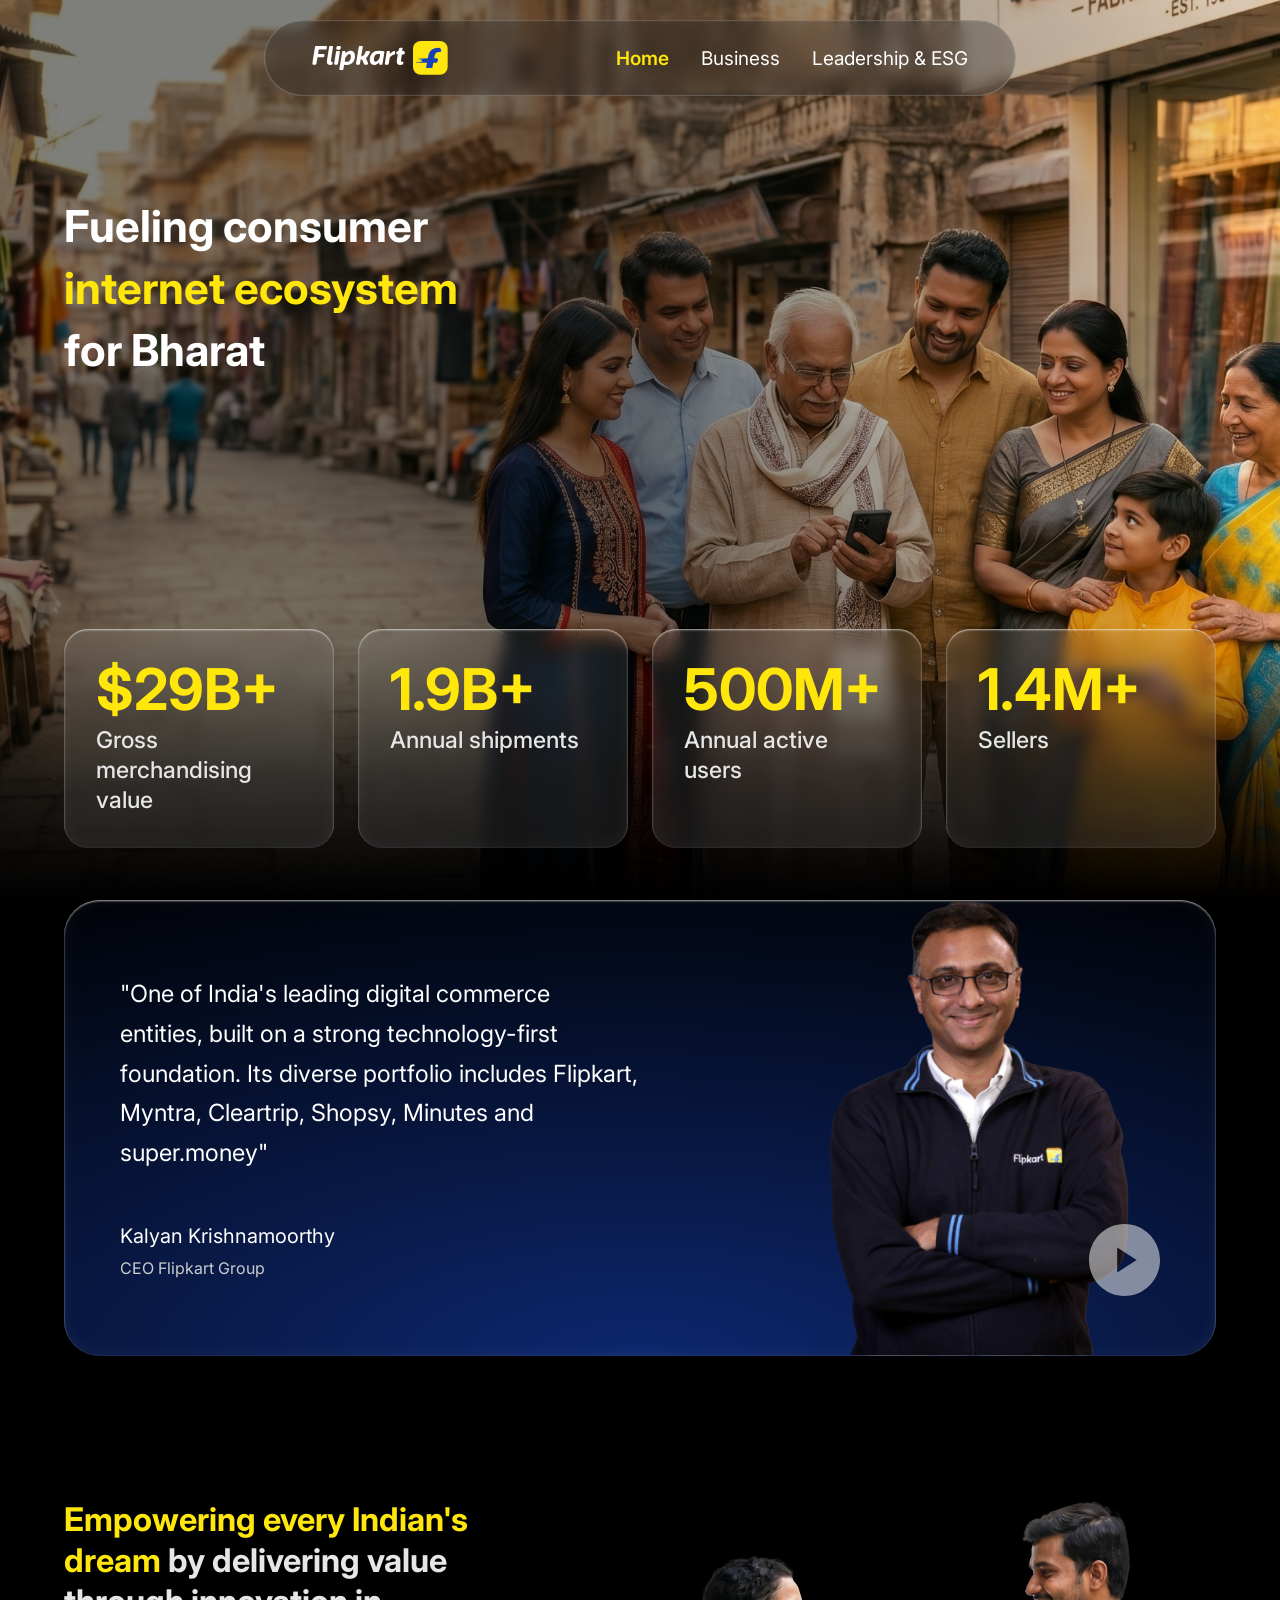
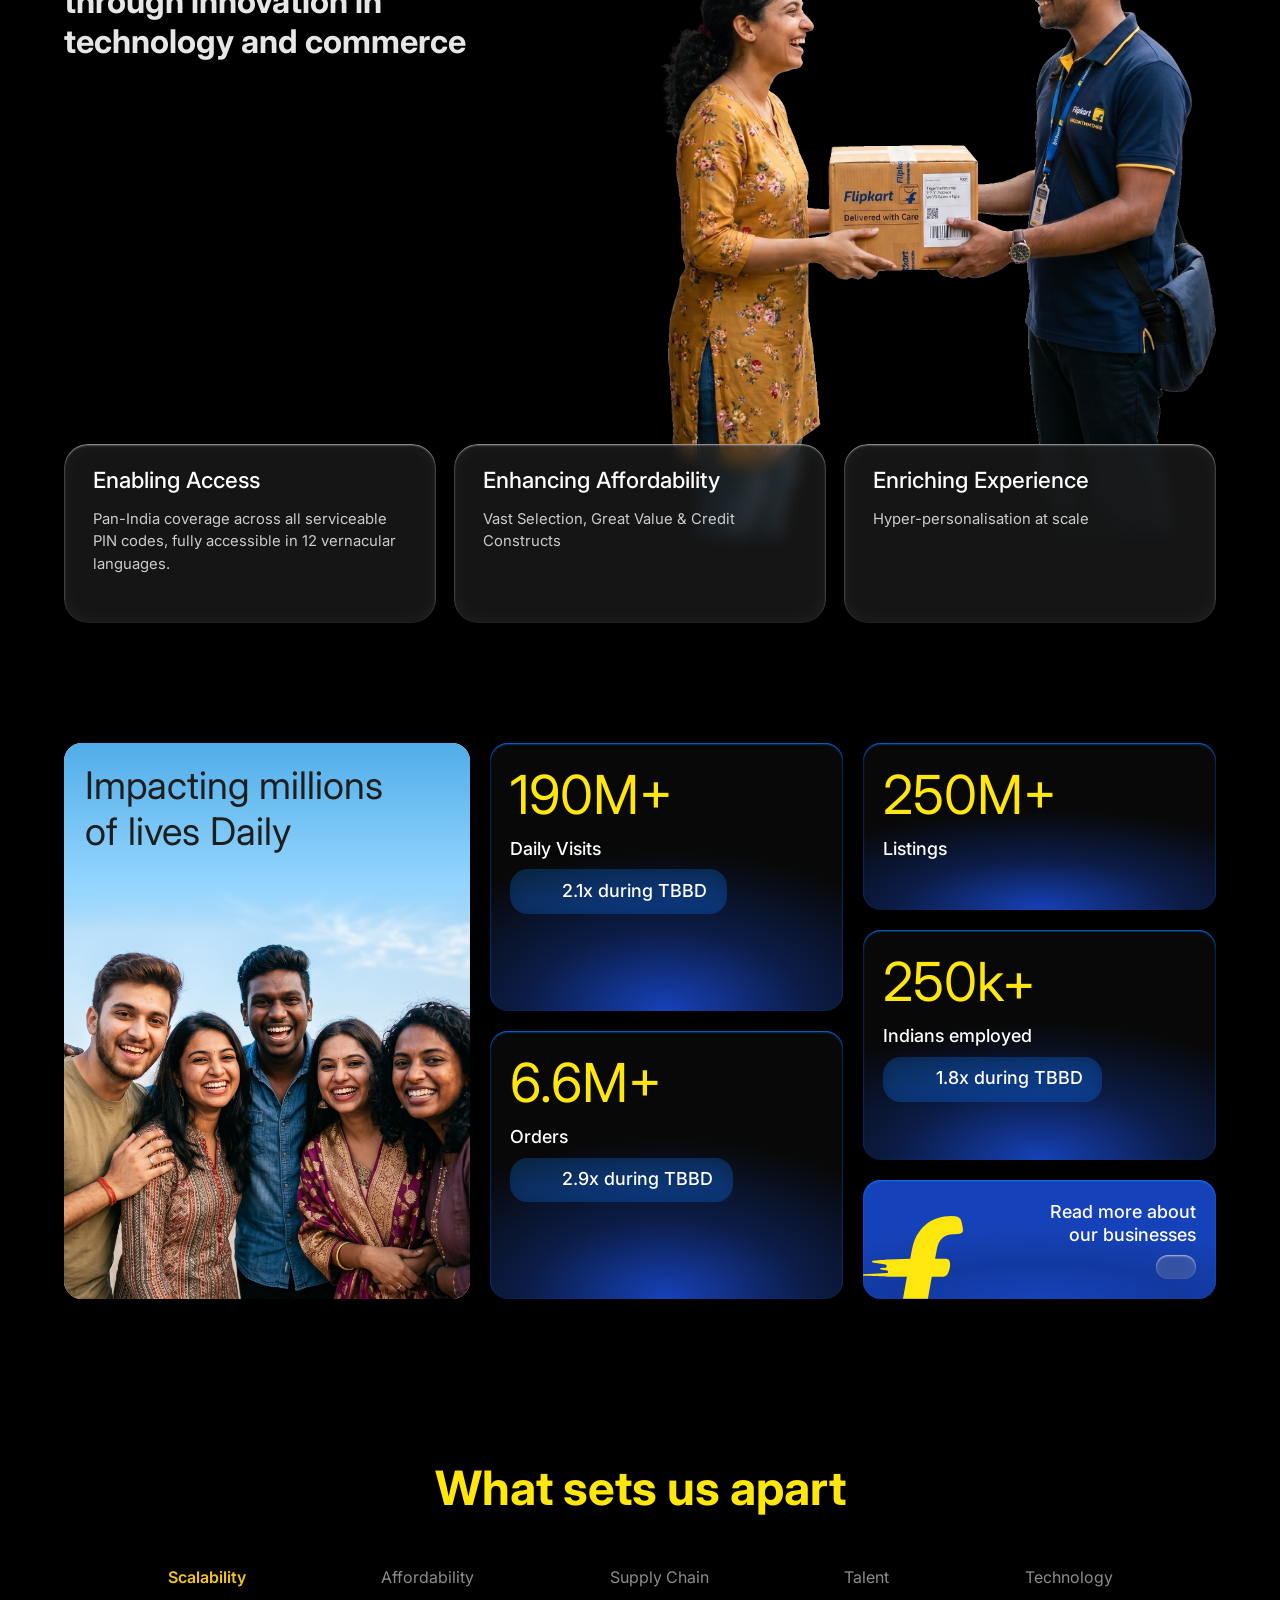
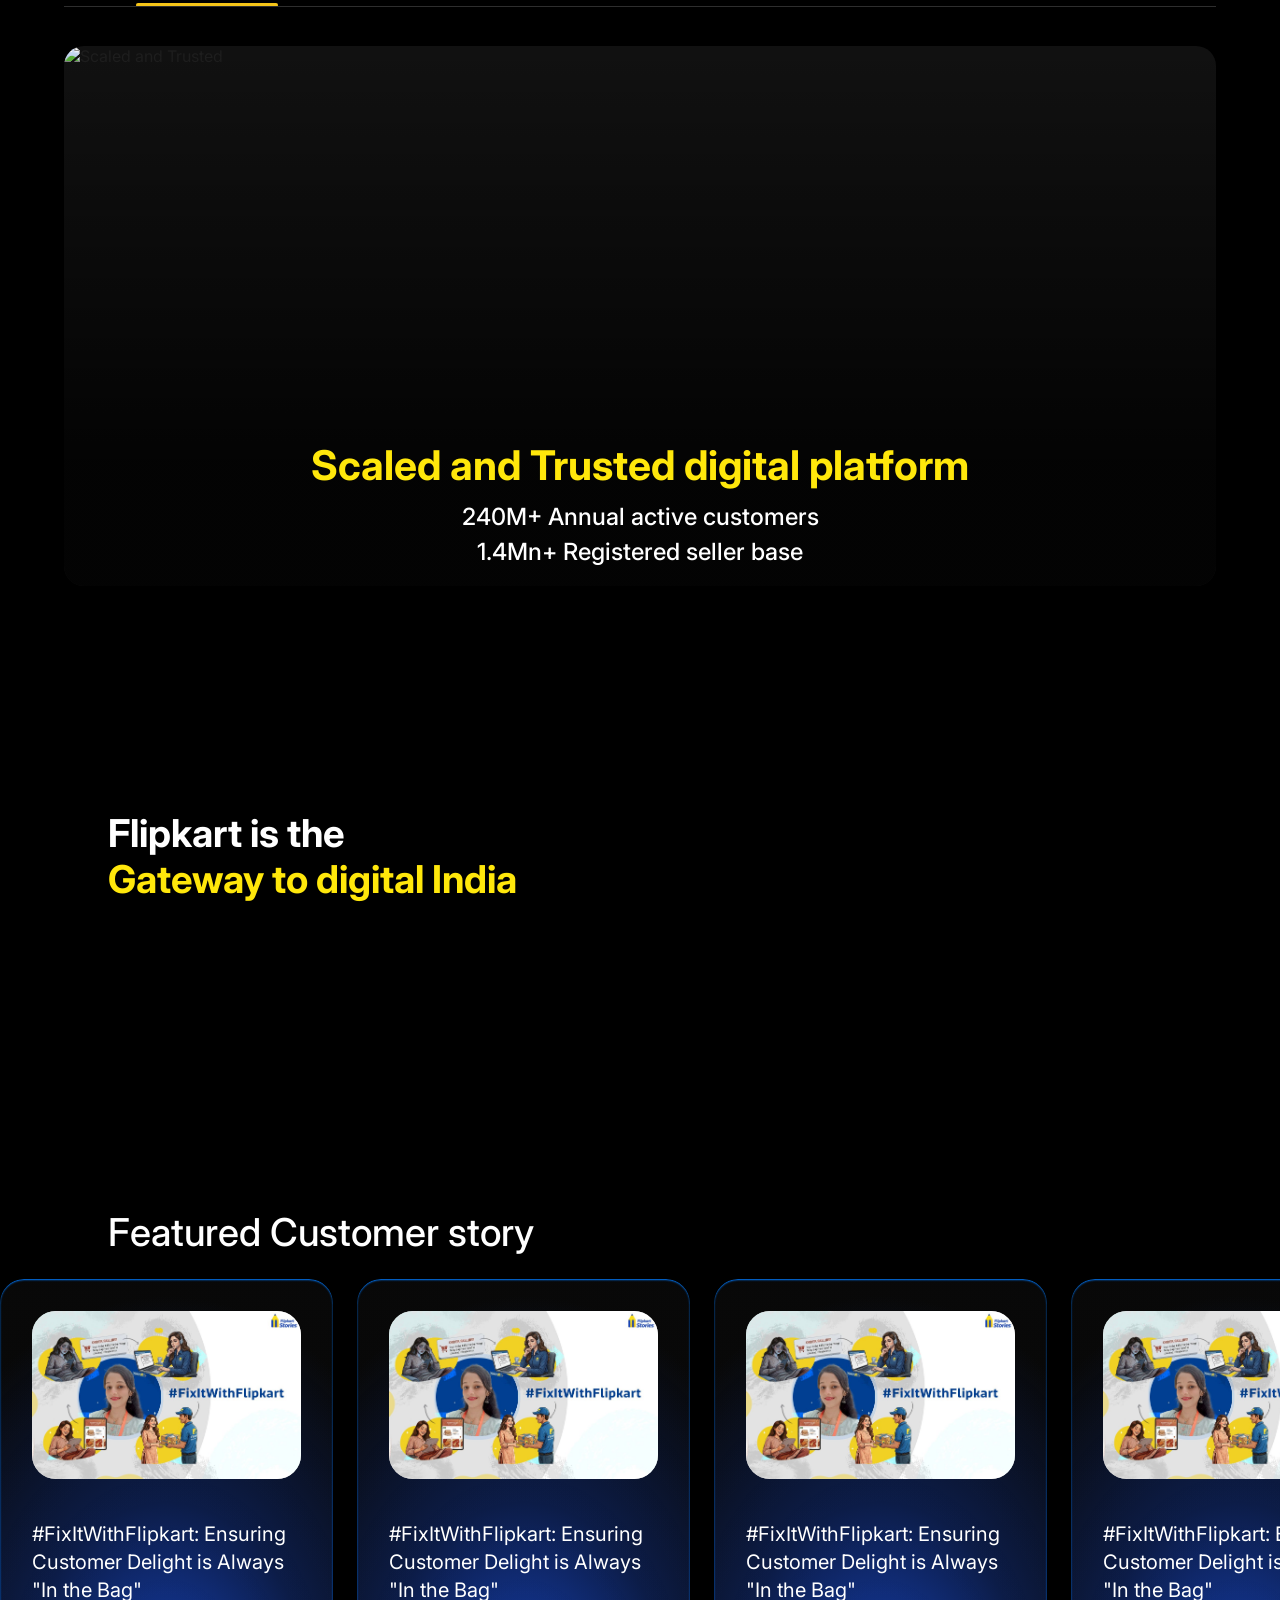
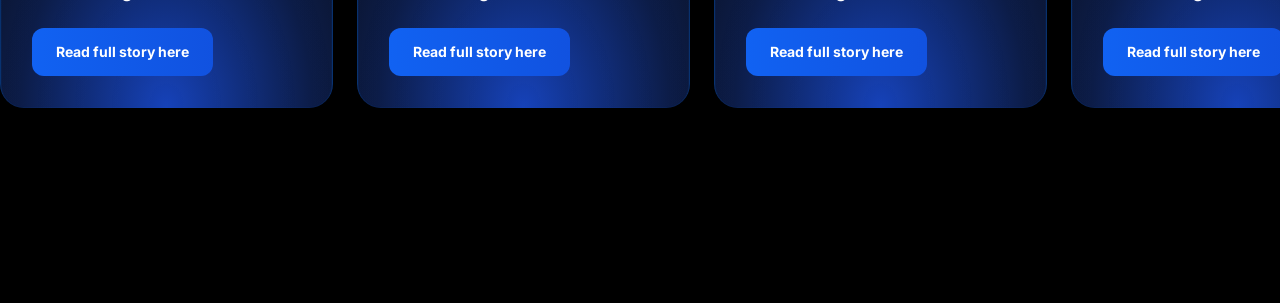
==== index.html @ 5fc7fc79 "Fix advantages layer order to match Figma: bottom fade above people image - Move bottom-to-top fade " ====
<!DOCTYPE html>
<html lang="en">
<head>
    <meta charset="UTF-8">
    <meta name="viewport" content="width=device-width, initial-scale=1.0">
    <title>Flipkart Investor Relations</title>
    <link rel="icon" type="image/svg+xml" href="images/F-without-box-logo.svg">
    <link href="https://fonts.googleapis.com/css2?family=Inter:wght@300;400;500;600;700&display=swap" rel="stylesheet">
    <link rel="stylesheet" href="styles/tokens.css">
    <link rel="stylesheet" href="styles/breakpoints.css">
    <link rel="stylesheet" href="styles/base.css">
    <link rel="stylesheet" href="styles/layout.css">
    <link rel="stylesheet" href="styles/components/nav.css">
    <link rel="stylesheet" href="styles/components/buttons.css">
    <link rel="stylesheet" href="styles/components/stats.css">
    <link rel="stylesheet" href="styles/pages/home.css">
</head>
<body>

<!-- NAV -->
<nav class="topnav">
    <div class="nav-pill">
        <a class="logo" href="index.html">
            <img class="logo-wordmark" src="images/flipkart-logo.svg" alt="Flipkart">
            <img class="logo-icon" src="images/F-logo.svg" alt="Flipkart">
        </a>
        <ul class="nav-links">
            <li><a href="index.html" class="active">Home</a></li>
            <li><a href="business.html">Business</a></li>
            <li><a href="governance.html">Leadership &amp; ESG</a></li>
        </ul>
        <button class="nav-hamburger" aria-label="Open menu" aria-expanded="false">
            <img class="icon-list" src="images/list.svg" alt="">
            <img class="icon-x" src="images/x.svg" alt="">
        </button>
    </div>
    <div class="nav-dropdown" aria-hidden="true">
        <ul>
            <li><a href="index.html" class="active">Home</a></li>
            <li><a href="business.html">Business</a></li>
            <li><a href="governance.html">Leadership &amp; ESG</a></li>
        </ul>
    </div>
</nav>

<!-- HERO -->
<section class="hero" id="home">
    <picture>
        <source srcset="images/hero-bg-mobile.jpg" media="(max-width: 768px)">
        <img class="hero-bg" src="images/hero-bg.jpg" alt="">
    </picture>
    <div class="hero-fade"></div>
    <div class="hero-blue"></div>
    <div class="hero-inner">
        <div class="hero-text">
            <h1>
                <span>Fueling consumer</span>
                <span class="text-accent">internet ecosystem</span>
                <span>for Bharat</span>
            </h1>
        </div>
        <div class="stats-bar">
            <div class="stat-pill">
                <div class="stat-num">$29B+</div>
                <div class="stat-lbl">Gross merchandising value</div>
            </div>
            <div class="stat-pill">
                <div class="stat-num">1.9B+</div>
                <div class="stat-lbl">Annual shipments</div>
            </div>
            <div class="stat-pill">
                <div class="stat-num">500M+</div>
                <div class="stat-lbl">Annual active users</div>
            </div>
            <div class="stat-pill">
                <div class="stat-num">1.4M+</div>
                <div class="stat-lbl">Sellers</div>
            </div>
        </div>
    </div>
</section>

<!-- CEO MESSAGE -->
<section class="ceo-message" id="ceo-message">
  <div class="ceo-card-container">
    <div class="ceo-card">

        <!-- Desktop only: text column (left) -->
        <div class="ceo-text">
            <div class="ceo-frame20">
                <blockquote class="ceo-quote">"One of India's leading digital commerce entities, built on a strong technology-first foundation. Its diverse portfolio includes Flipkart, Myntra, Cleartrip, Shopsy, Minutes and super.money"</blockquote>
            </div>
            <div class="ceo-author">
                <p class="ceo-name">Kalyan Krishnamoorthy</p>
                <p class="ceo-title">CEO Flipkart Group</p>
            </div>
        </div>

        <!-- Image as CSS background-fill. On mobile holds play + text too -->
        <div class="ceo-img-container">

            <!-- Mobile only: play row -->
            <div class="ceo-play-row">
                <img class="ceo-play" src="images/Play-Pause.svg" alt="Play">
            </div>

            <!-- Mobile only: text card -->
            <div class="ceo-text-card">
                <div class="ceo-frost">
                    <div class="ceo-text-inner">
                        <div class="ceo-frame20">
                            <blockquote class="ceo-quote">"One of India's leading digital commerce entities, built on a strong technology-first foundation. Its diverse portfolio includes Flipkart, Myntra, Cleartrip, Shopsy, Minutes and super.money"</blockquote>
                        </div>
                        <div class="ceo-author">
                            <p class="ceo-name">Kalyan Krishnamoorthy</p>
                            <p class="ceo-title">CEO Flipkart Group</p>
                        </div>
                    </div>
                </div>
            </div>

        </div>

        <!-- Desktop only: play column (right) -->
        <div class="ceo-play-col">
            <img class="ceo-play" src="images/Play-Pause.svg" alt="Play">
        </div>

    </div>
  </div>
</section>

<!-- EMPOWERING / ADVANTAGES -->
<section class="advantages" id="business">

    <div class="adv-heading-wrap">
        <div class="adv-heading-text">
            <p class="adv-heading"><span class="text-accent">Empowering every Indian's dream</span> by delivering value through innovation in technology and commerce</p>
        </div>
    </div>

    <div class="adv-people-container" aria-hidden="true">
        <div class="adv-people-inner">
            <img class="adv-people-img" src="images/impact-people.jpg" alt="">
        </div>
    </div>

    <div class="adv-bottom-fade" aria-hidden="true"></div>

    <div class="adv-cards-outer">
        <div class="adv-cards">
            <div class="adv-card">
                <div class="adv-card-bg" aria-hidden="true"></div>
                <h3>Enabling Access</h3>
                <p>Pan-India coverage across all serviceable PIN codes, fully accessible in 12 vernacular languages.</p>
                <div class="adv-card-shadow" aria-hidden="true"></div>
            </div>
            <div class="adv-card">
                <div class="adv-card-bg" aria-hidden="true"></div>
                <h3>Enhancing Affordability</h3>
                <p>Vast Selection, Great Value &amp; Credit Constructs</p>
                <div class="adv-card-shadow" aria-hidden="true"></div>
            </div>
            <div class="adv-card">
                <div class="adv-card-bg" aria-hidden="true"></div>
                <h3>Enriching Experience</h3>
                <p>Hyper-personalisation at scale</p>
                <div class="adv-card-shadow" aria-hidden="true"></div>
            </div>
        </div>
    </div>

</section>

<!-- IMPACT STATS -->
<section class="impact" id="stakeholders">
    <div class="impact-grid">
        <div class="impact-photo-card">
            <p class="photo-title">Impacting millions<br>of lives Daily</p>
            <img src="images/impact-millions.jpg" alt="Impacting millions">
            <div class="impact-photo-gradient"></div>
        </div>
        <div class="impact-mid">
            <div class="istat">
                <div class="istat-top">
                    <div class="istat-num">190M+</div>
                    <div class="istat-name">Daily Visits</div>
                    <div class="istat-sub"><i class="ph ph-trend-up istat-arrow"></i>2.1x during TBBD</div>
                </div>
            </div>
            <div class="istat">
                <div class="istat-top">
                    <div class="istat-num">6.6M+</div>
                    <div class="istat-name">Orders</div>
                    <div class="istat-sub"><i class="ph ph-trend-up istat-arrow"></i>2.9x during TBBD</div>
                </div>
            </div>
        </div>
        <div class="impact-right">
            <div class="istat istat--short">
                <div class="istat-top">
                    <div class="istat-num">250M+</div>
                    <div class="istat-name">Listings</div>
                </div>
            </div>
            <div class="istat istat--indians">
                <div class="istat-top">
                    <div class="istat-num">250k+</div>
                    <div class="istat-name">Indians employed</div>
                    <div class="istat-sub"><i class="ph ph-trend-up istat-arrow"></i>1.8x during TBBD</div>
                </div>
            </div>
            <a href="business.html" class="istat istat--blue">
                <img class="istat-blue-logo" src="images/F-logo-wthout-box.svg" alt="">
                <p>Read more about our businesses</p>
                <div class="istat-blue-chevron">
                    <i class="ph ph-arrow-right"></i>
                </div>
            </a>
        </div>
    </div>
</section>

<!-- WHAT SETS US APART -->
<section class="apart" id="governance">
    <div class="apart-sticky">
        <div class="apart-header">
            <h2>What sets us apart</h2>
            <div class="apart-tabs">
                <button class="apart-tab apart-tab--active" data-tab="0">Scalability</button>
                <button class="apart-tab" data-tab="1">Affordability</button>
                <button class="apart-tab" data-tab="2">Supply Chain</button>
                <button class="apart-tab" data-tab="3">Talent</button>
                <button class="apart-tab" data-tab="4">Technology</button>
            </div>
        </div>
        <div class="apart-stage">
            <div class="apart-card apart-card--active" data-card="0">
                <img class="apart-card-img" src="images/hero-bg-scaled-trusted.jpg" alt="Scaled and Trusted">
                <div class="apart-card-overlay"></div>
                <div class="apart-card-dim"></div>
                <div class="apart-card-text">
                    <h3>Scaled and Trusted digital platform</h3>
                    <p>240M+ Annual active customers<br>1.4Mn+ Registered seller base</p>
                </div>
            </div>
            <div class="apart-card" data-card="1">
                <img class="apart-card-img" src="images/Enhancing Affordability.png" alt="Enhancing Affordability">
                <div class="apart-card-overlay"></div>
                <div class="apart-card-dim"></div>
                <div class="apart-card-text">
                    <h3>Enhancing Affordability</h3>
                    <p>Vast Selection, Great Value &<br>Credit Constructs</p>
                </div>
            </div>
            <div class="apart-card" data-card="2">
                <img class="apart-card-img" src="images/The supply chain advantage.png" alt="The supply chain advantage">
                <div class="apart-card-overlay"></div>
                <div class="apart-card-dim"></div>
                <div class="apart-card-text">
                    <h3>The supply chain advantage</h3>
                    <p>Owned, Tech-powered,<br>Scaled & Cost Effective</p>
                </div>
            </div>
            <div class="apart-card" data-card="3">
                <img class="apart-card-img" src="images/Best in class talent.png" alt="Deep ecommerce expertise">
                <div class="apart-card-overlay"></div>
                <div class="apart-card-dim"></div>
                <div class="apart-card-text">
                    <h3>Deep ecommerce expertise</h3>
                    <p>Start up culture,<br>Entrepreneurial mindset</p>
                </div>
            </div>
            <div class="apart-card" data-card="4">
                <img class="apart-card-img" src="images/Built-for-Bharat Tech.png" alt="Built-for-Bharat Tech">
                <div class="apart-card-overlay"></div>
                <div class="apart-card-dim"></div>
                <div class="apart-card-text">
                    <h3>Built-for-Bharat Tech</h3>
                    <p>The homegrown technology creates immersive, personalized experiences that drive digital inclusion for India's diverse consumer base.</p>
                </div>
            </div>
        </div>
    </div>
</section>

<!-- SUPPLY CHAIN -->
<section class="supply" id="supplychain">
    <div class="supply-fade"></div>
    <div class="supply-text">
        <h2 class="white">Flipkart is the</h2>
        <h2 class="accent">Gateway to digital India</h2>
    </div>
</section>

<!-- FEATURED STORY -->
<section class="story" id="featured">
    <h2>Featured Customer story</h2>
    <div class="story-scroll-track">
        <div class="story-card">
            <div class="story-card-img">
                <img src="images/story-image.jpg" alt="Customer Story">
            </div>
            <div class="story-card-body">
                <p class="story-card-title">#FixItWithFlipkart: Ensuring Customer Delight is Always "In the Bag"</p>
                <a href="https://stories.flipkart.com/fix-it-with-flipkart-ensuring-customer-delight-is-always-in-the-bag" target="_blank" class="btn-story">Read full story here</a>
            </div>
        </div>
        <div class="story-card">
            <div class="story-card-img">
                <img src="images/story-image.jpg" alt="Customer Story">
            </div>
            <div class="story-card-body">
                <p class="story-card-title">#FixItWithFlipkart: Ensuring Customer Delight is Always "In the Bag"</p>
                <a href="https://stories.flipkart.com/fix-it-with-flipkart-ensuring-customer-delight-is-always-in-the-bag" target="_blank" class="btn-story">Read full story here</a>
            </div>
        </div>
        <div class="story-card">
            <div class="story-card-img">
                <img src="images/story-image.jpg" alt="Customer Story">
            </div>
            <div class="story-card-body">
                <p class="story-card-title">#FixItWithFlipkart: Ensuring Customer Delight is Always "In the Bag"</p>
                <a href="https://stories.flipkart.com/fix-it-with-flipkart-ensuring-customer-delight-is-always-in-the-bag" target="_blank" class="btn-story">Read full story here</a>
            </div>
        </div>
        <div class="story-card">
            <div class="story-card-img">
                <img src="images/story-image.jpg" alt="Customer Story">
            </div>
            <div class="story-card-body">
                <p class="story-card-title">#FixItWithFlipkart: Ensuring Customer Delight is Always "In the Bag"</p>
                <a href="https://stories.flipkart.com/fix-it-with-flipkart-ensuring-customer-delight-is-always-in-the-bag" target="_blank" class="btn-story">Read full story here</a>
            </div>
        </div>
        <div class="story-card">
            <div class="story-card-img">
                <img src="images/story-image.jpg" alt="Customer Story">
            </div>
            <div class="story-card-body">
                <p class="story-card-title">#FixItWithFlipkart: Ensuring Customer Delight is Always "In the Bag"</p>
                <a href="https://stories.flipkart.com/fix-it-with-flipkart-ensuring-customer-delight-is-always-in-the-bag" target="_blank" class="btn-story">Read full story here</a>
            </div>
        </div>
    </div>
</section>

<!-- FOOTER -->
<footer class="footer"></footer>

<script src="https://unpkg.com/@phosphor-icons/web"></script>
<script src="https://cdnjs.cloudflare.com/ajax/libs/gsap/3.12.5/gsap.min.js"></script>
<script src="https://cdnjs.cloudflare.com/ajax/libs/gsap/3.12.5/ScrollTrigger.min.js"></script>
<script src="scripts/script.js"></script>
</body>
</html>
---- styles/tokens.css ----
/* ─────────────────────────────────────────
   DESIGN TOKENS
   Single source of truth for all repeated values.
   Every other file references these — never hardcode below.
   ───────────────────────────────────────── */
:root {
  /* Colors */
  --color-bg:           #000;
  --color-surface:      rgba(35, 35, 35, 0.6);
  --color-glass:        rgba(24, 24, 24, 0.3);
  --color-accent:       #ffe70b;
  --color-blue:         #007aff;
  --color-navy:         #1642b9;
  --color-white:        #fff;
  --color-text-muted:   #ccc;
  --color-text-body:    #1e1e1e;
  --color-text-sub:     #6a6a6a;
  --color-text-light:   #e6e6e6;
  --color-neutral-light: #d6d6d6;
  --color-warm-light:   #e6dcd2;

  /* Blur */
  --blur-card:          blur(8px);
  --blur-heavy:         blur(20px);

  /* Shadows — glass inset style used on nav, stat pills, cards */
  --shadow-glass:       inset 0 0 2px rgba(255,255,255,0.65),
                        inset 0 -1px 28px rgba(255,255,255,0.05);
  --shadow-card:        inset 0px -1px 20px 0px rgba(255,255,255,0.05),
                        inset 0px 1px 2px 0px rgba(255,255,255,0.65);
  --shadow-blue-inset:  inset 0px 1px 2px 0px #007aff;

  /* Border radius */
  --radius-xs:          8px;
  --radius-sm:          12px;
  --radius-card:        24px;
  --radius-card-lg:     32px;
  --radius-pill:        48px;
  --radius-round:       65px;

  /* Spacing — page horizontal padding */
  --page-pad-desktop:   max(160px, 9.26vw);
  --page-pad-tablet:    clamp(16px, 13.28vw, 136px);

  /* Spacing scale — used for padding, margin, gap */
  --space-xs:           4px;
  --space-sm:           8px;
  --space-md:           12px;
  --space-lg:           16px;
  --space-xl:           20px;
  --space-2xl:          24px;
  --space-3xl:          32px;
  --space-4xl:          40px;
  --space-5xl:          48px;
  --space-6xl:          64px;
  --space-7xl:          80px;
  --space-8xl:          120px;

  /* Typography — font families */
  --font-family:        'Inter', -apple-system, BlinkMacSystemFont, 'Segoe UI', sans-serif;

  /* Font sizes — base scale */
  --font-xs:            clamp(12px, 0.83vw, 14px);
  --font-sm:            clamp(14px, 0.97vw, 16px);
  --font-base:          clamp(16px, 1.11vw, 18px);
  --font-lg:            clamp(18px, 1.25vw, 20px);
  --font-xl:            clamp(20px, 1.39vw, 24px);
  --font-2xl:           clamp(24px, 1.67vw, 28px);
  --font-3xl:           clamp(28px, 1.94vw, 32px);
  --font-4xl:           clamp(32px, 2.22vw, 36px);
  --font-5xl:           clamp(36px, 2.5vw, 44px);
  --font-6xl:           clamp(44px, 3.06vw, 56px);
  --font-7xl:           clamp(56px, 3.89vw, 80px);

  /* Line height / leading */
  --leading-tight:      1.2;
  --leading-normal:     1.5;
  --leading-relaxed:    1.6;
  --leading-loose:      1.8;

  /* Motion / Animation */
  --duration-fast:      0.2s;
  --duration-normal:    0.3s;
  --duration-slow:      0.6s;
  --ease-in:            ease-in;
  --ease-out:           ease-out;
  --ease-in-out:        ease-in-out;
  --ease-spring:        cubic-bezier(0.34, 1.56, 0.64, 1);

  /* Z-index scale */
  --z-auto:             auto;
  --z-base:             0;
  --z-dropdown:         10;
  --z-nav:              100;
  --z-modal:            1000;
  --z-tooltip:          1100;
  --z-overlay:          1200;

}
---- styles/breakpoints.css ----
/* ─────────────────────────────────────────
   BREAKPOINTS
   Single source of truth for responsive design.
   All media queries must use these breakpoints.
   ───────────────────────────────────────── */

:root {
  --bp-desktop-lg: 1729px;   /* 12-column grid at full width */
  --bp-desktop: 1440px;      /* Desktop to large-tablet transition */
  --bp-tablet: 1024px;       /* Tablet layout changes */
  --bp-tablet-sm: 768px;     /* Small tablet adjustments */
  --bp-mobile: 640px;        /* Mobile layout changes */
  --bp-mobile-sm: 425px;     /* Small mobile layout */
  --bp-mobile-xs: 375px;     /* Extra-small mobile */
}
---- styles/base.css ----
/* ─────────────────────────────────────────
   BASE
   Reset, root element defaults, typography, utilities
   ───────────────────────────────────────── */

/* ─── Reset ─── */
*, *::before, *::after { box-sizing: border-box; margin: 0; padding: 0; }
html { scroll-behavior: smooth; overscroll-behavior: none; }
body {
  font-family: 'Inter', sans-serif;
  background: var(--color-bg);
  overflow-x: hidden;
  color: var(--color-text-body);
  animation: page-in 0.4s ease both;
}
@keyframes page-in {
  from { opacity: 0; }
  to   { opacity: 1; }
}
img { display: block; }

/* ─── Utilities ─── */
.text-accent { color: var(--color-accent); }
.text-blue   { color: var(--color-blue); }
---- styles/layout.css ----
/* ─────────────────────────────────────────
   LAYOUT
   12-column grid system · 1728px canvas · 20px gutters
   1 col = 125.67px  |  col + gutter = 145.67px
   n cols = n×125.67 + (n-1)×20
   ───────────────────────────────────────── */
:root {
  --cols:   12;
  --gutter: 20px;
  --col:    calc((100% - var(--gutter) * (var(--cols) - 1)) / var(--cols));

  --span1:  calc(var(--col) * 1  + var(--gutter) * 0);
  --span2:  calc(var(--col) * 2  + var(--gutter) * 1);
  --span3:  calc(var(--col) * 3  + var(--gutter) * 2);
  --span4:  calc(var(--col) * 4  + var(--gutter) * 3);
  --span5:  calc(var(--col) * 5  + var(--gutter) * 4);
  --span6:  calc(var(--col) * 6  + var(--gutter) * 5);
  --span7:  calc(var(--col) * 7  + var(--gutter) * 6);
  --span8:  calc(var(--col) * 8  + var(--gutter) * 7);
  --span9:  calc(var(--col) * 9  + var(--gutter) * 8);
  --span10: calc(var(--col) * 10 + var(--gutter) * 9);
  --span11: calc(var(--col) * 11 + var(--gutter) * 10);
  --span12: calc(var(--col) * 12 + var(--gutter) * 11);
}
---- styles/components/nav.css ----
/* ─────────────────────────────────────────
   COMPONENT: Navigation
   ───────────────────────────────────────── */
.topnav {
  position: fixed;
  top: 0; left: 0; right: 0;
  z-index: var(--z-nav);
  display: flex;
  flex-direction: column;
  align-items: center;
  padding: 20px 0 0;
}

/* ── Pill ──
   Discrete breakpoint scaling:
   Desktop (1440px+): maxWidth 900px, height 76px
   Tablet (1024px+): maxWidth 752px, height 76px
   Tablet-sm (768px+): maxWidth 304px, height 68px
   Mobile (320px+): maxWidth 193px, height 68px
   ── */
.nav-pill {
  width: 100%;
  max-width: 900px;
  height: 76px;
  background: var(--color-glass);
  backdrop-filter: var(--blur-card);
  -webkit-backdrop-filter: var(--blur-card);
  border-radius: var(--radius-pill);
  padding: 0 40px;
  display: flex;
  align-items: center;
  justify-content: space-between;
  gap: 3%;
  box-shadow: var(--shadow-glass);
}

@media (max-width: 1439px) {
  .nav-pill {
    max-width: 752px;
    height: 76px;
  }
}

@media (max-width: 1023px) {
  .nav-pill {
    max-width: 304px;
    height: 68px;
    gap: 3%;
  }
}

@media (max-width: 767px) {
  .nav-pill {
    max-width: 193px;
    height: 68px;
    gap: 3%;
  }
}

/* ── Logo – both wordmark and icon shown on desktop ── */
.logo {
  display: flex;
  align-items: center;
  gap: 8px;
  text-decoration: none;
  flex-shrink: 0;
  height: 100%;
}

.logo-wordmark {
  width: 93px;
  height: 24.6px;
  display: block;
  object-fit: contain;
  flex-shrink: 0;
}

.logo-icon {
  width: 34.67px;
  height: 34.67px;
  display: block;
  flex-shrink: 0;
  object-fit: contain;
}

/* ── Desktop nav links – constant size ── */
.nav-links {
  list-style: none;
  display: flex;
  gap: 16px;
  align-items: center;
}

nav a {
  text-decoration: none;
  font-size: 19px;
  font-weight: 400;
  color: var(--color-white);
  padding: 0 8px;
  white-space: nowrap;
  transition: color var(--duration-normal) var(--ease-in-out);
}

nav a:hover {
  color: var(--color-text-muted);
}

nav a.active {
  color: var(--color-accent);
  font-weight: 600;
}

/* ── Hamburger button ── */
.nav-hamburger {
  display: none;
  background: none;
  border: none;
  cursor: pointer;
  padding: 0;
  width: 32px;
  height: 32px;
  flex-shrink: 0;
  align-items: center;
  justify-content: center;
}

.nav-hamburger .icon-list {
  width: 32px;
  height: 32px;
  display: block;
}

.nav-hamburger .icon-x {
  width: 32px;
  height: 32px;
  display: none;
}

.nav-hamburger.is-open .icon-list {
  display: none;
}

.nav-hamburger.is-open .icon-x {
  display: block;
}

/* ── Dropdown – hidden by default, shown on hamburger click ── */
.nav-dropdown {
  width: auto;
  align-self: center;
  margin-top: 8px;
  background: var(--color-glass);
  backdrop-filter: var(--blur-card);
  -webkit-backdrop-filter: var(--blur-card);
  border-radius: var(--radius-sm);
  padding: 12px 24px;
  box-shadow: var(--shadow-glass);
  pointer-events: none;
  visibility: hidden;
  opacity: 0;
  transform: translateY(-8px);
  transition: opacity var(--duration-fast) var(--ease-in-out), transform var(--duration-fast) var(--ease-in-out), visibility 0s linear var(--duration-fast);
}

.nav-dropdown.is-open {
  pointer-events: auto;
  visibility: visible;
  opacity: 1;
  transform: translateY(0);
  transition: opacity var(--duration-fast) var(--ease-in-out), transform var(--duration-fast) var(--ease-in-out), visibility 0s linear 0s;
}

.nav-dropdown ul {
  list-style: none;
  display: flex;
  flex-direction: column;
  gap: 12px;
}

.nav-dropdown a {
  font-size: 19px;
  padding: 0 8px;
  white-space: nowrap;
}

/* ── <1024px: hide nav links, show hamburger, hide wordmark ── */
@media (max-width: 1023px) {
  .nav-links {
    display: none;
  }

  .nav-hamburger {
    display: flex;
  }

  .logo-wordmark {
    display: none;
  }
}
---- styles/components/buttons.css ----
/* ─────────────────────────────────────────
   COMPONENT: Buttons
   ───────────────────────────────────────── */
.btn-primary {
  display: inline-flex;
  align-items: center;
  justify-content: center;
  background: linear-gradient(90deg, #1162f2, #1152e0);
  color: var(--color-white);
  font-size: 14px;
  font-weight: 700;
  border: none;
  border-radius: var(--radius-sm);
  padding: 10px 24px;
  height: 48px;
  cursor: pointer;
  text-decoration: none;
  white-space: nowrap;
  align-self: flex-start;
}
---- styles/components/stats.css ----
/* ─────────────────────────────────────────
   COMPONENT: Stats bar (hero stats pills)
   ───────────────────────────────────────── */
.stats-bar {
  position: relative;
  z-index: 1;
  display: grid;
  grid-template-columns: repeat(4, 1fr);
  gap: clamp(16px, 3.13vw, 24px);
  padding: clamp(16px, 5.08vw, 52px) 5%;
  max-width: 1920px;
  margin: 0 auto;
  width: 100%;
}

@media (max-width: 1024px) {
  .stats-bar {
    grid-template-columns: repeat(2, 1fr);
    padding: clamp(16px, 5.08vw, 52px) 3%;
    gap: clamp(16px, 3.13vw, 24px);
  }
}

@media (max-width: 768px) {
  .stats-bar {
    grid-template-columns: repeat(2, 1fr);
    padding: clamp(16px, 5.08vw, 52px) 3%;
    gap: clamp(12px, 2.5vw, 16px);
  }
}

@media (max-width: 425px) {
  .stats-bar {
    grid-template-columns: repeat(2, 1fr);
    padding: clamp(16px, 5.08vw, 52px) 2%;
    gap: clamp(12px, 2.5vw, 16px);
  }
}

.stat-pill {
  background: rgba(148, 148, 148, 0.14);
  backdrop-filter: var(--blur-card);
  -webkit-backdrop-filter: var(--blur-card);
  border-radius: var(--radius-card);
  padding: clamp(16px, 2.5vw, 32px);
  box-shadow: var(--shadow-card);
  display: flex;
  flex-direction: column;
  gap: clamp(6px, 1vw, 8px);
}

.stat-num {
  font-size: clamp(28px, 4.5vw, 80px);
  font-weight: 700;
  color: var(--color-accent);
  line-height: 1;
}

.stat-lbl {
  font-size: clamp(14px, 1.8vw, 28px);
  font-weight: 500;
  color: var(--color-text-light);
  margin-top: 0;
  line-height: 1.3;
}
---- styles/pages/home.css ----
/* ─────────────────────────────────────────
   PAGE: Home (index.html)
   Sections: hero · ceo-message · advantages · impact · apart · supply · story · footer
   ───────────────────────────────────────── */

/* Page-scoped tokens */
:root {
  --adv-card-radius: clamp(24px, 2.78vw, 48px);
  --adv-card-radius-sm: clamp(12px, 3.5vw, 16px);
  --impact-card-radius: clamp(10px, 0.93vw, 16px);
  --impact-chip-radius: clamp(8px, 0.78vw, 12px);
}

/* ═══════════════════════════════════════
   HERO
   ═══════════════════════════════════════ */
.hero {
  position: relative;
  min-height: 100dvh;
  display: flex;
  flex-direction: column;
  justify-content: space-between;
}
.hero-bg {
  position: absolute;
  inset: 0;
  width: 100%;
  height: 100%;
  min-height: 100dvh;
  object-fit: cover;
  object-position: center;
  pointer-events: none;
}
.hero-fade {
  position: absolute;
  inset: 0;
  background: linear-gradient(to right, rgba(0,0,0,0.5) 50%, rgba(0,0,0,0) 100%);
  pointer-events: none;
}
.hero-blue {
  position: absolute;
  inset: 0;
  background: linear-gradient(to bottom, rgba(0,0,0,0) 70.758%, rgba(0,0,0,0.7) 86.834%, black 100%);
  pointer-events: none;
}

/* Desktop: hero-inner is a passthrough */
.hero-inner {
  position: relative;
  z-index: 1;
  width: 100%;
  display: contents;
}

.hero-text {
  position: relative;
  z-index: 1;
  padding-left: 5%;
  max-width: 1920px;
  width: 100%;
  margin-top: auto;
  margin-bottom: auto;
  margin-left: auto;
  margin-right: auto;
}
.hero-text h1 {
  font-weight: 700;
  color: var(--color-white);
  line-height: normal;
  display: flex;
  flex-direction: column;
  gap: 8px;
  font-size: clamp(44px, 3.01vw, 80px);
}

/* ── tablet breakpoint ── */
@media (max-width: 1024px) {
  .hero { display: block; }
  .hero-inner {
    display: flex;
    flex-direction: column;
    justify-content: space-between;
    min-height: 100dvh;
    padding-top: clamp(120px, 15.23vw, 156px);
    padding-bottom: clamp(16px, 5.08vw, 52px);
  }
  .hero-text { padding-left: 3%; margin-top: 0; margin-bottom: 0; }
  .hero-text h1 { font-size: clamp(28px, 8.47vw, 36px); gap: 4px; }
  .hero-fade { background: linear-gradient(to right, rgba(0,0,0,0.5) 63.462%, rgba(0,0,0,0) 100%); }
  .hero-blue { background: linear-gradient(to bottom, rgba(0,0,0,0) 40.534%, rgba(0,0,0,0.7) 71.251%, black 100%); }
}

/* ── mobile breakpoint: use 100svh to prevent jerk from dynamic viewport height ── */
@media (max-width: 768px) {
  .hero { min-height: 100svh; }
  .hero-inner { min-height: 100svh; }
}

@media (max-width: 425px) {
  .hero-text { padding-left: 2%; }
}


/* ═══════════════════════════════════════
   CEO MESSAGE (Testimonial)
   ═══════════════════════════════════════ */
.ceo-message {
  background: var(--color-bg);
  height: clamp(400px, 35.59vw, 615px);
  overflow: hidden;
  justify-content: flex-start;
  align-items: center;
  gap: 120px;
  display: inline-flex;
  width: 100%;
  position: relative;
  z-index: 1;
}
.ceo-card-container {
  width: 100%;
  max-width: 1920px;
  margin: 0 auto;
  padding: 0 5%;
  align-self: stretch;
  display: flex;
  align-items: stretch;
}
.ceo-card {
  flex: 1 1 0;
  align-self: stretch;
  max-width: 1920px;
  margin-inline: auto;
  padding: 0 clamp(56px, 5.56vw, 160px);
  background: radial-gradient(ellipse 121.03% 121.03% at 50% 102.21%, rgba(22,66,185,0.60) 0%, rgba(10,30,83,0) 100%);
  box-shadow: var(--shadow-card);
  border-radius: var(--adv-card-radius);
  backdrop-filter: var(--blur-card);
  -webkit-backdrop-filter: var(--blur-card);
  justify-content: space-between;
  align-items: center;
  display: flex;
  position: relative;
}
.ceo-text {
  flex: 1 1 0;
  align-self: stretch;
  border-radius: var(--radius-sm);
  flex-direction: column;
  justify-content: center;
  align-items: flex-start;
  gap: clamp(32px, 3.7vw, 64px);
  display: inline-flex;
}
.ceo-frame20 {
  align-self: stretch;
  flex-direction: column;
  justify-content: flex-start;
  align-items: flex-start;
  display: flex;
}
.ceo-quote {
  align-self: stretch;
  color: var(--color-white);
  font-size: clamp(20px, 1.85vw, 32px);
  font-weight: 400;
  line-height: 1.67;
  word-wrap: break-word;
}
.ceo-author {
  align-self: stretch;
  flex-direction: column;
  justify-content: center;
  align-items: center;
  gap: 4px;
  display: flex;
}
.ceo-name  { align-self: stretch; color: var(--color-white);   font-size: 20px; font-weight: 400; line-height: 1.6; }
.ceo-title { align-self: stretch; color: var(--color-text-muted); font-size: 16px; font-weight: 400; line-height: 1.6; }

.ceo-img-container {
  width: clamp(474px, 35.76vw, 835px);
  height: clamp(400px, 35.59vw, 615px);
  overflow: hidden;
  flex-direction: column;
  justify-content: center;
  align-items: center;
  display: inline-flex;
  background-image: url('../../images/ceo-static-image.png');
  background-size: contain;
  background-repeat: no-repeat;
  background-position: bottom center;
  flex-shrink: 0;
}

/* mobile-only — hidden on desktop */
.ceo-play-row  { display: none; }
.ceo-text-card { display: none; }

.ceo-play-col {
  position: absolute;
  bottom: 60px;
  right: clamp(56px, 5.56vw, 160px);
  justify-content: center;
  align-items: center;
  display: flex;
}
.ceo-play { width: clamp(60px, 5.56vw, 96px); height: clamp(60px, 5.56vw, 96px); display: block; }

/* ── desktop breakpoint ── */
@media (max-width: 1440px) {
  .ceo-card          { padding: 0; display: flex; overflow: hidden; }
  .ceo-text          { position: absolute; top: 0; left: 56px; bottom: 0; width: 45%; justify-content: center; z-index: 1; }
  .ceo-img-container { width: 474px; height: clamp(400px, 35.59vw, 615px); margin-left: auto; flex-shrink: 0; }
  .ceo-play-col      { bottom: 0; right: 56px; padding-bottom: 60px; }
}

/* ── tablet breakpoint ── */
@media (max-width: 1024px) {
  .ceo-message {
    height: auto;
    display: inline-flex;
  }
  .ceo-card-container {
    padding: 24px 3%;
  }
  .ceo-card {
    padding: 0;
    background: rgba(59, 59, 59, 0.14);
    justify-content: space-between;
    align-items: center;
    display: flex;
    flex-wrap: wrap;
    align-content: center;
    position: relative;
  }
  .ceo-text     { display: none; }
  .ceo-play-col { display: none; }
  .ceo-img-container {
    flex: 1 1 0;
    width: 100%;
    height: 100%;
    overflow: hidden;
    flex-direction: column;
    justify-content: flex-end;
    align-items: center;
    display: inline-flex;
    background-size: contain;
    background-position: top center;
  }
  .ceo-play-row {
    display: inline-flex;
    align-self: stretch;
    padding-top: clamp(200px, 24.22vw, 248px);
    padding-bottom: clamp(12px, 2.34vw, 24px);
    padding-left: 32px;
    padding-right: 32px;
    overflow: hidden;
    justify-content: flex-end;
    align-items: flex-end;
    gap: 4px;
  }
  .ceo-play-row .ceo-play { width: clamp(36px, 4.69vw, 48px); height: clamp(36px, 4.69vw, 48px); }
  .ceo-text-card {
    display: inline-flex;
    align-self: stretch;
    overflow: hidden;
    justify-content: center;
    align-items: center;
    gap: 4px;
  }
  .ceo-frost {
    flex: 1 1 0;
    padding: clamp(24px, 3.13vw, 32px);
    background: radial-gradient(ellipse 121.03% 121.03% at 50% 102.21%, rgba(22,66,185,0.60) 0%, rgba(10,30,83,0) 100%);
    border-bottom-right-radius: clamp(24px, 4.69vw, 48px);
    border-bottom-left-radius: clamp(24px, 4.69vw, 48px);
    backdrop-filter: var(--blur-heavy);
    -webkit-backdrop-filter: var(--blur-heavy);
    flex-direction: column;
    justify-content: flex-start;
    align-items: flex-start;
    gap: 8px;
    display: inline-flex;
  }
  .ceo-text-inner {
    align-self: stretch;
    border-radius: var(--radius-sm);
    flex-direction: column;
    justify-content: center;
    align-items: flex-start;
    gap: clamp(16px, 1.95vw, 20px);
    display: flex;
  }
  .ceo-frame20 {
    align-self: stretch;
    flex-direction: column;
    justify-content: center;
    align-items: flex-start;
    display: flex;
  }
  .ceo-frost .ceo-quote  { font-size: clamp(14px, 4.69vw, 18px); line-height: 1.56; }
  .ceo-author {
    align-self: stretch;
    flex-direction: column;
    justify-content: center;
    align-items: flex-start;
    gap: 4px;
    display: flex;
  }
  .ceo-frost .ceo-name  { font-size: clamp(14px, 4.38vw, 16px); line-height: 1.6; }
  .ceo-frost .ceo-title { font-size: clamp(10px, 3.13vw, 12px); line-height: 1.6; }
}


/* ── ceo mobile breakpoint ── */
@media (max-width: 768px) {
  .ceo-card-container { padding: 24px 2%; }
}

/* ═══════════════════════════════════════
   ADVANTAGES (Empowering)
   ═══════════════════════════════════════ */
.advantages {
  position: relative;
  display: grid;
  grid-template-columns: clamp(205px, 32vw, 553px) repeat(4, 1fr);
  grid-template-rows: auto auto;
  height: 100dvh;
  padding: clamp(109px, 10.9vw, 189px) 5% clamp(28px, 2.84vw, 49px);
  overflow: hidden;
}

/* ── Background: photo + gradient overlays via pseudo-elements ── */
.advantages::before {
  content: '';
  position: absolute;
  inset: 0;
  z-index: 0;
  background-image: url('../../images/advantages-photo.jpg');
  background-size: cover;
  background-position: center top;
  pointer-events: none;
}
.advantages::after {
  content: '';
  position: absolute;
  inset: 0;
  z-index: 1;
  background:
    linear-gradient(180deg, #000 0%, rgba(0,0,0,0.8) 34.768%, transparent 72.147%) top / 100% clamp(309px, 38.6vw, 666px) no-repeat;
  pointer-events: none;
}

/* ── Bottom-to-top fade — above people, below cards/heading ── */
.adv-bottom-fade {
  position: absolute;
  inset: 0;
  z-index: 3;
  background: linear-gradient(to top, #000 0%, transparent 20%);
  pointer-events: none;
}

/* ── Heading — grid col 1, row 1 ── */
.adv-heading-wrap {
  grid-column: 1;
  grid-row: 1;
  align-self: start;
  display: flex;
  align-items: center;
  z-index: 4;
}
.adv-heading-text {
  width: clamp(205px, 32vw, 553px);
}
.adv-heading {
  font-size: clamp(24px, 2.55vw, 44px);
  font-weight: 700;
  color: var(--color-text-light);
  line-height: 1.25;
  margin: 0;
}

/* ── People — grid col 2–3, rows 1–2, defines section height ── */
.adv-people-container {
  grid-column: 3 / 6;
  grid-row: 1 / 3;
  position: relative;
  z-index: 2;
  overflow: hidden;
}
.adv-people-inner {
  width: 100%;
}
.adv-people-img {
  display: block;
  width: 100%;
  height: auto;
  object-fit: contain;
  object-position: center top;
}

/* ── Cards — grid col 1–3, row 2, overlaps image in col 2–3 ── */
.adv-cards-outer {
  grid-column: 1 / 6;
  grid-row: 2;
  align-self: end;
  position: relative;
  z-index: 4;
}
.adv-cards {
  display: grid;
  grid-template-columns: repeat(3, 1fr);
  gap: clamp(14px, 1.39vw, 24px);
}
.adv-card {
  position: relative;
  isolation: isolate;
  border-radius: var(--radius-card);
  padding: clamp(18px, 1.74vw, 30px) clamp(22px, 2.26vw, 39px);
  height: clamp(140px, 14vw, 242px);
  overflow: hidden;
}
.adv-card-bg {
  position: absolute;
  inset: 0;
  z-index: 0;
  border-radius: inherit;
  background: var(--color-surface);
  backdrop-filter: var(--blur-card);
  -webkit-backdrop-filter: var(--blur-card);
  pointer-events: none;
}
.adv-card h3 { position: relative; z-index: 1; font-size: clamp(18px, 1.74vw, 30px); font-weight: 500; color: var(--color-white); margin-bottom: clamp(10px, 1.16vw, 20px); }
.adv-card p  { position: relative; z-index: 1; font-size: clamp(13px, 1.16vw, 20px); font-weight: 400; color: var(--color-text-muted); line-height: 1.5; }
.adv-card-shadow {
  position: absolute;
  inset: 0;
  z-index: 2;
  border-radius: inherit;
  box-shadow: var(--shadow-card);
  pointer-events: none;
}

/* ── desktop-lg (≥1729px) ── */
@media (min-width: 1729px) {
  .advantages {
    grid-template-columns: clamp(553px, 21.6vw, 554px) repeat(4, 1fr);
    padding-top: clamp(189px, 7.4vw, 190px);
    padding-bottom: clamp(49px, 1.91vw, 50px);
  }
  .advantages::after {
    background:
      linear-gradient(180deg, #000 0%, rgba(0,0,0,0.8) 34.768%, transparent 72.147%) top / 100% clamp(666px, 26vw, 667px) no-repeat;
  }
  .adv-heading { font-size: clamp(44px, 1.72vw, 45px); }
  .adv-cards { gap: clamp(24px, 0.94vw, 25px); }
  .adv-card {
    height: clamp(242px, 9.45vw, 243px);
    border-radius: var(--radius-card-lg);
    padding: clamp(30px, 1.17vw, 31px) clamp(39px, 1.52vw, 40px);
  }
  .adv-card h3 { font-size: clamp(30px, 1.17vw, 31px); margin-bottom: clamp(20px, 0.78vw, 21px); }
  .adv-card p  { font-size: clamp(20px, 0.78vw, 21px); }
}

/* ── small screen (≤1024px): 2-col grid, implicit rows ── */
@media (max-width: 1024px) {
  .advantages {
    grid-template-columns: 1fr 1fr;
    grid-template-rows: auto;
    padding: clamp(40px, 5vw, 60px) 5% clamp(24px, 3vw, 32px);
  }
  .advantages::before { top: 0; width: 200%; height: 100%; }

  .adv-heading-wrap { grid-column: 1; grid-row: 1; }
  .adv-heading-text { width: auto; max-width: 460px; }
  .adv-heading { font-size: clamp(20px, 3.2vw, 34px); }

  .adv-people-container { grid-column: 1 / 3; grid-row: 2 / 4; }
  .adv-people-img { height: auto; }

  .adv-cards-outer { grid-column: 1 / 3; grid-row: 3; align-self: auto; }
  .adv-cards { grid-template-columns: 1fr; gap: 14px; }
  .adv-card { height: auto; min-height: 130px; }
  .adv-card h3 { font-size: 18px; margin-bottom: 10px; }
  .adv-card p  { font-size: 13px; }
}

/* ── small screen sm (≤768px) ── */
@media (max-width: 768px) {
  .adv-heading-text { max-width: 380px; }
  .adv-heading { font-size: clamp(20px, 4vw, 30px); }
  .adv-card { min-height: 100px; border-radius: var(--radius-card); }
  .adv-card h3 { font-size: 17px; }
  .adv-card p  { font-size: 13px; }
}

/* ── mobile-sm (≤425px) ── */
@media (max-width: 425px) {
  .adv-heading { max-width: 100%; font-size: clamp(15px, 5.5vw, 24px); }
  .adv-cards  { gap: clamp(8px, 2.5vw, 10px); }
  .adv-card   { border-radius: var(--radius-sm); padding: clamp(12px, 3.5vw, 16px) clamp(14px, 4.5vw, 18px); min-height: clamp(80px, 22vw, 88px); }
  .adv-card h3 { font-size: clamp(13px, 3.5vw, 15px); margin-bottom: clamp(6px, 2vw, 8px); }
  .adv-card p  { font-size: clamp(11px, 3vw, 12px); }
}


/* ═══════════════════════════════════════
   IMPACT STATS
   ═══════════════════════════════════════ */
.impact {
  background: var(--color-bg);
  padding-top: clamp(65px, 6.5vw, 112px);
  padding-bottom: clamp(65px, 6.5vw, 112px);
  --impact-card-radius:      clamp(16px, 1.39vw, 24px);
  --impact-chip-radius:      clamp(16px, 1.74vw, 30px);
  --impact-card-padding:     clamp(18px, 1.56vw, 27px);
  --impact-photo-padding:    clamp(18px, 1.62vw, 28px);
  --impact-photo-title-size: clamp(28px, 2.97vw, 51.4px);
  --impact-photo-title-leading: 1.2;
}
.impact-grid {
  display: grid;
  grid-template-columns: minmax(0, 3.45fr) minmax(0, 3fr) minmax(0, 3fr);
  gap: var(--gutter);
  max-width: 1920px;
  margin: 0 auto;
  padding-left: 5%;
  padding-right: 5%;
}

.impact-photo-card {
  position: relative;
  background: var(--color-warm-light);
  border-radius: var(--impact-card-radius);
  overflow: hidden;
  aspect-ratio: 562 / 770;
  max-width: 562px;
  width: 100%;
}
.impact-photo-card img {
  position: absolute;
  left: 50%;
  top: calc(50% + 8.3%);
  transform: translate(-50%, -50%);
  width: 119%;
  height: 114%;
  max-width: none;
  object-fit: cover;
  object-position: center 68%;
}
.impact-photo-gradient {
  position: absolute;
  inset: 0;
  background: linear-gradient(180deg, #50ade8 0%, #94d5ff 25.3%, rgba(131,207,255,0) 33.87%, rgba(131,207,255,0) 100%);
  border-radius: var(--impact-card-radius);
  pointer-events: none;
}
.photo-title {
  position: absolute;
  top: var(--impact-photo-padding);
  left: var(--impact-photo-padding);
  font-size: var(--impact-photo-title-size);
  font-weight: 400;
  color: var(--color-text-body);
  line-height: var(--impact-photo-title-leading);
  width: min(82%, 14ch);
  z-index: 1;
}

.impact-mid   { display: flex; flex-direction: column; gap: var(--gutter); }
.impact-right { display: flex; flex-direction: column; gap: var(--gutter); }

.istat {
  background: rgba(59, 59, 59, 0.14);
  backdrop-filter: var(--blur-card);
  -webkit-backdrop-filter: var(--blur-card);
  border-radius: var(--impact-card-radius);
  padding: var(--impact-card-padding);
  padding-bottom: clamp(32px, 4vw, 64px);
  position: relative;
  flex: 1;
  box-shadow: var(--shadow-blue-inset);
  overflow: hidden;
  display: flex;
  flex-direction: column;
}
.istat::before {
  content: '';
  position: absolute;
  inset: 0;
  z-index: 0;
  border-radius: inherit;
  pointer-events: none;
  background: radial-gradient(ellipse 80% 60% at 50% 100%, rgba(22,66,185,1) 0%, rgba(16,48,134,0.5) 50%, rgba(10,30,83,0) 100%);
}
.istat-top,
.istat-num,
.istat-name,
.istat-sub { position: relative; z-index: 1; }
.istat-top {
  display: flex;
  flex-direction: column;
  align-items: flex-start;
  gap: clamp(8px, 0.83vw, 14px);
  max-width: 100%;
  flex: 0 0 auto;
}
.istat--short { flex: none; }
.istat-num  { font-size: clamp(36px, 4.2vw, 72px); font-weight: 400; color: var(--color-accent); line-height: 1.2; }
.istat-name { font-size: clamp(14px, 1.4vw, 24px); font-weight: 500; color: var(--color-white); margin-top: 0; }
.istat-sub  {
  display: flex;
  align-items: flex-start;
  gap: clamp(6px, 0.7vw, 10px);
  font-size: clamp(13px, 1.4vw, 24px);
  font-weight: 500;
  color: var(--color-white);
  align-self: flex-start;
  padding: clamp(8px, 0.83vw, 16px) clamp(12px, 1.56vw, 30px);
  background: rgba(0, 122, 255, 0.24);
  backdrop-filter: var(--blur-card);
  -webkit-backdrop-filter: var(--blur-card);
  border-radius: var(--impact-card-radius);
}
.istat-arrow { font-size: clamp(16px, 1.85vw, 32px); width: clamp(16px, 1.85vw, 32px); height: clamp(16px, 1.85vw, 32px); color: var(--color-white); flex-shrink: 0; }

.istat--blue {
  background: var(--color-navy);
  border-radius: var(--impact-card-radius);
  flex: none;
  text-decoration: none;
  overflow: hidden;
  position: relative;
  padding: var(--impact-card-padding);
  display: block;
  min-height: clamp(100px, 9.3vw, 160px);
}
.istat-blue-logo {
  position: absolute;
  left: 0; bottom: 0;
  width: clamp(84px, 7.8vw, 136px);
  height: 100%;
  object-fit: contain;
  object-position: left bottom;
}
.istat-blue-chevron {
  position: absolute;
  bottom: var(--impact-card-padding);
  right: var(--impact-card-padding);
  width: 40px;
  height: 24px;
  border-radius: var(--impact-chip-radius);
  background: rgba(148, 148, 148, 0.24);
  backdrop-filter: var(--blur-card);
  -webkit-backdrop-filter: var(--blur-card);
  box-shadow: var(--shadow-card);
  display: flex;
  align-items: center;
  justify-content: center;
}
.istat-blue-chevron i { font-size: 16px; color: var(--color-white); display: block; }
.istat--blue p {
  position: absolute;
  right: var(--impact-card-padding);
  top: var(--impact-card-padding);
  text-align: right;
  font-size: clamp(14px, 1.4vw, 24px);
  font-weight: 500;
  color: var(--color-white);
  width: clamp(150px, 11.8vw, 204px);
  line-height: 1.3;
}

/* ── desktop and above ── */
@media (min-width: calc(var(--bp-tablet) + 1px)) {
  .impact-photo-card { aspect-ratio: unset; max-width: none; align-self: stretch; }
}

/* ── tablet breakpoint ── */
@media (max-width: 1024px) {
  .impact {
    --impact-card-radius: clamp(16px, 2.34vw, 24px);
    --impact-chip-radius: clamp(16px, 2.93vw, 26px);
    --impact-card-padding: clamp(18px, 2.2vw, 22px);
    --impact-photo-padding: clamp(18px, 2.2vw, 24px);
  }
  .impact-grid { grid-template-columns: 1fr 1fr; grid-template-rows: auto auto auto; }
  .impact-photo-card { aspect-ratio: 3 / 4; grid-column: 1; grid-row: 1; max-width: none; min-height: 420px; }
  .impact-mid        { grid-column: 2; grid-row: 1; }
  .impact-right      { display: contents; }
  .istat--short      { grid-column: 1; grid-row: 2; flex: none; }
  .istat--indians    { grid-column: 2; grid-row: 2; }
  .istat--blue       { grid-column: 1 / -1; grid-row: 3; }
  .istat--blue p     { width: clamp(220px, 33vw, 320px); font-size: clamp(14px, 1.6vw, 22px); }
  .istat-blue-logo   { width: clamp(96px, 15vw, 168px); }
}

/* ── tablet-sm breakpoint ── */
@media (max-width: 768px) {
  .impact {
    --impact-card-radius: 20px;
    --impact-chip-radius: 22px;
    --impact-card-padding: 18px;
    --impact-photo-padding: 18px;
    --impact-photo-title-size: clamp(22px, 4.5vw, 32px);
    --impact-photo-title-leading: 1.08;
  }
  .impact-grid { grid-template-columns: 1fr 1fr; grid-template-rows: auto; }
  .impact-photo-card {
    aspect-ratio: 16 / 9;
    grid-column: 1 / -1;
    grid-row: auto;
    min-height: 320px;
  }
  .impact-photo-gradient {
    background: linear-gradient(0deg, rgba(22,66,185,1) 0%, rgba(22,66,185,0.5) 30%, rgba(22,66,185,0) 40%, rgba(22,66,185,0) 100%);
  }
  .photo-title { top: auto; bottom: var(--impact-photo-padding); color: var(--color-white); }
  .impact-photo-card img {
    position: absolute;
    left: 0; top: 0;
    transform: none;
    width: 100%; height: 100%;
    object-fit: cover;
    object-position: center 68%;
  }
  .impact-mid,
  .impact-right  { display: contents; }
  .istat--short  { grid-column: auto; grid-row: auto; flex: none; }
  .istat--indians { grid-column: auto; grid-row: auto; }
  .istat--blue   { grid-column: 1 / -1; grid-row: auto; }
  .istat--blue p { width: clamp(210px, 42vw, 280px); }
  .istat         { padding-bottom: var(--impact-card-padding); }
}

/* ── mobile-sm breakpoint ── */
@media (max-width: 425px) {
  .impact {
    --impact-card-radius: 18px;
    --impact-chip-radius: 20px;
    --impact-card-padding: 16px;
    --impact-photo-padding: 16px;
    --impact-photo-title-size: clamp(18px, 5.4vw, 24px);
    --impact-photo-title-leading: 1.02;
  }
  .impact-grid { gap: 12px; }
  .impact-photo-card { min-height: 280px; }
  .istat-sub   { font-size: 12px; padding: 6px 14px; }
  .istat-arrow { font-size: 16px; }
}

/* ── mobile-xs breakpoint ── */
@media (max-width: 375px) {
  .impact {
    --impact-card-radius: clamp(14px, 4.5vw, 18px);
    --impact-chip-radius: clamp(16px, 5vw, 20px);
    --impact-card-padding: clamp(12px, 4vw, 16px);
    --impact-photo-padding: clamp(12px, 4vw, 16px);
    --impact-photo-title-size: clamp(15px, 5.4vw, 20px);
    --impact-photo-title-leading: clamp(1, 0.05vw, 1.02);
  }
  .impact-grid { grid-template-columns: 1fr; gap: clamp(8px, 2.5vw, 10px); }
  .impact-photo-card { grid-column: 1; min-height: clamp(220px, 70vw, 260px); }
  .istat--blue { grid-column: 1; }
  .istat-num   { font-size: clamp(26px, 8.5vw, 32px); }
  .istat-name  { font-size: clamp(11px, 3.5vw, 13px); margin-top: clamp(6px, 2vw, 8px); }
  .istat-sub   { font-size: clamp(10px, 3vw, 11px); padding: clamp(4px, 1.3vw, 5px) clamp(10px, 3vw, 12px); }
  .istat-blue-logo { width: clamp(68px, 20vw, 80px); }
  .istat--blue p   { font-size: clamp(11px, 3.2vw, 12px); width: clamp(120px, 38vw, 140px); }
}


/* ═══════════════════════════════════════
   WHAT SETS US APART
   ═══════════════════════════════════════ */
/* ── What Sets Us Apart — static grid ── */
.apart {
  background: var(--color-bg);
  padding-top: clamp(64px, 6vw, 112px);
  padding-bottom: clamp(64px, 6vw, 112px);
}
.apart-sticky {
  display: flex;
  flex-direction: column;
  gap: clamp(32px, 3vw, 56px);
  max-width: 1920px;
  margin: 0 auto;
  padding-left: 5%;
  padding-right: 5%;
}
.apart-header {
  text-align: center;
  overflow: hidden;
}
.apart-header h2 {
  font-size: clamp(28px, 3.7vw, 64px);
  font-weight: 700;
  color: var(--color-accent);
  margin-bottom: clamp(24px, 2.5vw, 48px);
}
.apart-stage {
  position: relative;
  min-height: 60vh;
}
.apart-card {
  position: absolute;
  width: 100%;
  border-radius: clamp(16px, 4vw, 20px);
  overflow: hidden;
  background: #111;
  height: 60vh;
  opacity: 0;
  visibility: hidden;
  transition: opacity 0.35s ease, visibility 0.35s ease;
}
.apart-card--active {
  position: relative;
  opacity: 1;
  visibility: visible;
}
.apart-card-img {
  position: absolute;
  inset: 0;
  width: 100%;
  height: 100%;
  object-fit: cover;
  object-position: center top;
  display: block;
}
.apart-card-overlay {
  position: absolute;
  inset: 0;
  background: linear-gradient(180deg,
    rgba(0,0,0,0) 0%,
    rgba(0,0,0,0.4) 39%,
    rgba(0,0,0,0.8) 77%,
    rgba(0,0,0,0.8) 100%);
  pointer-events: none;
}
.apart-card-dim { display: none; }
.apart-card-text {
  position: absolute;
  bottom: 0;
  left: 0;
  right: 0;
  padding: clamp(12px, 2vw, 16px);
  display: flex;
  flex-direction: column;
  gap: clamp(6px, 0.5vw, 10px);
  text-align: center;
  z-index: 2;
}
.apart-card-text h3 {
  font-size: clamp(32px, 3.2vw, 56px);
  font-weight: 700;
  color: var(--color-accent);
  line-height: 1.3;
}
.apart-card-text p {
  font-size: clamp(16px, 1.85vw, 32px);
  font-weight: 500;
  color: #fff;
  line-height: 1.5;
  width: 80%;
  margin: 0 auto;
}


/* ═══════════════════════════════════════
   APART TABS
   ═══════════════════════════════════════ */
.apart-tabs {
  display: flex;
  align-items: center;
  gap: 0;
  border-bottom: 1px solid rgba(255, 255, 255, 0.18);
  text-align: left;
  overflow-x: auto;
  overflow-y: visible;
  -webkit-overflow-scrolling: touch;
  scrollbar-width: none;
  max-width: 100%;
  justify-content: space-evenly;
}
.apart-tabs::-webkit-scrollbar {
  display: none;
}
.apart-tab {
  flex-shrink: 0;
}

.apart-tab {
  background: none;
  border: none;
  color: #fff;
  font-family: inherit;
  font-size: clamp(16px, 1.1vw, 24px);
  font-weight: 400;
  padding: clamp(16px, 1.5vw, 24px) clamp(20px, 2.5vw, 48px);
  cursor: pointer;
  position: relative;
  white-space: nowrap;
  opacity: 0.55;
  transition: opacity 0.2s;
}

.apart-tab::after {
  content: '';
  position: absolute;
  bottom: -1px;
  left: 50%;
  transform: translateX(-50%);
  width: 0;
  height: 4px;
  background: #f5c518;
  border-radius: 999px;
  transition: width 0.2s;
}

.apart-tab--active {
  color: #f5c518;
  font-weight: 600;
  opacity: 1;
}

.apart-tab--active::after {
  width: 100%;
}

/* ═══════════════════════════════════════
   SUPPLY CHAIN
   ═══════════════════════════════════════ */
.supply {
  position: relative;
  height: clamp(400px, 38.5vw, 666px);
  overflow: hidden;
  background: url('../../images/Indiagate.png') center center / cover fixed;
}
/* iOS Safari does not support background-attachment: fixed — use scroll fallback */
@supports (-webkit-touch-callout: none) {
  .supply { background-attachment: scroll; }
}
.supply-fade {
  position: absolute; inset: 0;
  background: linear-gradient(90deg,
    rgba(0,0,0,1) 0%,
    rgba(0,0,0,1) 39.847%,
    rgba(0,0,0,0) 100%);
  opacity: 0.5;
}
.supply-text {
  position: absolute;
  top: 30%;
  left: calc(var(--col) + var(--gutter));
  width: var(--span4);
}
.supply-text h2 { font-size: clamp(28px, 3vw, 52px); font-weight: 700; line-height: 1.2; }
.supply-text h2.white { color: var(--color-white); }
.supply-text h2.accent { color: var(--color-accent); }


/* ═══════════════════════════════════════
   FEATURED STORY
   ═══════════════════════════════════════ */
.story {
  background: var(--color-bg);
  padding: 0 0 clamp(40px, 4.6vw, 80px);
}
.story > h2 {
  font-size: clamp(28px, 3vw, 52px);
  font-weight: 500;
  color: var(--color-white);
  padding-top: clamp(40px, 4.2vw, 72px);
  padding-bottom: clamp(20px, 1.85vw, 32px);
  padding-left: calc(var(--col) + var(--gutter));
}

/* Scrollable track */
.story-scroll-track {
  display: flex;
  gap: 24px;
  overflow-x: auto;
  scroll-snap-type: x mandatory;
  -webkit-overflow-scrolling: touch;
  padding: 0 calc(var(--col) + var(--gutter)) 16px;
  scrollbar-width: none;
}
.story-scroll-track::-webkit-scrollbar { display: none; }

/* Individual card */
.story-card {
  flex: 0 0 clamp(280px, 26vw, 461px);
  scroll-snap-align: start;
  display: flex;
  flex-direction: column;
  gap: 41px;
  padding: 32px;
  border-radius: 24px;
  position: relative;
  overflow: hidden;
  background:
    radial-gradient(ellipse 88% 96% at 50% 100%, rgba(22,66,185,1) 0%, rgba(16,48,134,0.5) 50%, rgba(10,30,83,0) 100%),
    linear-gradient(90deg, rgba(59,59,59,0.14) 0%, rgba(59,59,59,0.14) 100%);
  backdrop-filter: blur(8px);
  -webkit-backdrop-filter: blur(8px);
  box-shadow: inset 0px 1px 2px 0px #007aff;
}

/* Card image */
.story-card-img {
  background: #d6d6d6;
  border-radius: 24px;
  overflow: hidden;
  aspect-ratio: 1150 / 720;
  width: 100%;
  position: relative;
}
.story-card-img img {
  position: absolute;
  inset: 0;
  width: 100%;
  height: 100%;
  object-fit: cover;
}

/* Card body */
.story-card-body {
  display: flex;
  flex-direction: column;
  gap: 24px;
}
.story-card-title {
  font-size: 20px;
  font-weight: 400;
  color: var(--color-white);
  line-height: 1.4;
}

/* Card CTA button */
.btn-story {
  display: inline-flex;
  align-items: center;
  justify-content: center;
  height: 48px;
  padding: 10px 24px;
  border-radius: 12px;
  background: linear-gradient(90deg, #1162f2, #1152e0);
  color: var(--color-white);
  font-size: 14px;
  font-weight: 700;
  line-height: 18px;
  white-space: nowrap;
  text-decoration: none;
  align-self: flex-start;
}


/* ═══════════════════════════════════════
   FOOTER
   ═══════════════════════════════════════ */
.footer {
  background: var(--color-bg);
  height: 120px;
}
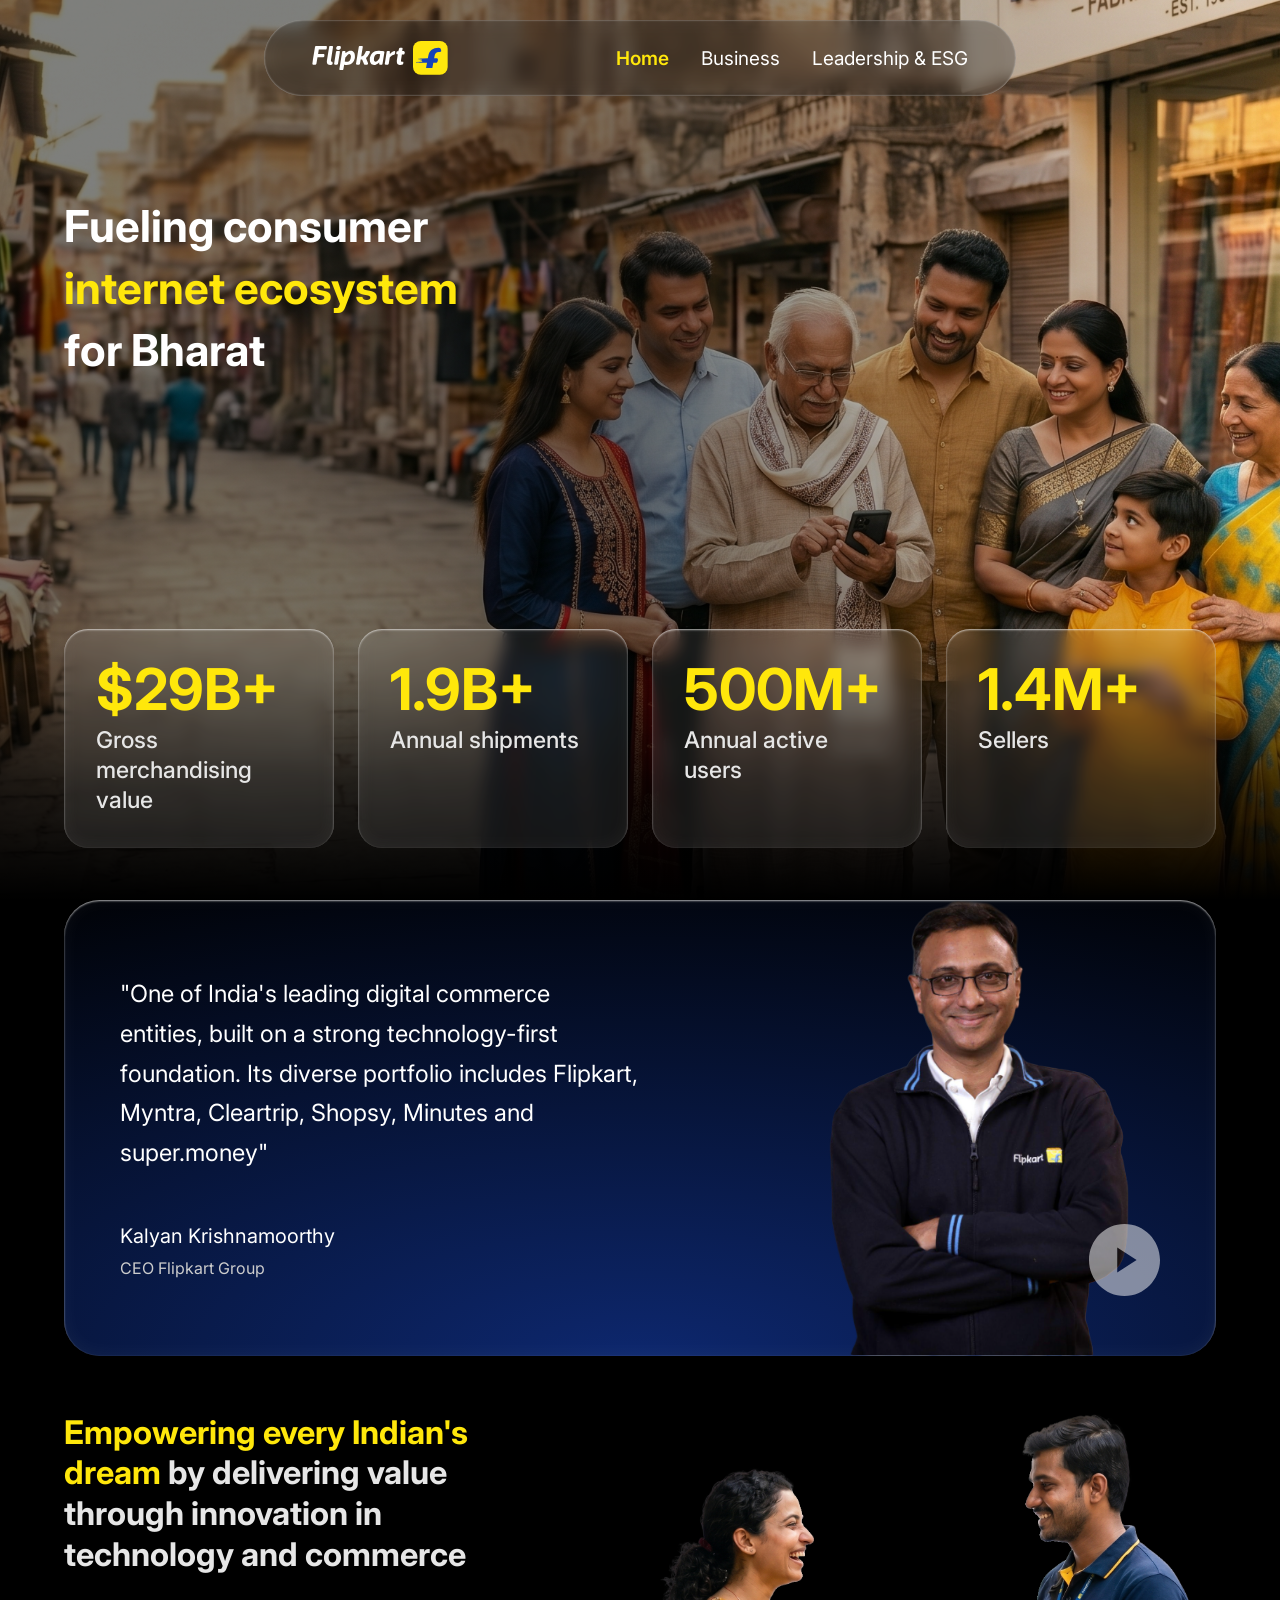
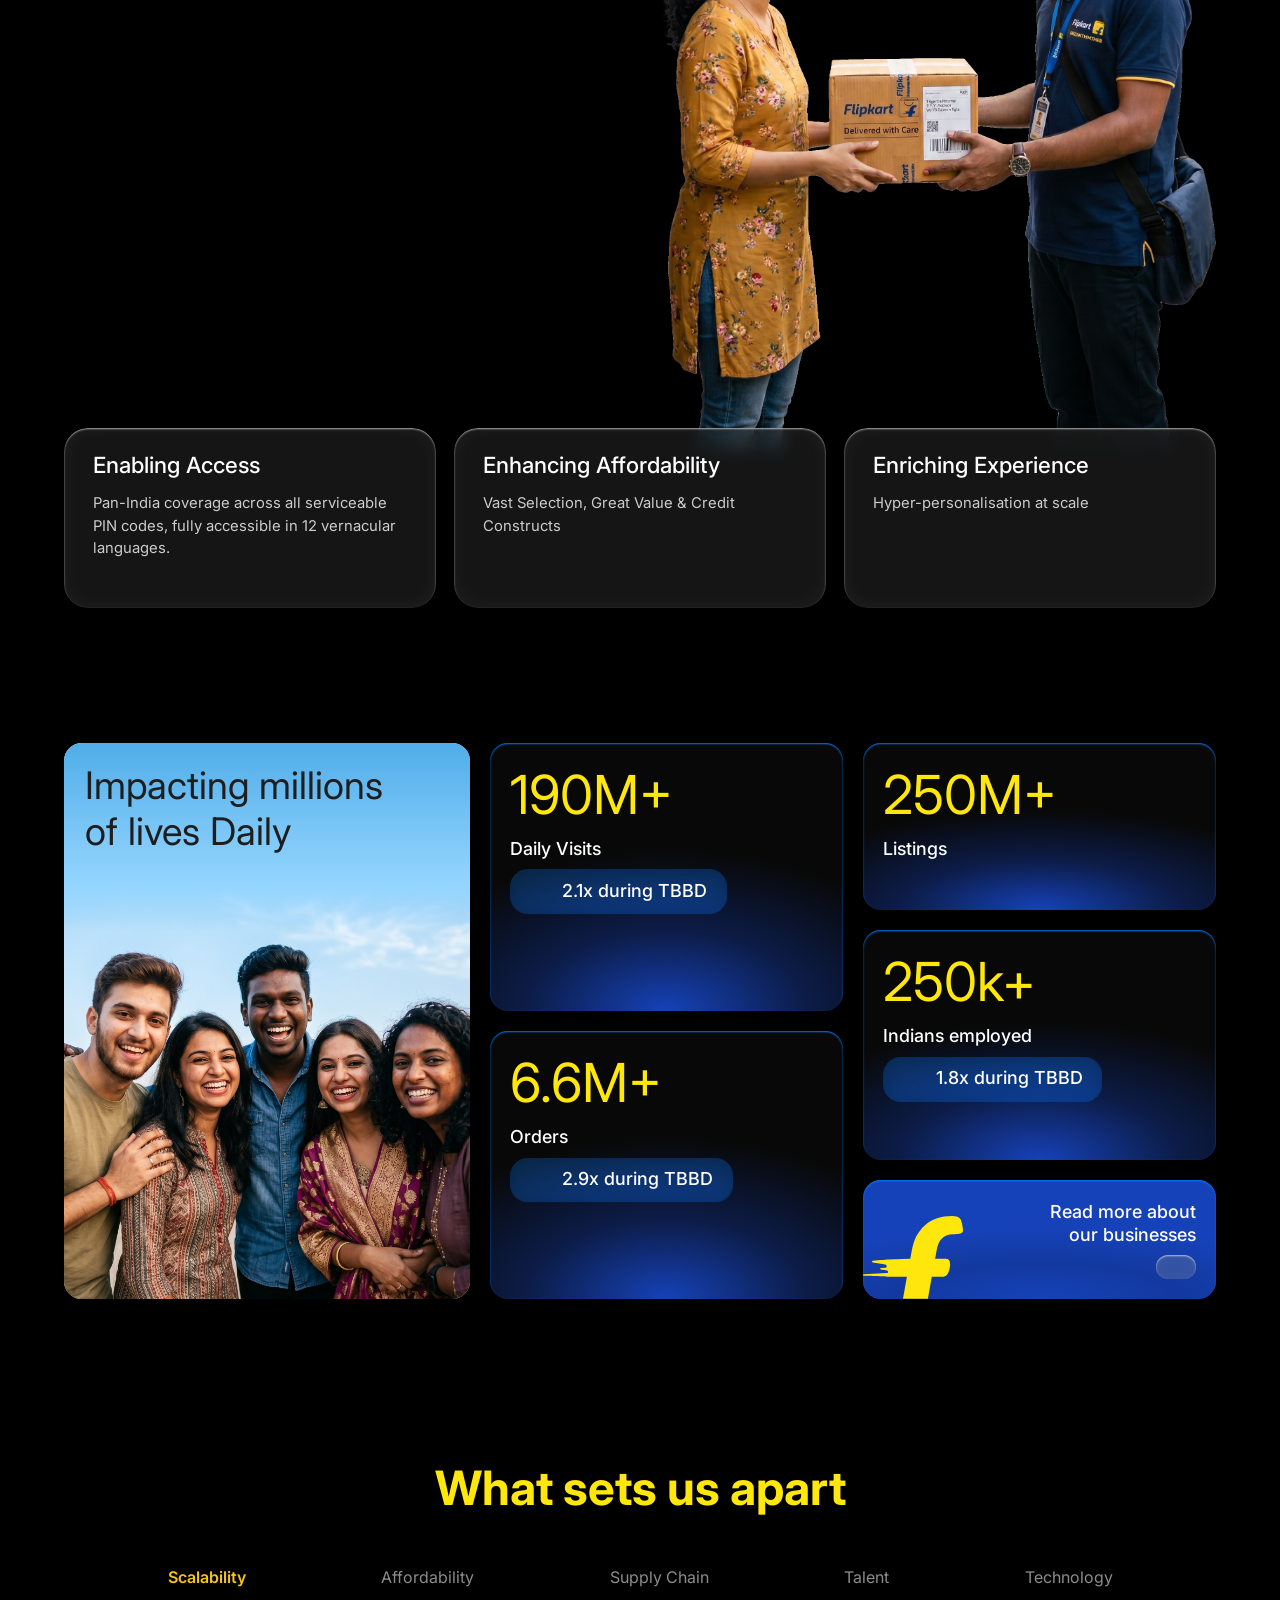
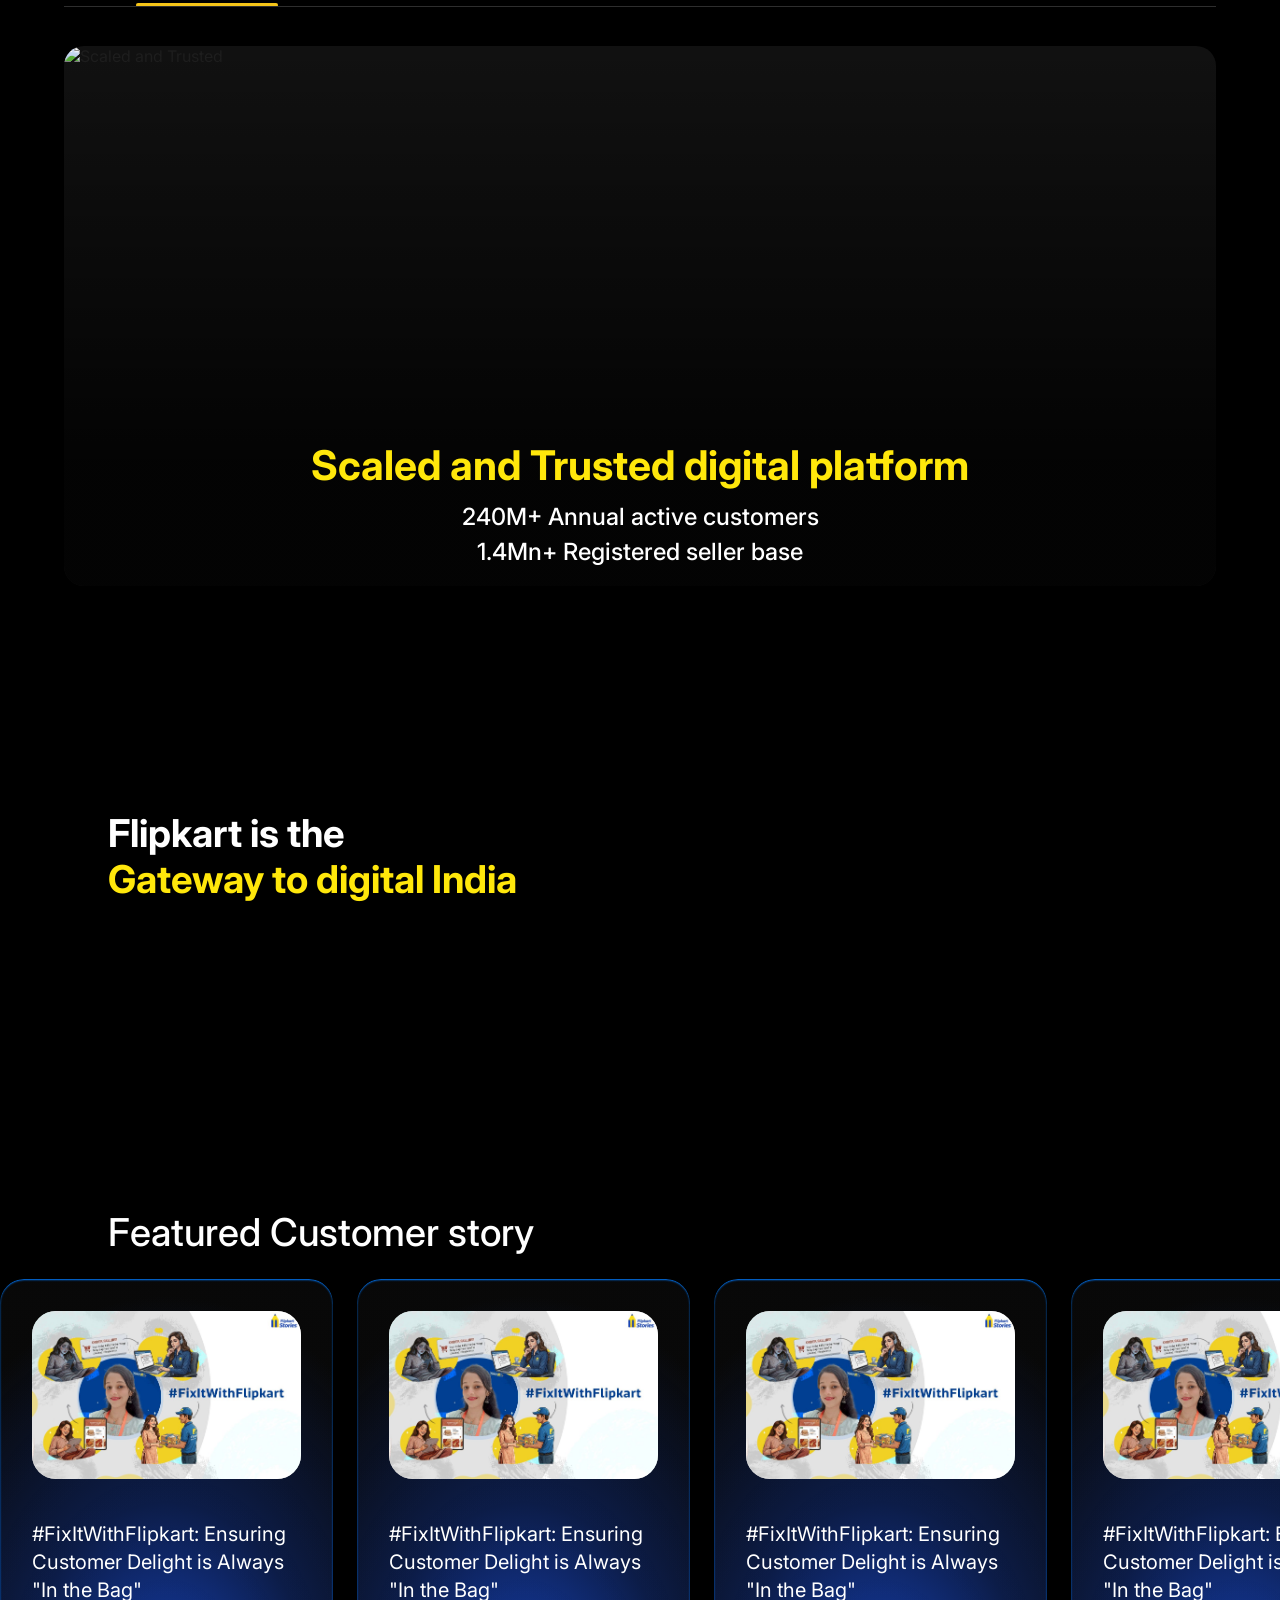
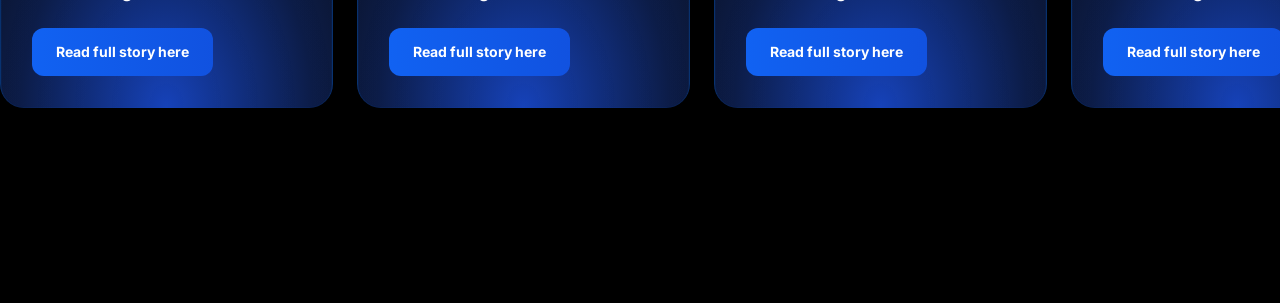
==== commit 99840649: "Add advantages-wrapper, fix layer order and normalise section padding - Wrap .advantages in .advanta" ====
--- a/index.html
+++ b/index.html
@@ -131,6 +131,7 @@
 </section>
 
 <!-- EMPOWERING / ADVANTAGES -->
+<div class="advantages-wrapper">
 <section class="advantages" id="business">
 
     <div class="adv-heading-wrap">
@@ -144,8 +145,6 @@
             <img class="adv-people-img" src="images/impact-people.jpg" alt="">
         </div>
     </div>
-
-    <div class="adv-bottom-fade" aria-hidden="true"></div>
 
     <div class="adv-cards-outer">
         <div class="adv-cards">
@@ -171,6 +170,8 @@
     </div>
 
 </section>
+<div class="adv-bottom-fade" aria-hidden="true"></div>
+</div>
 
 <!-- IMPACT STATS -->
 <section class="impact" id="stakeholders">
--- a/styles/pages/home.css
+++ b/styles/pages/home.css
@@ -320,18 +320,24 @@
 /* ═══════════════════════════════════════
    ADVANTAGES (Empowering)
    ═══════════════════════════════════════ */
+.advantages-wrapper {
+  position: relative;
+  overflow: hidden;
+  height: 100dvh;
+  isolation: isolate;
+}
 .advantages {
-  position: relative;
   display: grid;
   grid-template-columns: clamp(205px, 32vw, 553px) repeat(4, 1fr);
   grid-template-rows: auto auto;
-  height: 100dvh;
-  padding: clamp(109px, 10.9vw, 189px) 5% clamp(28px, 2.84vw, 49px);
-  overflow: hidden;
+  max-width: 1920px;
+  margin: 0 auto;
+  height: 100%;
+  padding: clamp(16px, 5.08vw, 52px) 5% clamp(16px, 5.08vw, 52px);
 }
 
 /* ── Background: photo + gradient overlays via pseudo-elements ── */
-.advantages::before {
+.advantages-wrapper::before {
   content: '';
   position: absolute;
   inset: 0;
@@ -341,7 +347,7 @@
   background-position: center top;
   pointer-events: none;
 }
-.advantages::after {
+.advantages-wrapper::after {
   content: '';
   position: absolute;
   inset: 0;
@@ -445,10 +451,8 @@
 @media (min-width: 1729px) {
   .advantages {
     grid-template-columns: clamp(553px, 21.6vw, 554px) repeat(4, 1fr);
-    padding-top: clamp(189px, 7.4vw, 190px);
-    padding-bottom: clamp(49px, 1.91vw, 50px);
-  }
-  .advantages::after {
+  }
+  .advantages-wrapper::after {
     background:
       linear-gradient(180deg, #000 0%, rgba(0,0,0,0.8) 34.768%, transparent 72.147%) top / 100% clamp(666px, 26vw, 667px) no-repeat;
   }
@@ -466,20 +470,20 @@
 /* ── small screen (≤1024px): 2-col grid, implicit rows ── */
 @media (max-width: 1024px) {
   .advantages {
-    grid-template-columns: 1fr 1fr;
+    grid-template-columns: repeat(4, 1fr);
     grid-template-rows: auto;
-    padding: clamp(40px, 5vw, 60px) 5% clamp(24px, 3vw, 32px);
-  }
-  .advantages::before { top: 0; width: 200%; height: 100%; }
-
-  .adv-heading-wrap { grid-column: 1; grid-row: 1; }
+    padding: clamp(16px, 5.08vw, 52px) 5% clamp(16px, 5.08vw, 52px);
+  }
+  .advantages-wrapper::before { top: 0; width: 200%; height: 100%; }
+
+  .adv-heading-wrap { grid-column: 1 / 4; grid-row: 1; }
   .adv-heading-text { width: auto; max-width: 460px; }
   .adv-heading { font-size: clamp(20px, 3.2vw, 34px); }
 
-  .adv-people-container { grid-column: 1 / 3; grid-row: 2 / 4; }
+  .adv-people-container { grid-column: 1 / 5; grid-row: 2 / 4; }
   .adv-people-img { height: auto; }
 
-  .adv-cards-outer { grid-column: 1 / 3; grid-row: 3; align-self: auto; }
+  .adv-cards-outer { grid-column: 1 / 5; grid-row: 3; align-self: auto; }
   .adv-cards { grid-template-columns: 1fr; gap: 14px; }
   .adv-card { height: auto; min-height: 130px; }
   .adv-card h3 { font-size: 18px; margin-bottom: 10px; }
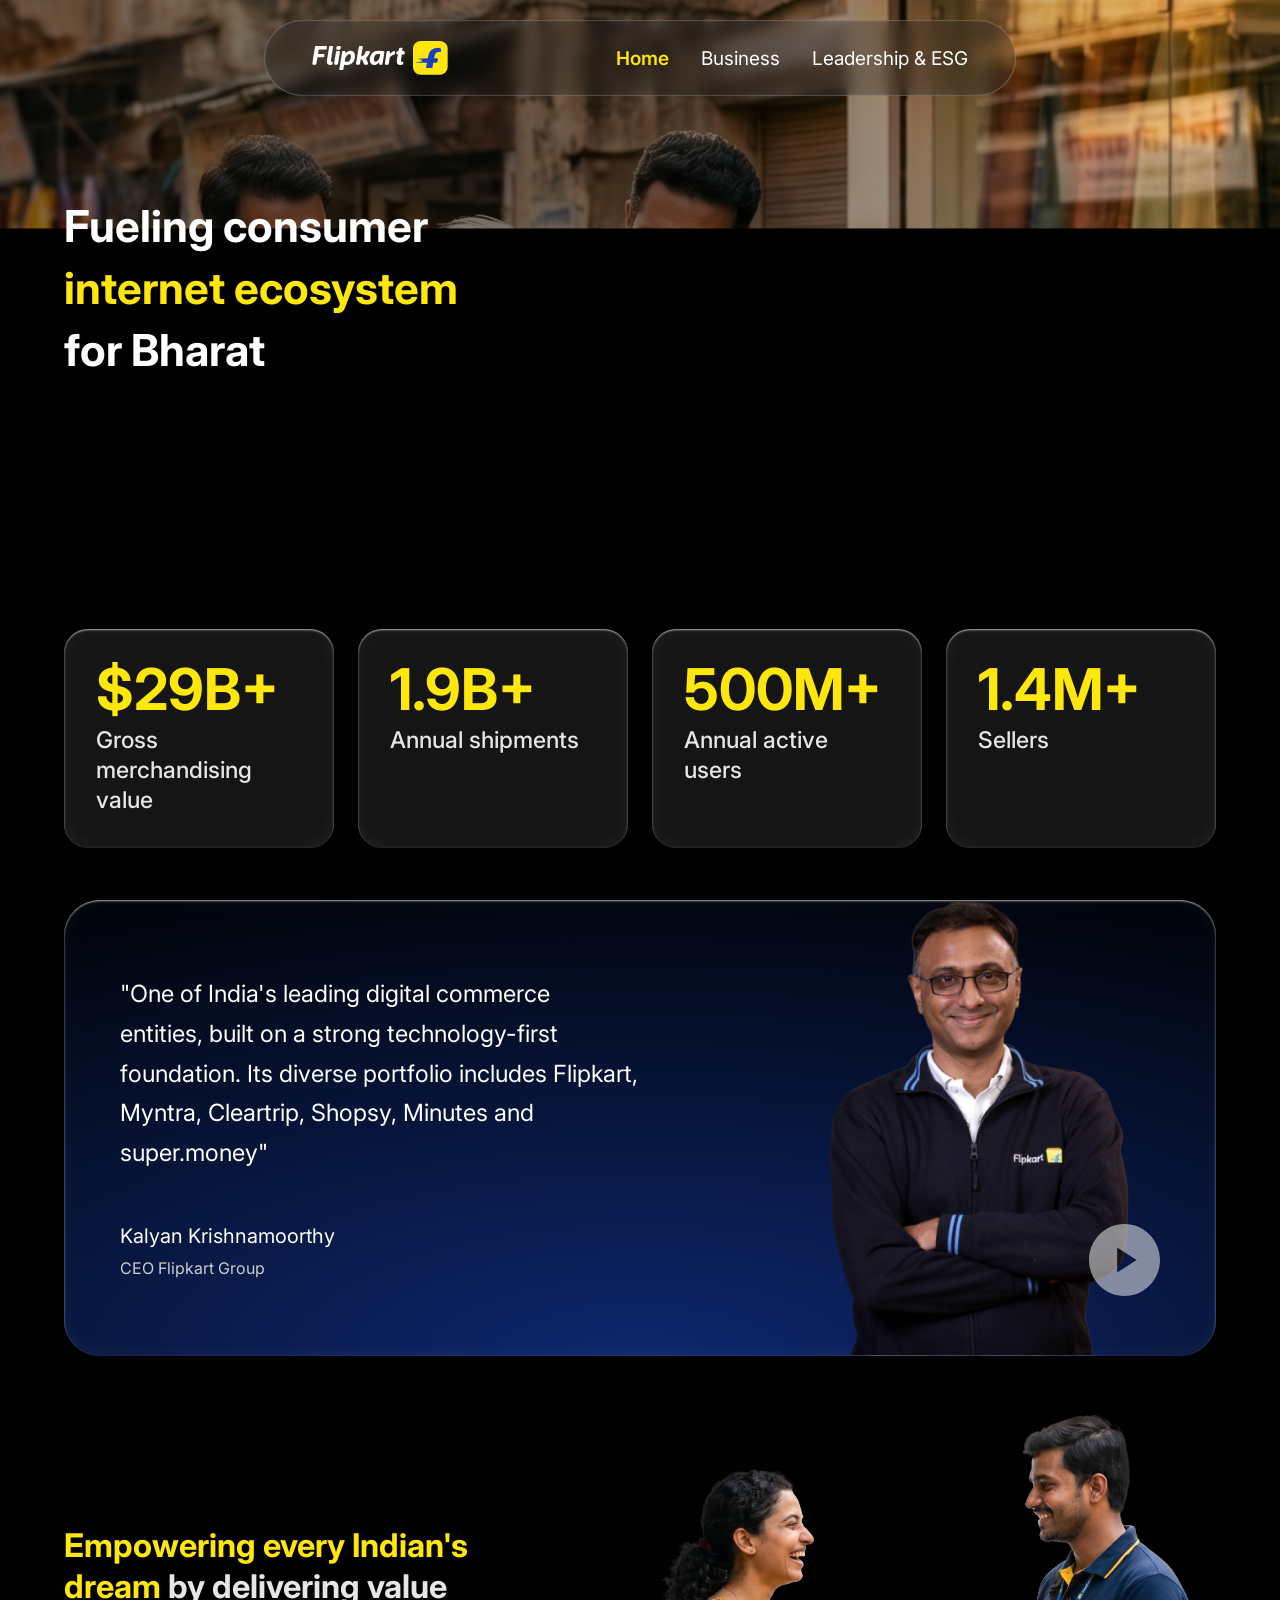
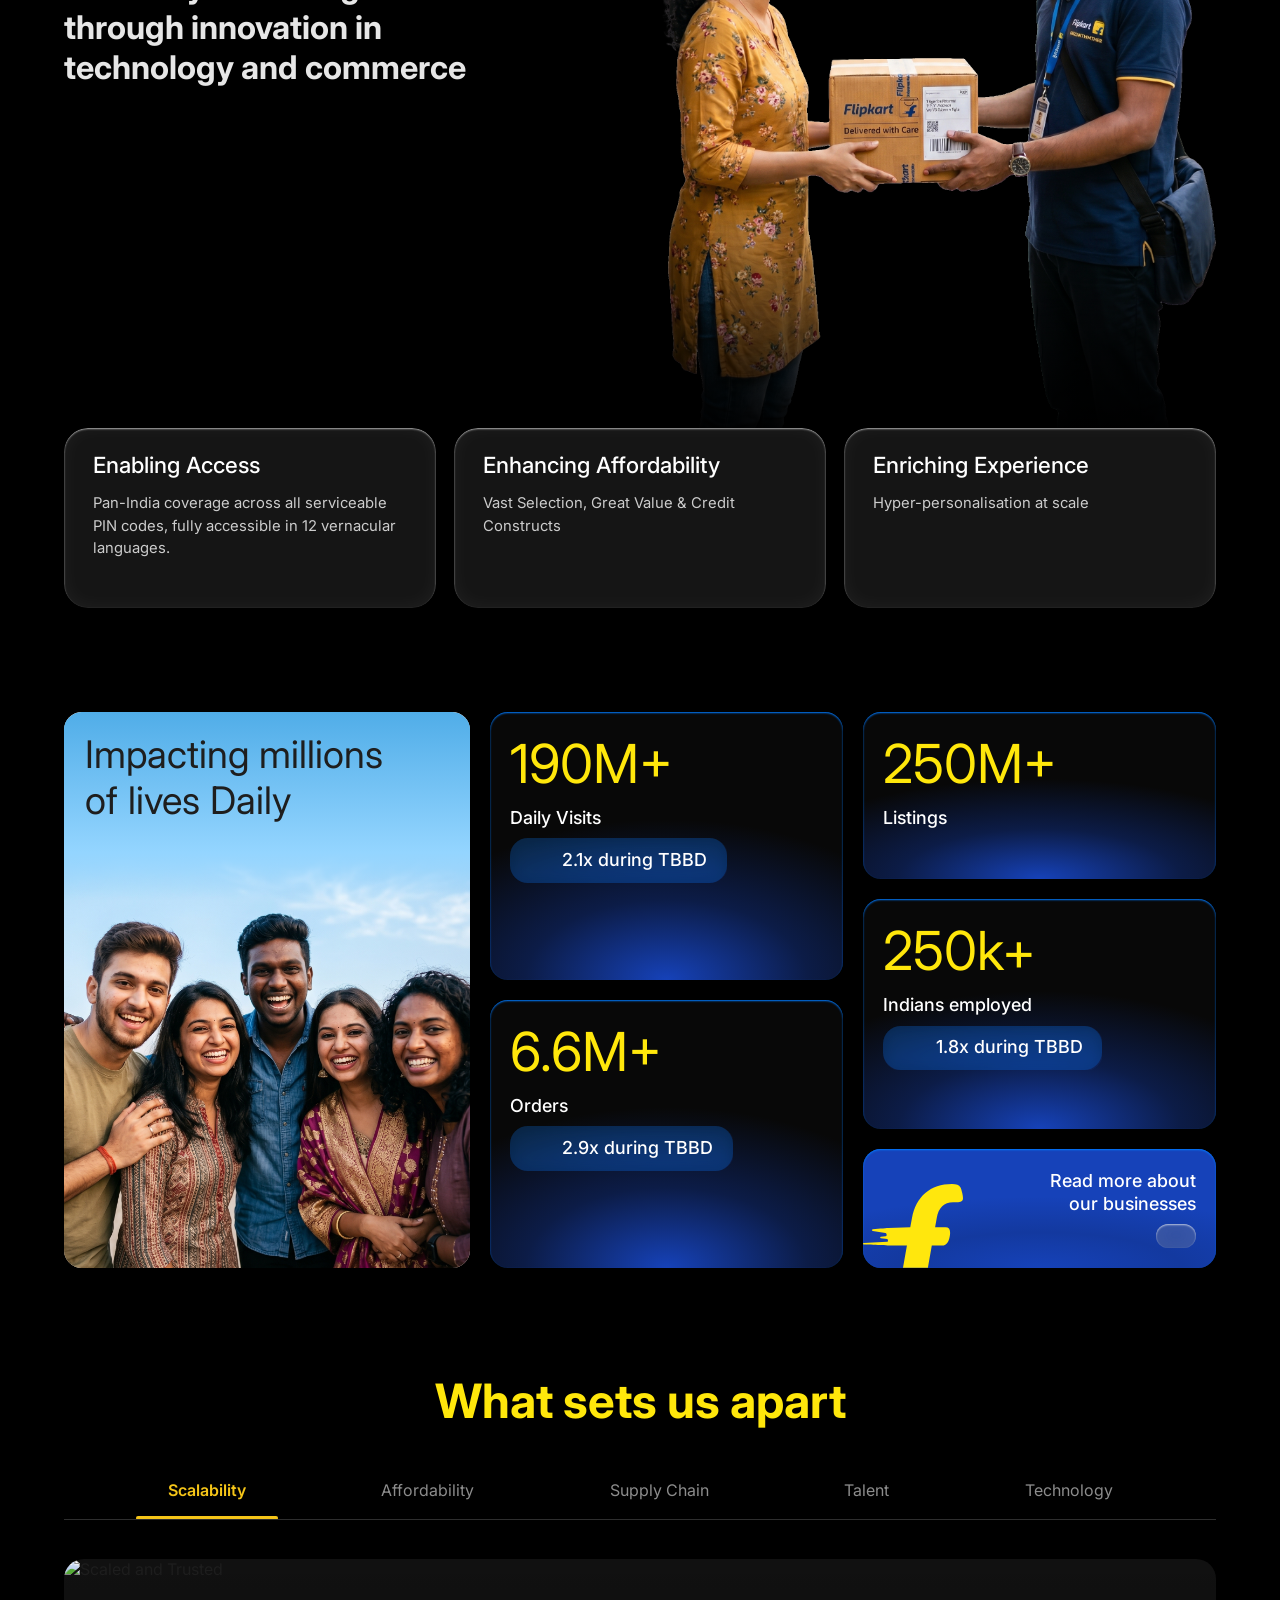
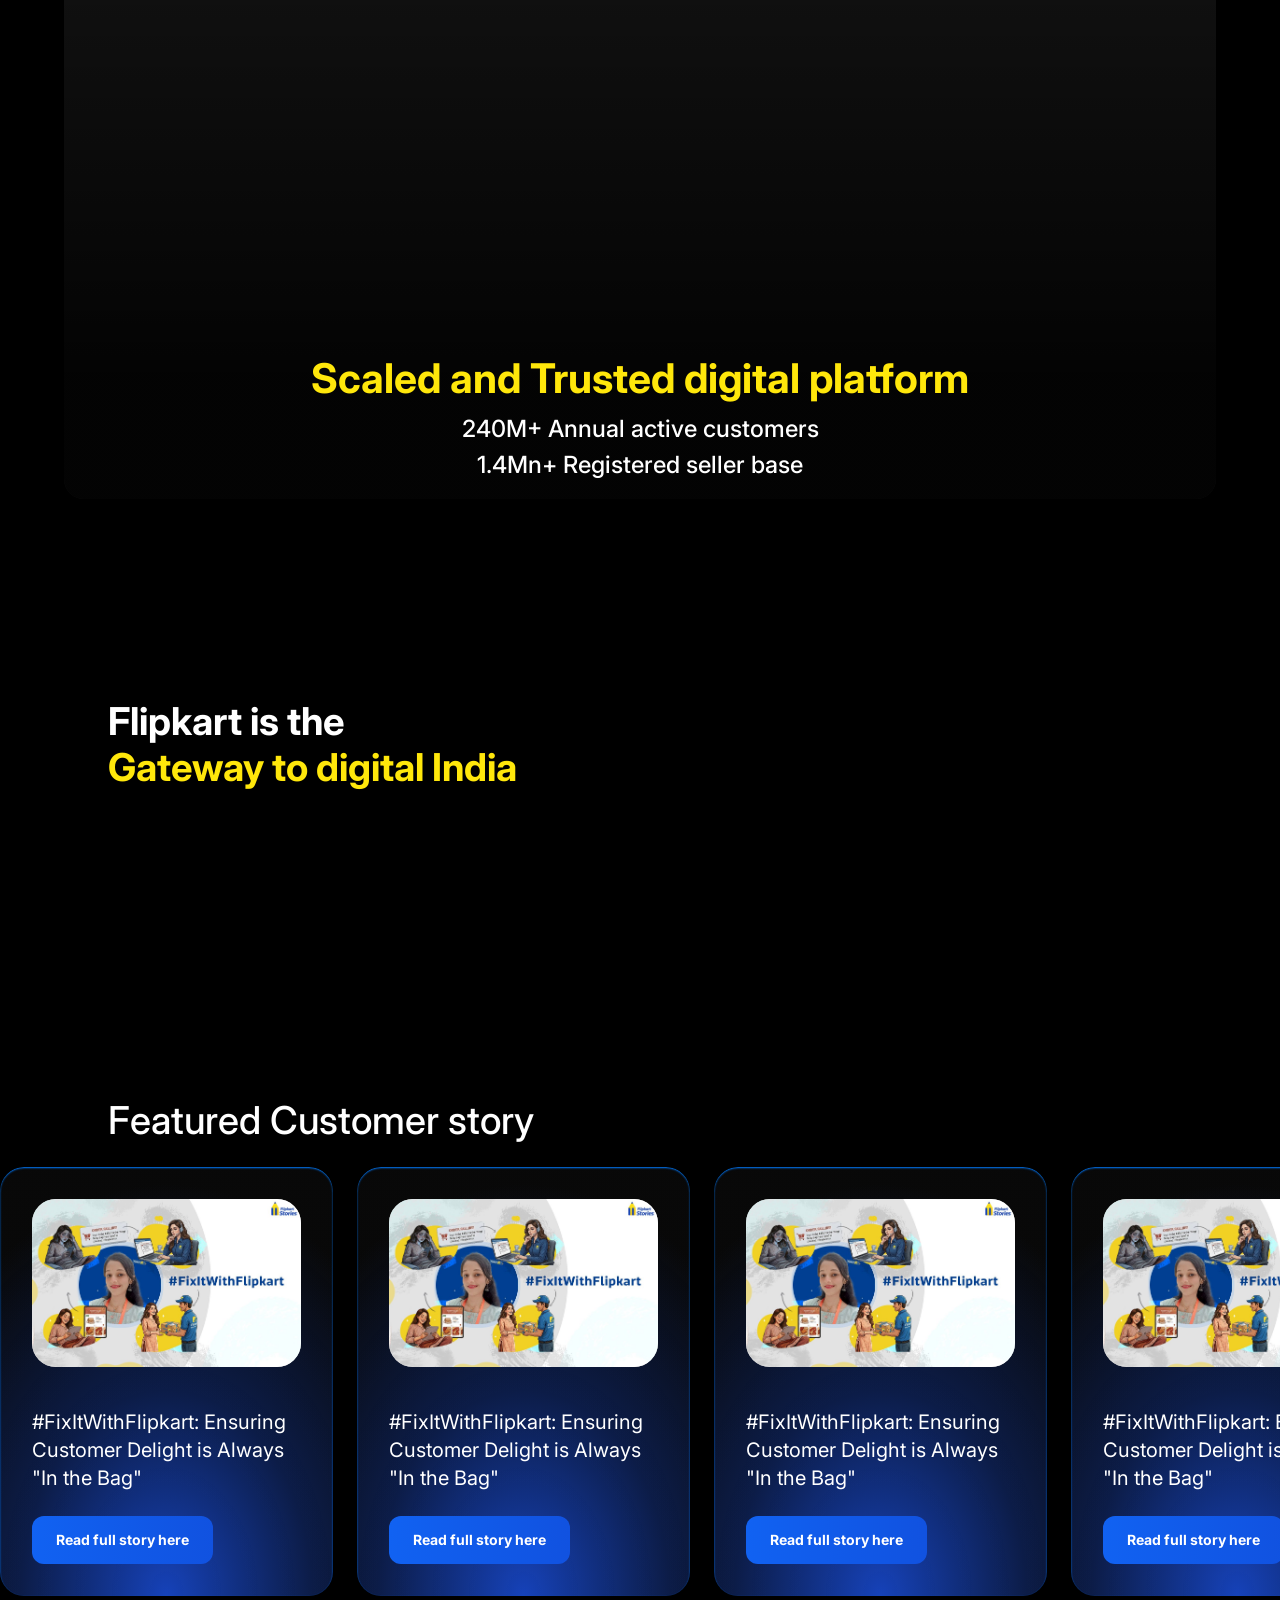
==== commit 30c514a4: "Shared nav across all pages, auto-active link, fix governance blur - Extract nav HTML to identical b" ====
--- a/index.html
+++ b/index.html
@@ -25,7 +25,7 @@
             <img class="logo-icon" src="images/F-logo.svg" alt="Flipkart">
         </a>
         <ul class="nav-links">
-            <li><a href="index.html" class="active">Home</a></li>
+            <li><a href="index.html">Home</a></li>
             <li><a href="business.html">Business</a></li>
             <li><a href="governance.html">Leadership &amp; ESG</a></li>
         </ul>
@@ -36,7 +36,7 @@
     </div>
     <div class="nav-dropdown" aria-hidden="true">
         <ul>
-            <li><a href="index.html" class="active">Home</a></li>
+            <li><a href="index.html">Home</a></li>
             <li><a href="business.html">Business</a></li>
             <li><a href="governance.html">Leadership &amp; ESG</a></li>
         </ul>
@@ -352,6 +352,7 @@
 <script src="https://unpkg.com/@phosphor-icons/web"></script>
 <script src="https://cdnjs.cloudflare.com/ajax/libs/gsap/3.12.5/gsap.min.js"></script>
 <script src="https://cdnjs.cloudflare.com/ajax/libs/gsap/3.12.5/ScrollTrigger.min.js"></script>
+<script src="scripts/nav.js"></script>
 <script src="scripts/script.js"></script>
 </body>
 </html>
--- a/styles/components/nav.css
+++ b/styles/components/nav.css
@@ -9,6 +9,7 @@
   flex-direction: column;
   align-items: center;
   padding: 20px 0 0;
+  pointer-events: none; /* transparent wrapper – only pill & dropdown capture events */
 }
 
 /* ── Pill ──
@@ -22,6 +23,7 @@
   width: 100%;
   max-width: 900px;
   height: 76px;
+  pointer-events: auto; /* re-enable clicks on the visible pill */
   background: var(--color-glass);
   backdrop-filter: var(--blur-card);
   -webkit-backdrop-filter: var(--blur-card);
--- a/styles/pages/home.css
+++ b/styles/pages/home.css
@@ -342,7 +342,7 @@
   position: absolute;
   inset: 0;
   z-index: 0;
-  background-image: url('../../images/advantages-photo.jpg');
+  background-image: url('../../images/advantages-bg.png');
   background-size: cover;
   background-position: center top;
   pointer-events: none;
@@ -362,7 +362,7 @@
   position: absolute;
   inset: 0;
   z-index: 3;
-  background: linear-gradient(to top, #000 0%, transparent 20%);
+  background: linear-gradient(to top, #000 0%, #000 25%, transparent 50%);
   pointer-events: none;
 }
 
@@ -370,7 +370,7 @@
 .adv-heading-wrap {
   grid-column: 1;
   grid-row: 1;
-  align-self: start;
+  align-self: center;
   display: flex;
   align-items: center;
   z-index: 4;
@@ -415,7 +415,7 @@
 }
 .adv-cards {
   display: grid;
-  grid-template-columns: repeat(3, 1fr);
+  grid-template-columns: repeat(auto-fit, minmax(200px, 1fr));
   gap: clamp(14px, 1.39vw, 24px);
 }
 .adv-card {
@@ -483,8 +483,8 @@
   .adv-people-container { grid-column: 1 / 5; grid-row: 2 / 4; }
   .adv-people-img { height: auto; }
 
-  .adv-cards-outer { grid-column: 1 / 5; grid-row: 3; align-self: auto; }
-  .adv-cards { grid-template-columns: 1fr; gap: 14px; }
+  .adv-cards-outer { grid-column: 1 / 5; grid-row: 3; align-self: end; }
+  .adv-cards { gap: 14px; }
   .adv-card { height: auto; min-height: 130px; }
   .adv-card h3 { font-size: 18px; margin-bottom: 10px; }
   .adv-card p  { font-size: 13px; }
@@ -514,8 +514,8 @@
    ═══════════════════════════════════════ */
 .impact {
   background: var(--color-bg);
-  padding-top: clamp(65px, 6.5vw, 112px);
-  padding-bottom: clamp(65px, 6.5vw, 112px);
+  padding-top: 0;
+  padding-bottom: 0;
   --impact-card-radius:      clamp(16px, 1.39vw, 24px);
   --impact-chip-radius:      clamp(16px, 1.74vw, 30px);
   --impact-card-padding:     clamp(18px, 1.56vw, 27px);
@@ -529,8 +529,7 @@
   gap: var(--gutter);
   max-width: 1920px;
   margin: 0 auto;
-  padding-left: 5%;
-  padding-right: 5%;
+  padding: clamp(16px, 5.08vw, 52px) 5%;
 }
 
 .impact-photo-card {
@@ -781,8 +780,8 @@
 /* ── What Sets Us Apart — static grid ── */
 .apart {
   background: var(--color-bg);
-  padding-top: clamp(64px, 6vw, 112px);
-  padding-bottom: clamp(64px, 6vw, 112px);
+  padding-top: 0;
+  padding-bottom: 0;
 }
 .apart-sticky {
   display: flex;
@@ -790,8 +789,7 @@
   gap: clamp(32px, 3vw, 56px);
   max-width: 1920px;
   margin: 0 auto;
-  padding-left: 5%;
-  padding-right: 5%;
+  padding: clamp(16px, 5.08vw, 52px) 5%;
 }
 .apart-header {
   text-align: center;
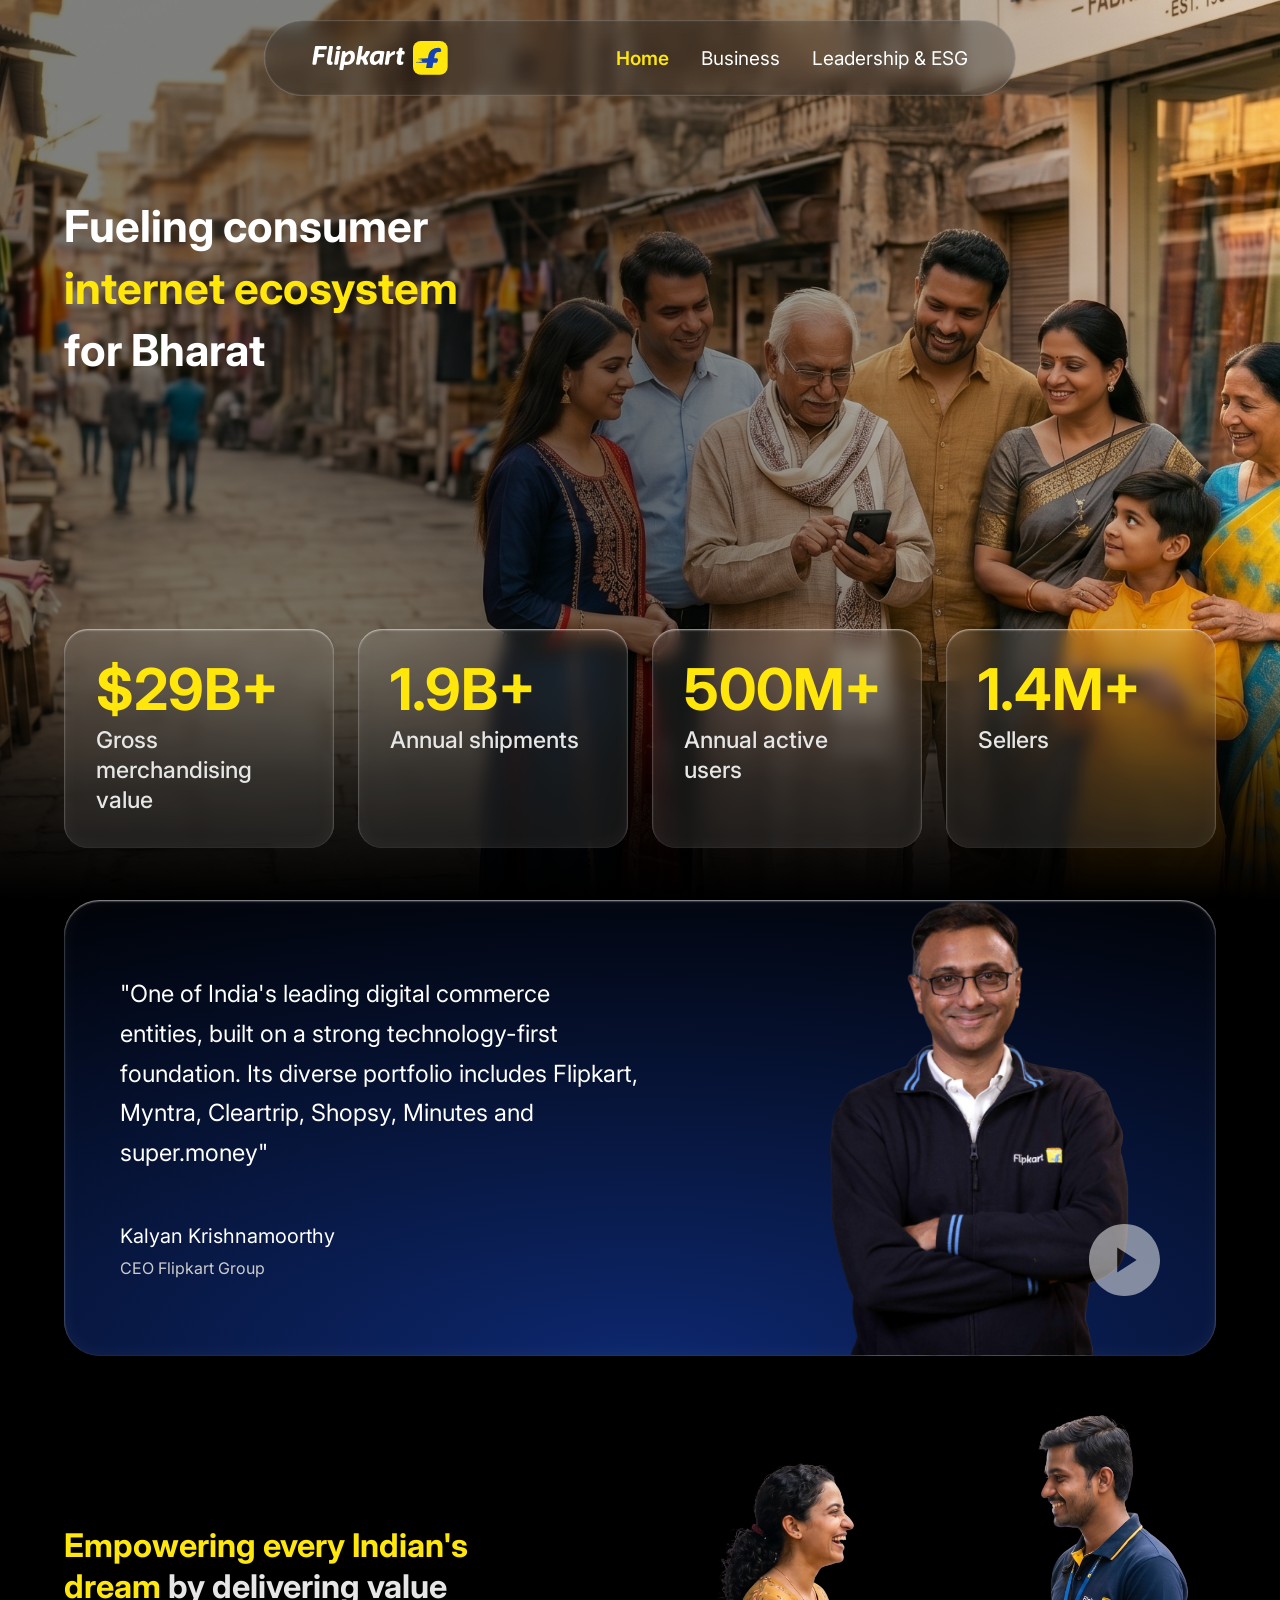
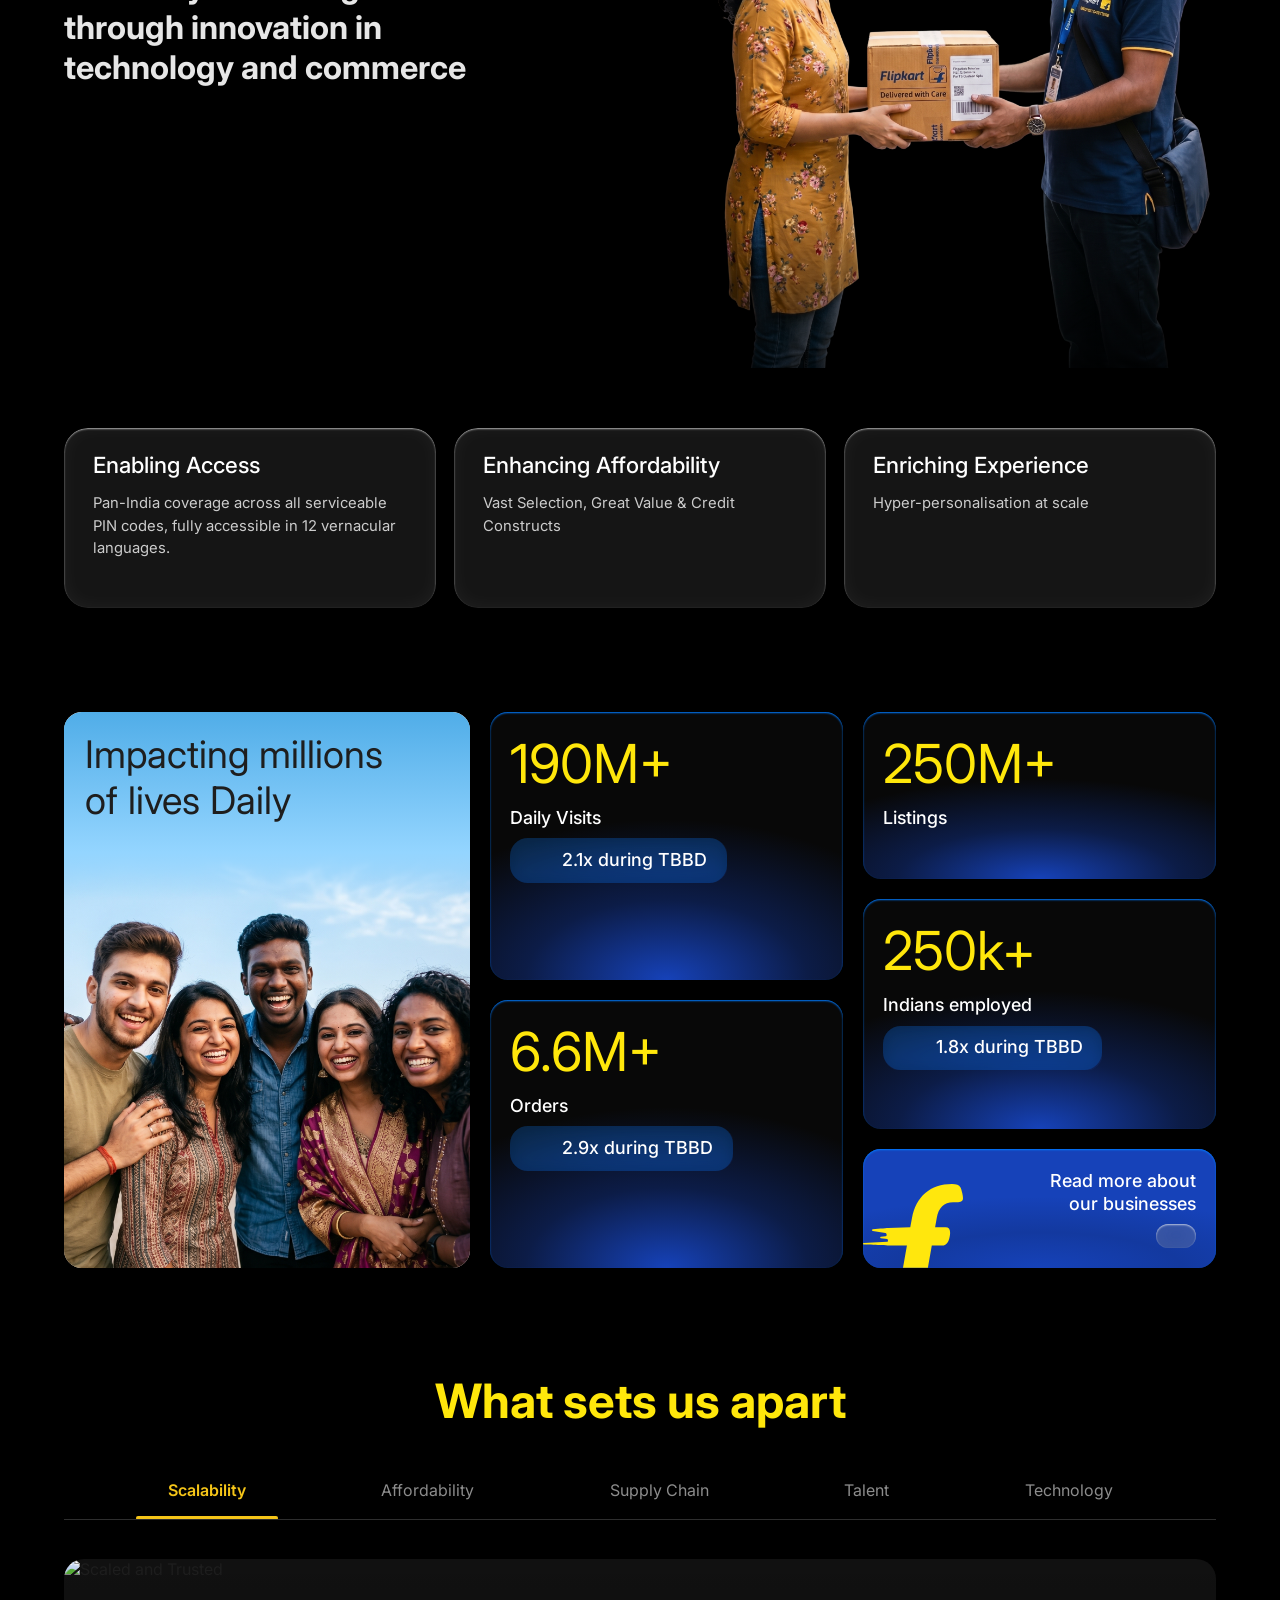
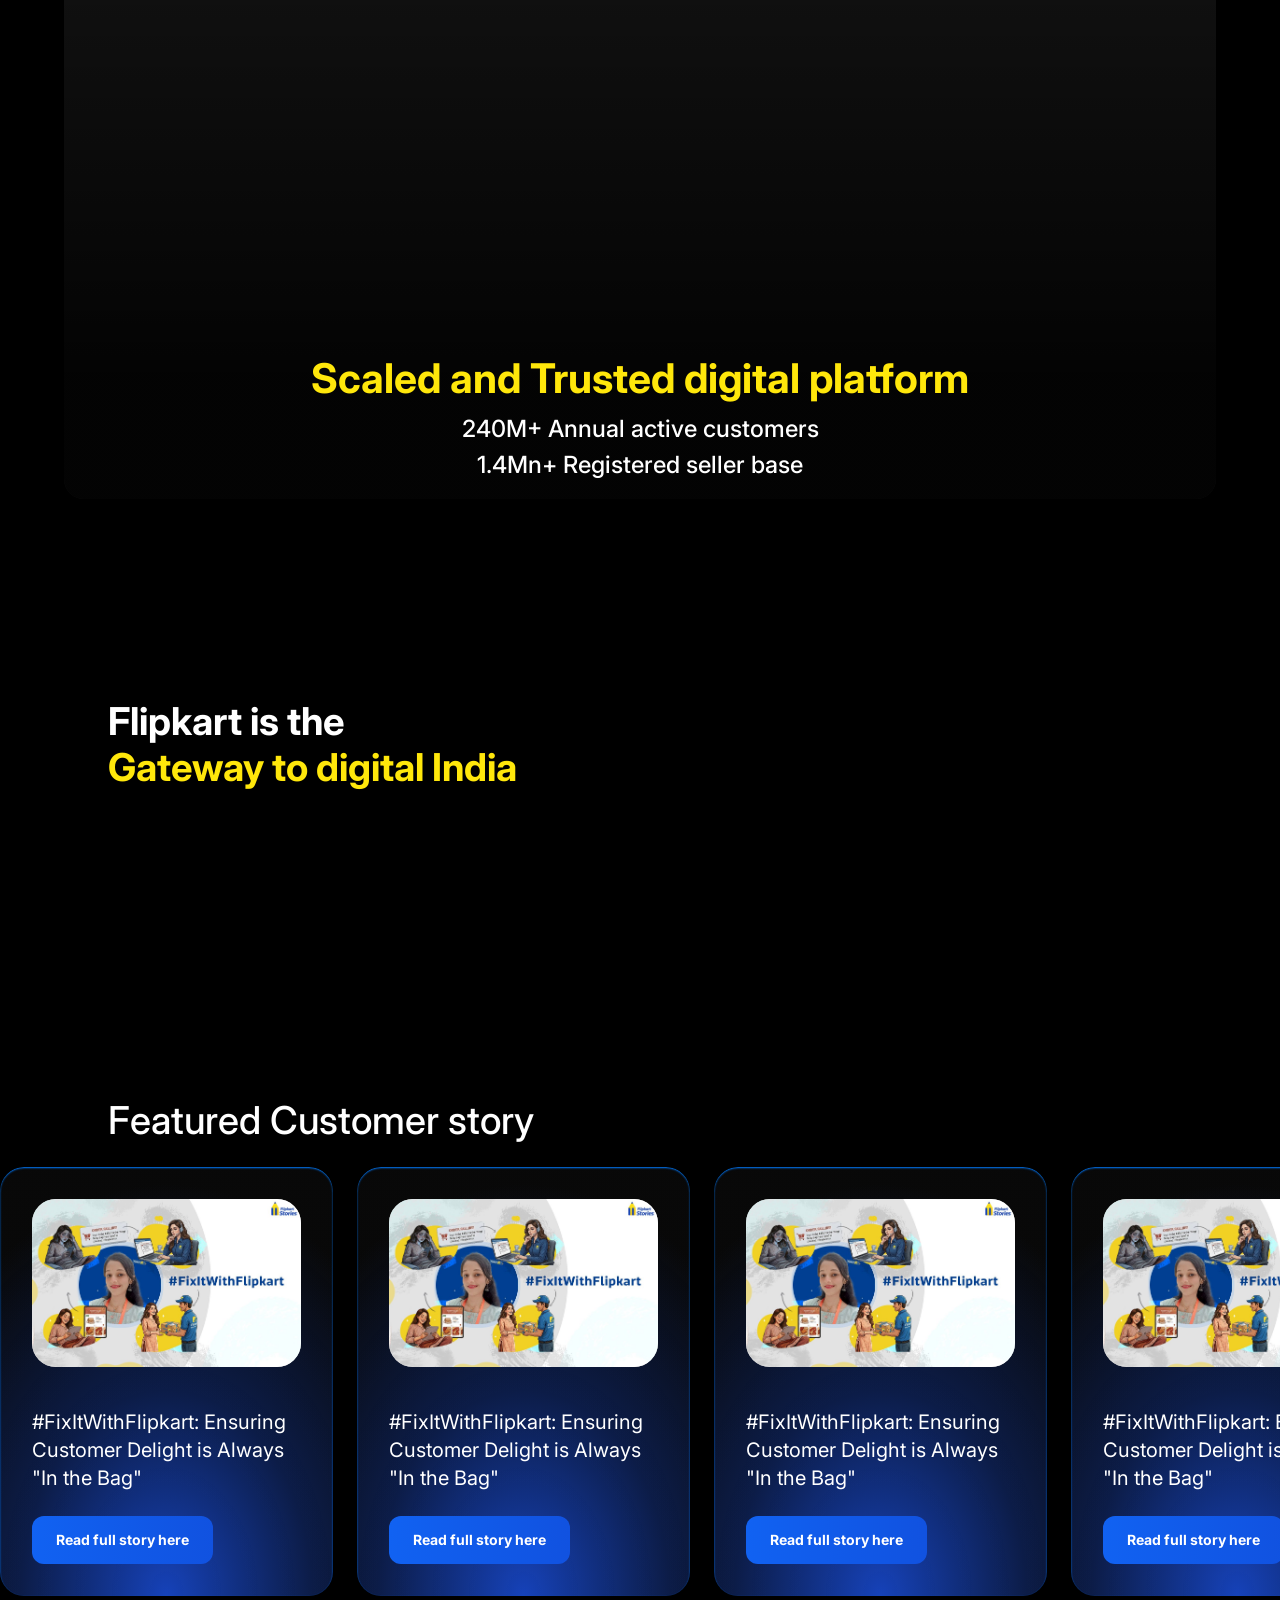
==== commit cd627f98: "Update index.html and impact people image Co-Authored-By: Claude Sonnet 4.6 <noreply@anthropic.com>" ====
--- a/index.html
+++ b/index.html
@@ -142,7 +142,7 @@
 
     <div class="adv-people-container" aria-hidden="true">
         <div class="adv-people-inner">
-            <img class="adv-people-img" src="images/impact-people.jpg" alt="">
+            <img class="adv-people-img" src="images/impact-people.png" alt="">
         </div>
     </div>
 
--- a/styles/pages/home.css
+++ b/styles/pages/home.css
@@ -955,7 +955,6 @@
   position: absolute;
   top: 30%;
   left: calc(var(--col) + var(--gutter));
-  width: var(--span4);
 }
 .supply-text h2 { font-size: clamp(28px, 3vw, 52px); font-weight: 700; line-height: 1.2; }
 .supply-text h2.white { color: var(--color-white); }
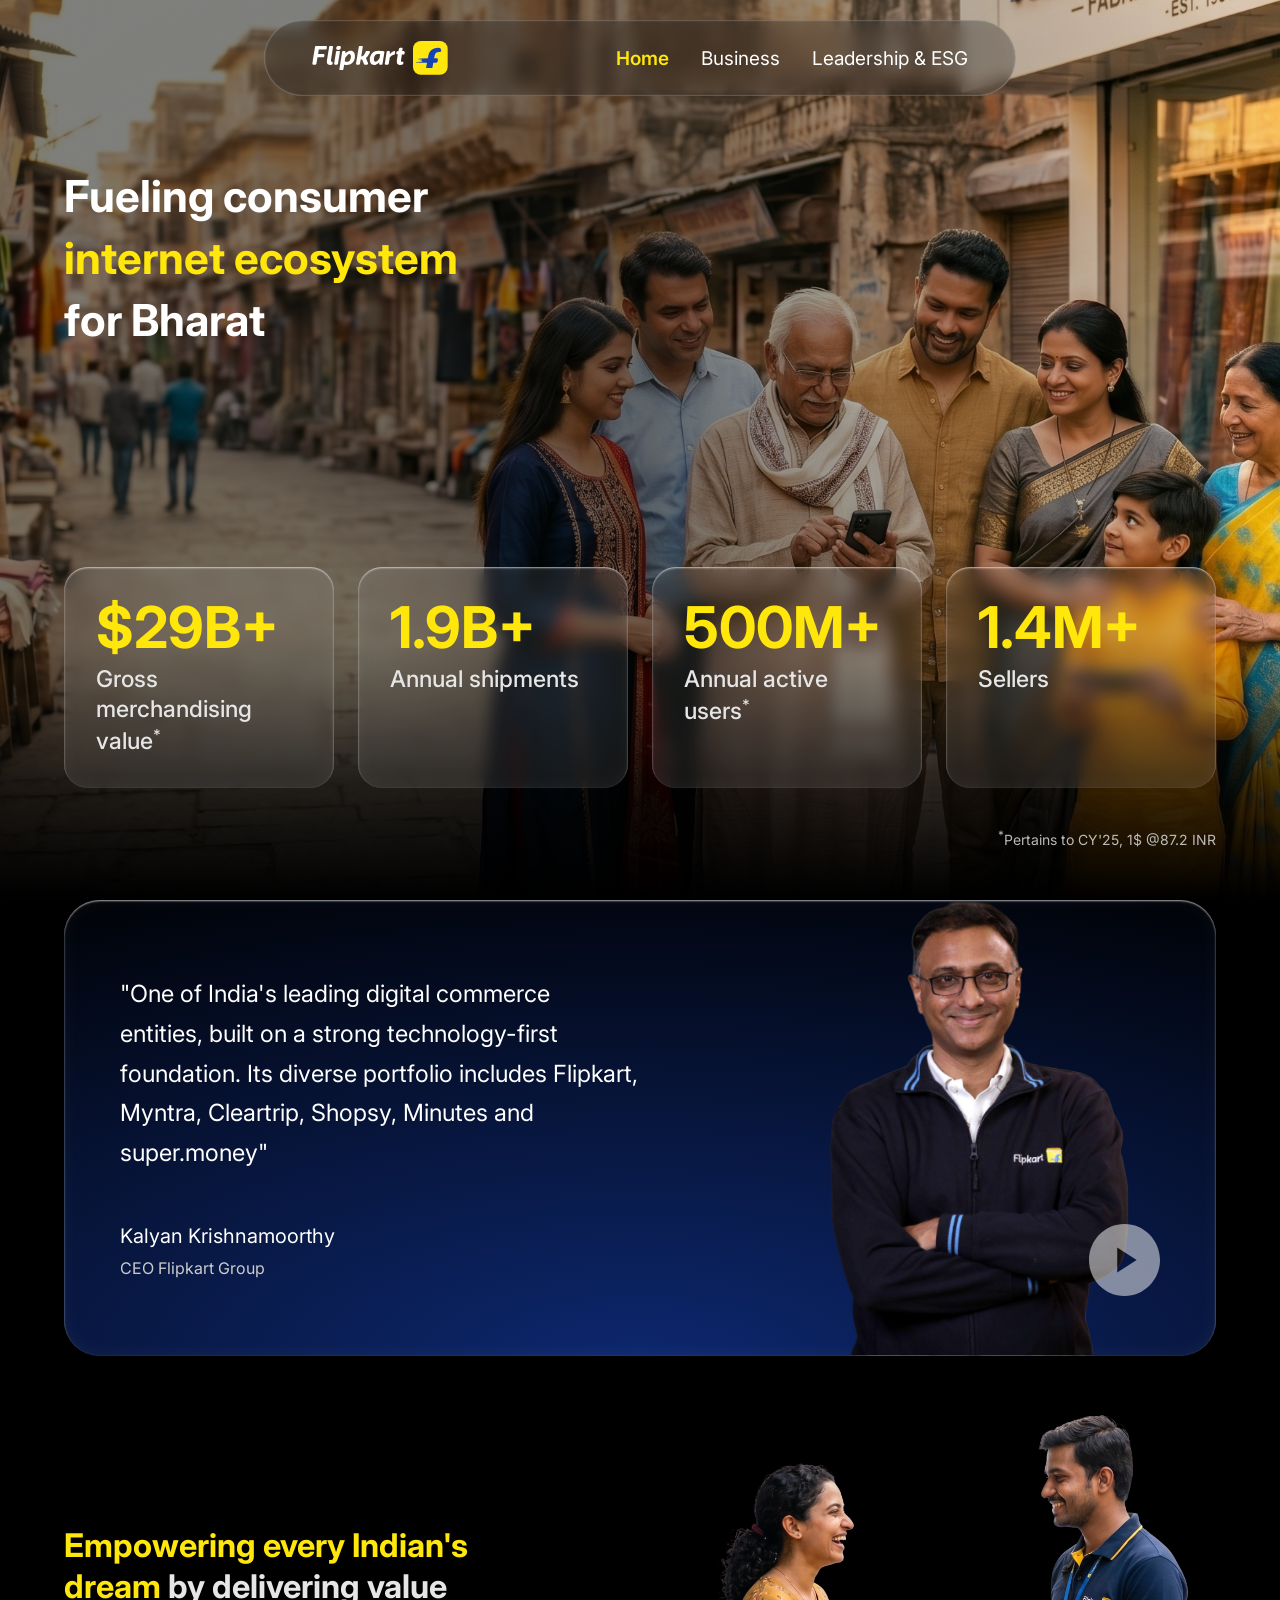
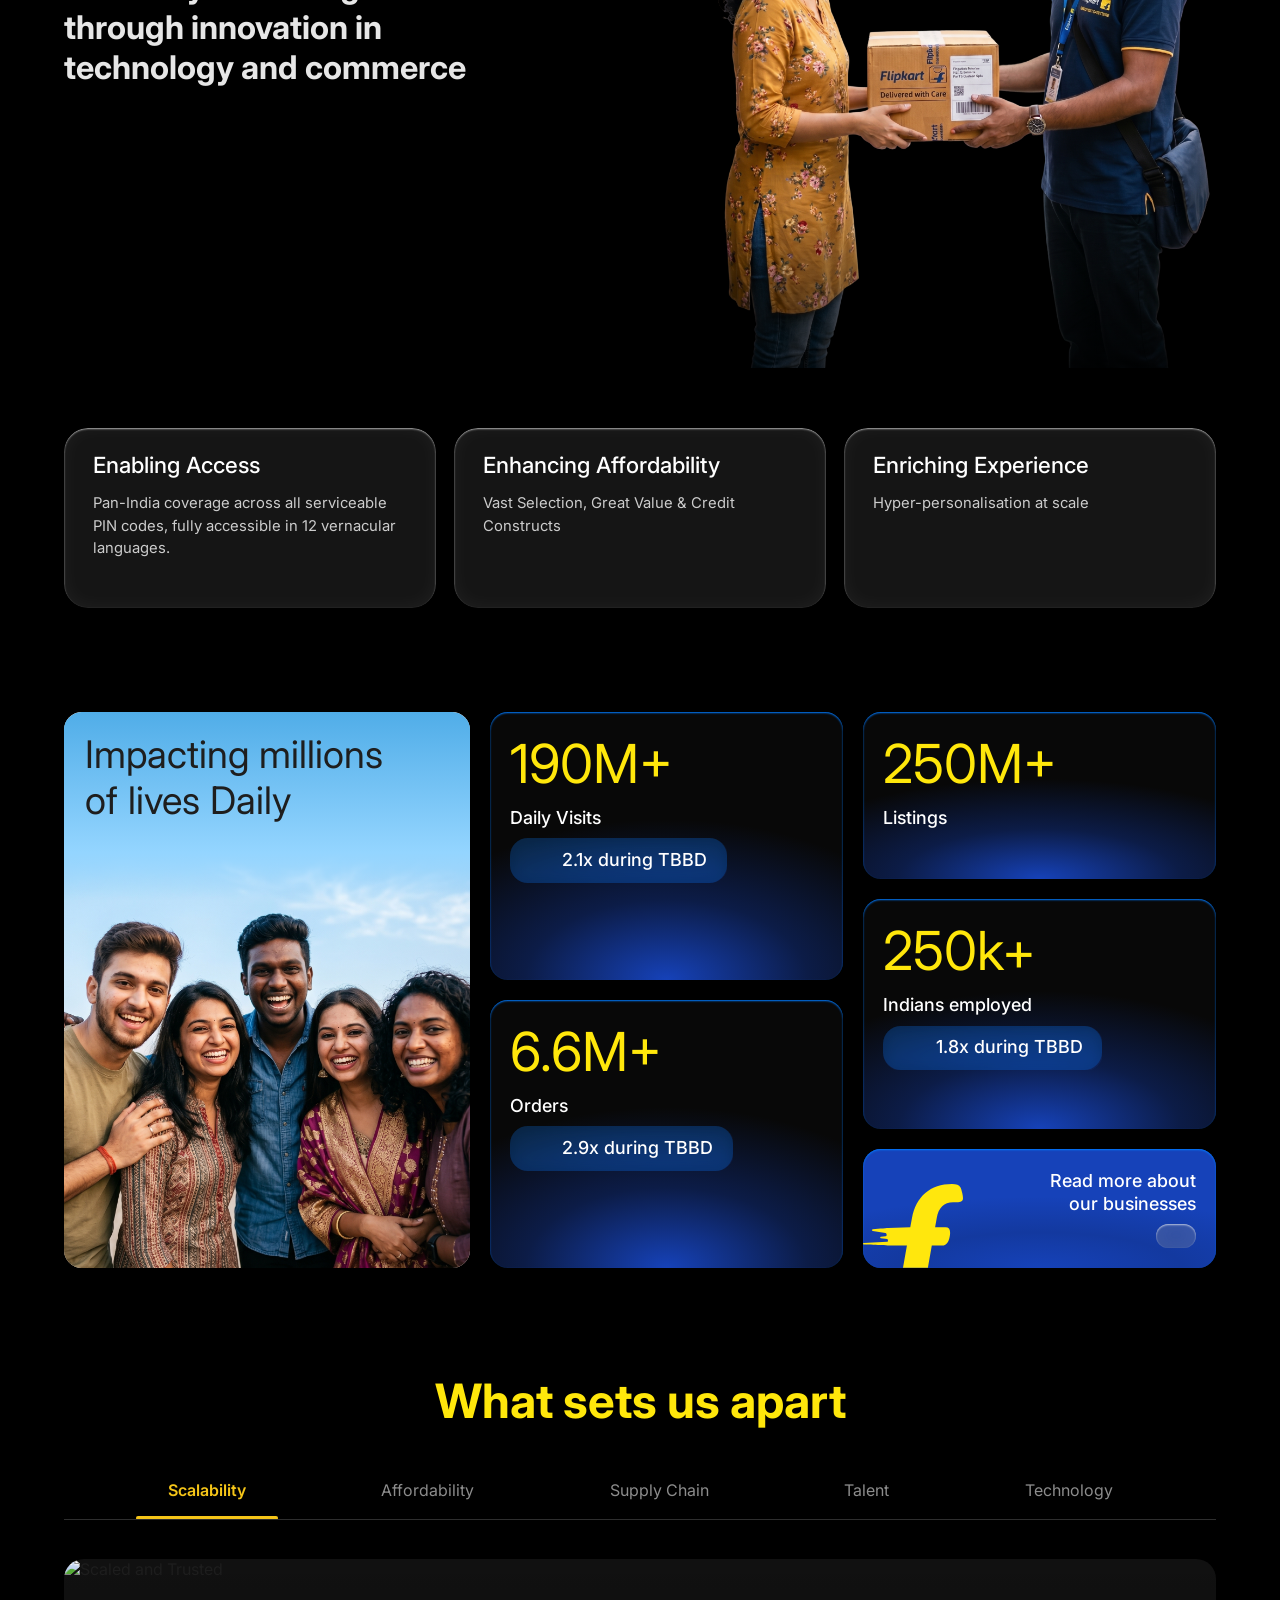
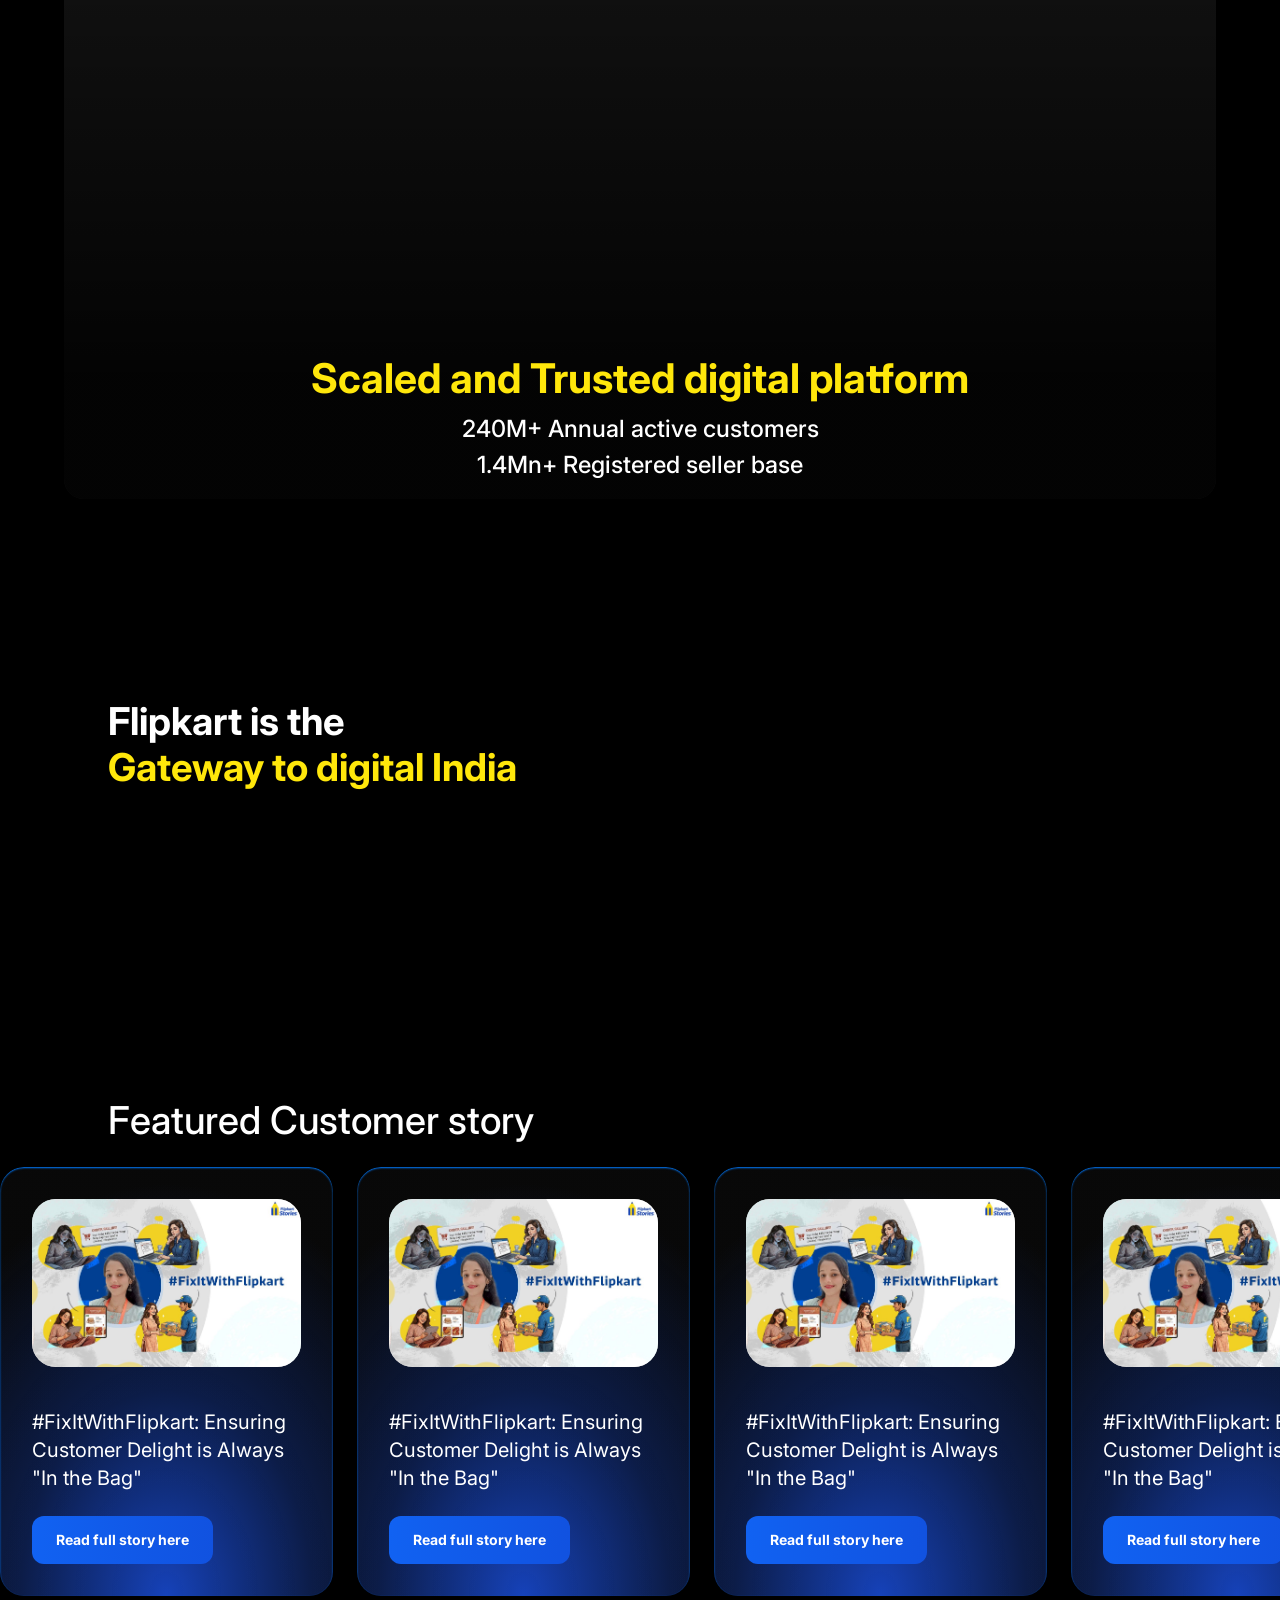
==== commit 424b12c5: "Add disclaimer footnote to stats bar with superscript references - Add superscript asterisks to "Gro" ====
--- a/index.html
+++ b/index.html
@@ -62,7 +62,7 @@
         <div class="stats-bar">
             <div class="stat-pill">
                 <div class="stat-num">$29B+</div>
-                <div class="stat-lbl">Gross merchandising value</div>
+                <div class="stat-lbl">Gross merchandising value<sup>*</sup></div>
             </div>
             <div class="stat-pill">
                 <div class="stat-num">1.9B+</div>
@@ -70,12 +70,13 @@
             </div>
             <div class="stat-pill">
                 <div class="stat-num">500M+</div>
-                <div class="stat-lbl">Annual active users</div>
+                <div class="stat-lbl">Annual active users<sup>*</sup></div>
             </div>
             <div class="stat-pill">
                 <div class="stat-num">1.4M+</div>
                 <div class="stat-lbl">Sellers</div>
             </div>
+            <div class="stats-footnote"><sup>*</sup>Pertains to CY'25, 1$ @87.2 INR</div>
         </div>
     </div>
 </section>
@@ -136,7 +137,9 @@
 
     <div class="adv-heading-wrap">
         <div class="adv-heading-text">
-            <p class="adv-heading"><span class="text-accent">Empowering every Indian's dream</span> by delivering value through innovation in technology and commerce</p>
+            <p class="adv-heading"><span 
+                
+                class="text-accent">Empowering every Indian's dream</span> by delivering value through innovation in technology and commerce</p>
         </div>
     </div>
 
--- a/styles/components/stats.css
+++ b/styles/components/stats.css
@@ -63,3 +63,16 @@
   margin-top: 0;
   line-height: 1.3;
 }
+
+.stat-lbl sup {
+  font-size: 0.65em;
+}
+
+.stats-footnote {
+  grid-column: 1 / -1;
+  text-align: right;
+  font-size: clamp(12px, 1.5vw, 14px);
+  color: var(--color-text-light);
+  margin-top: clamp(8px, 1.5vw, 16px);
+  opacity: 0.8;
+}
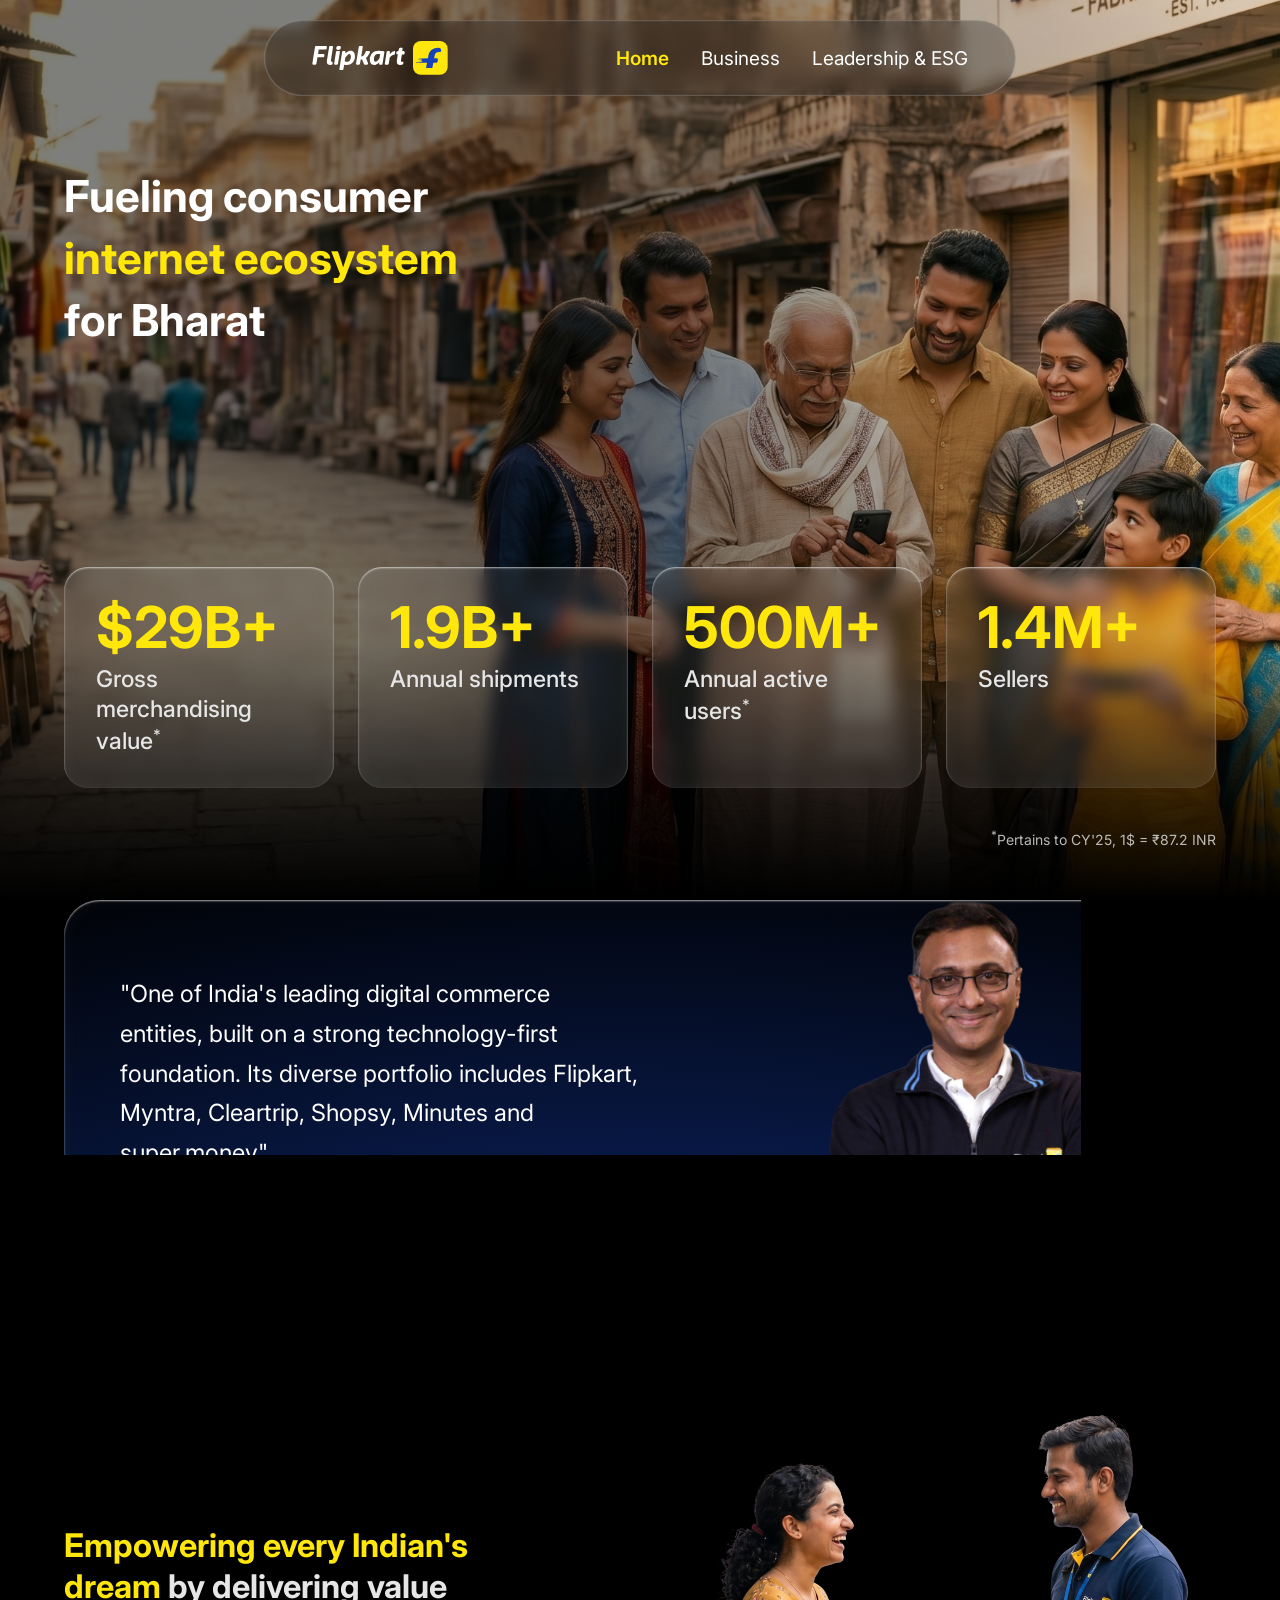
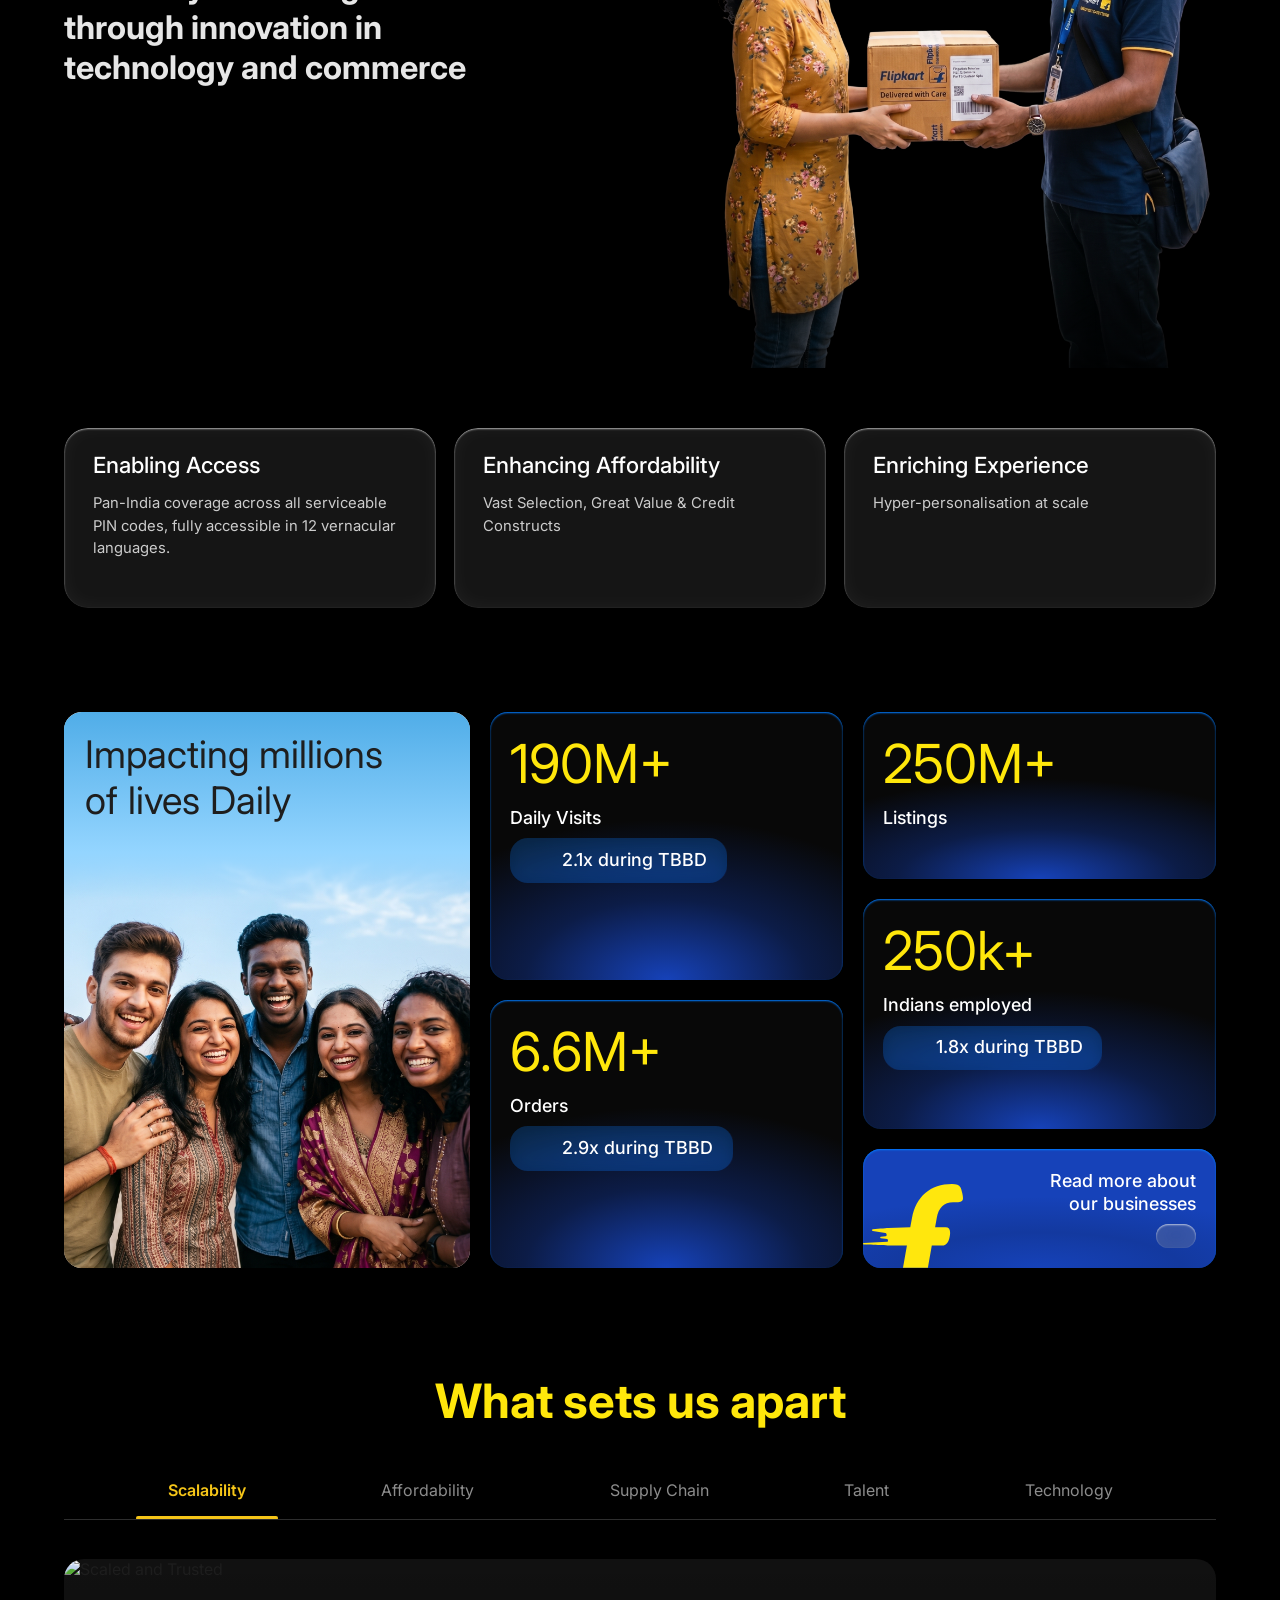
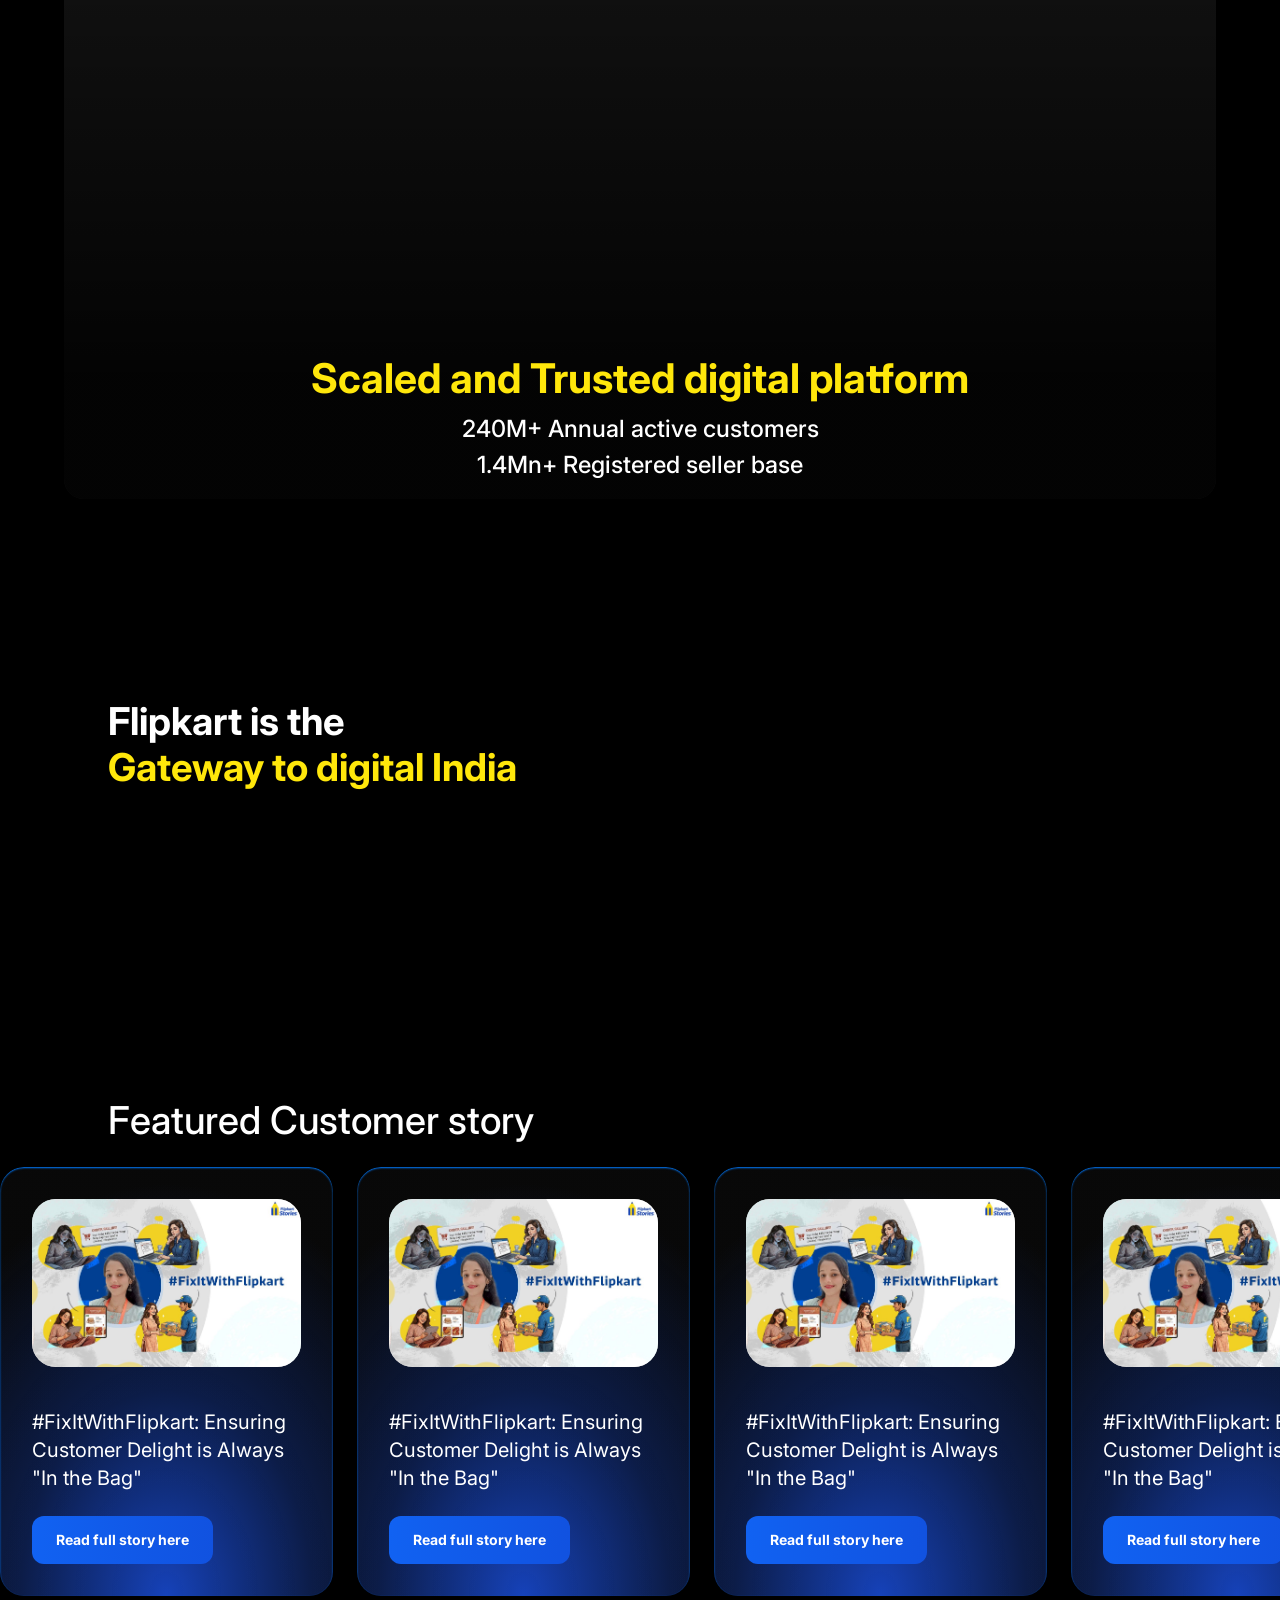
==== commit 66c8af39: "Update stats footnote format with rupee symbol and equals sign Changed: "1$ @87.2 INR" → "1$ = ₹87.2" ====
--- a/index.html
+++ b/index.html
@@ -76,7 +76,7 @@
                 <div class="stat-num">1.4M+</div>
                 <div class="stat-lbl">Sellers</div>
             </div>
-            <div class="stats-footnote"><sup>*</sup>Pertains to CY'25, 1$ @87.2 INR</div>
+            <div class="stats-footnote"><sup>*</sup>Pertains to CY'25, 1$ = ₹87.2 INR</div>
         </div>
     </div>
 </section>
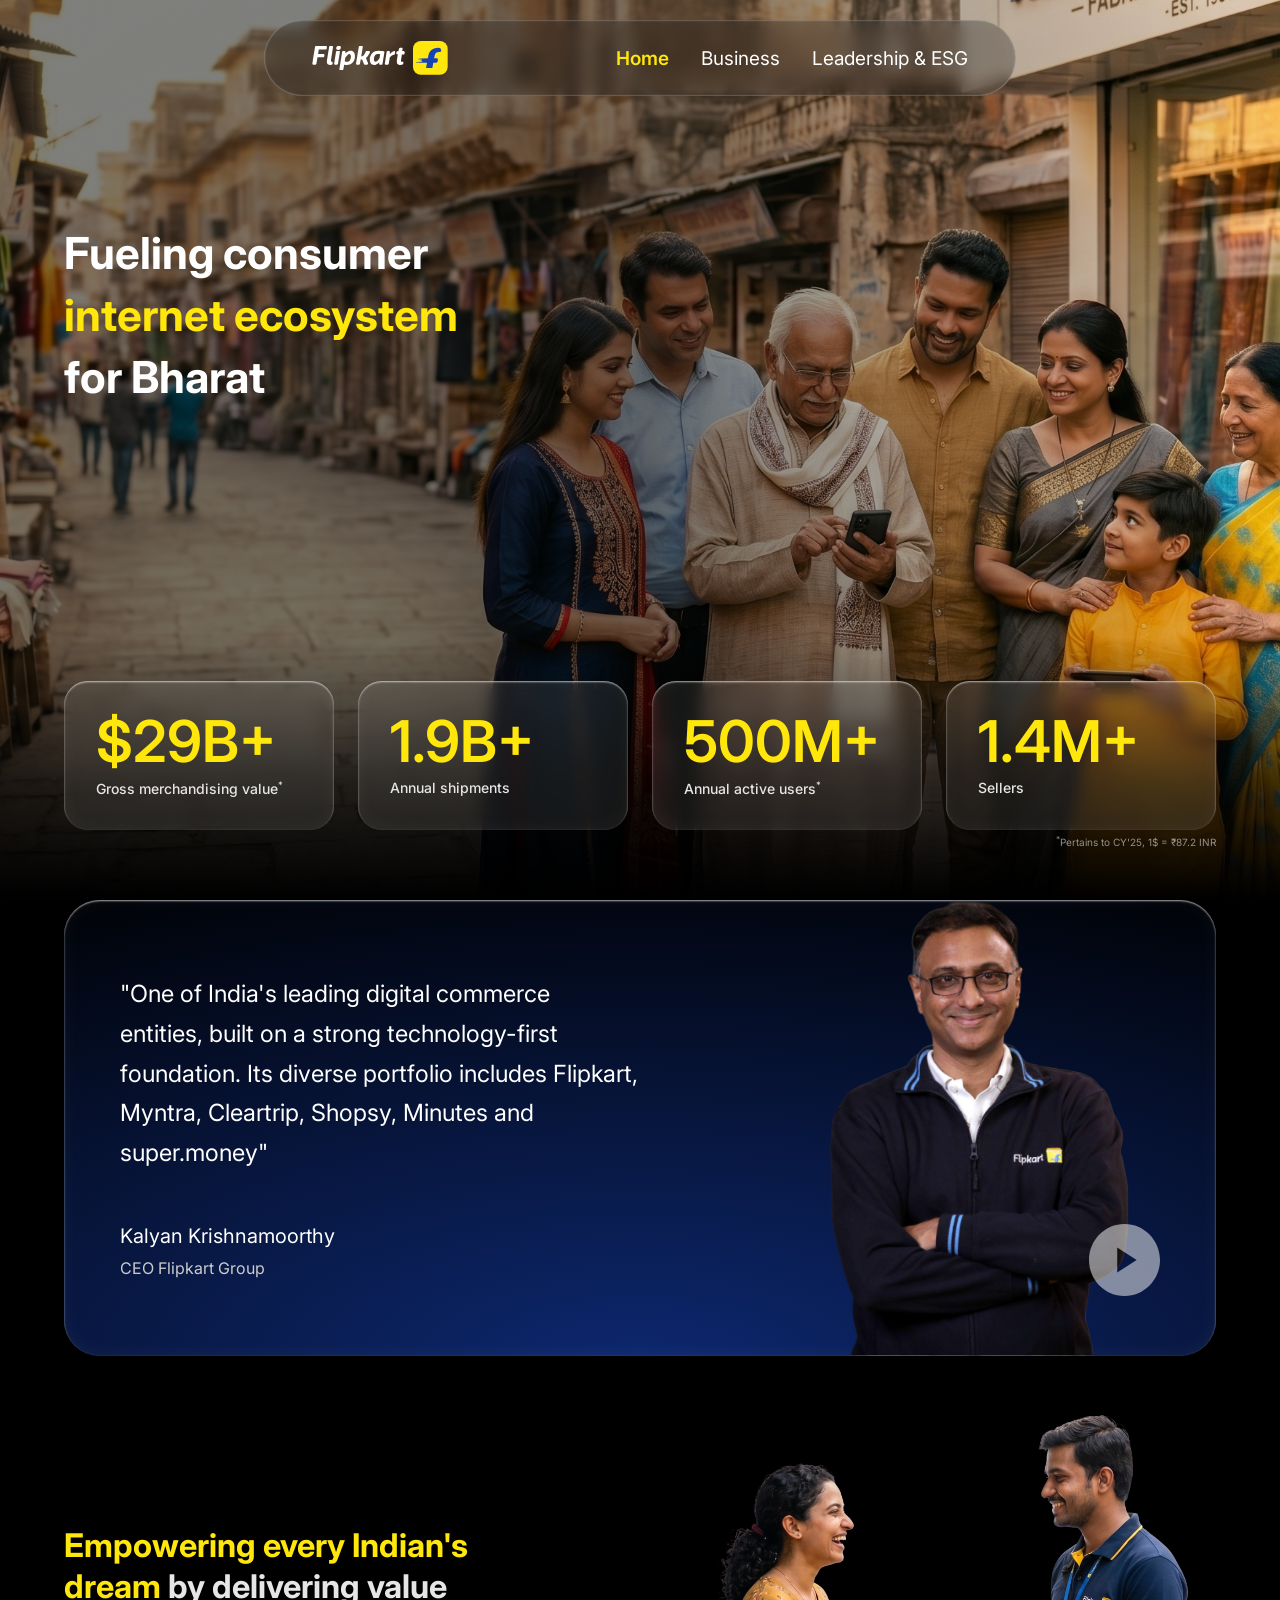
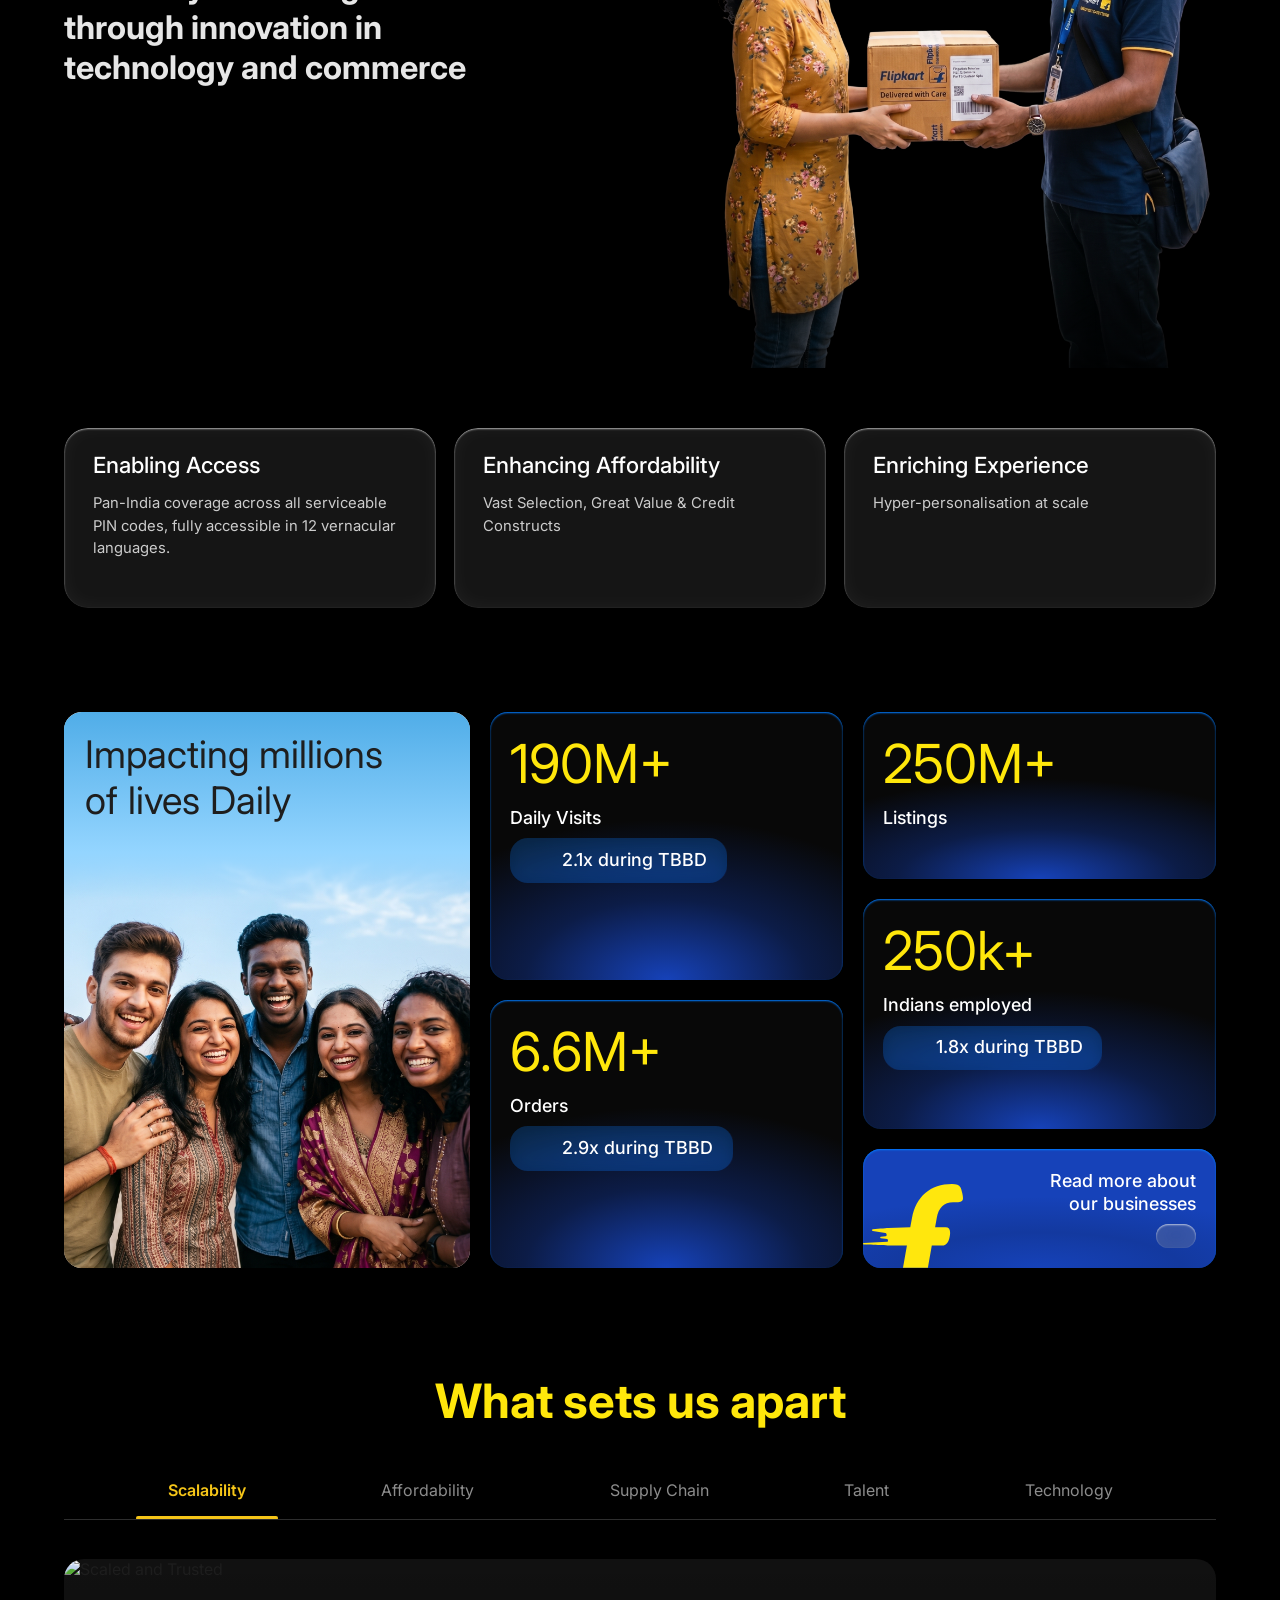
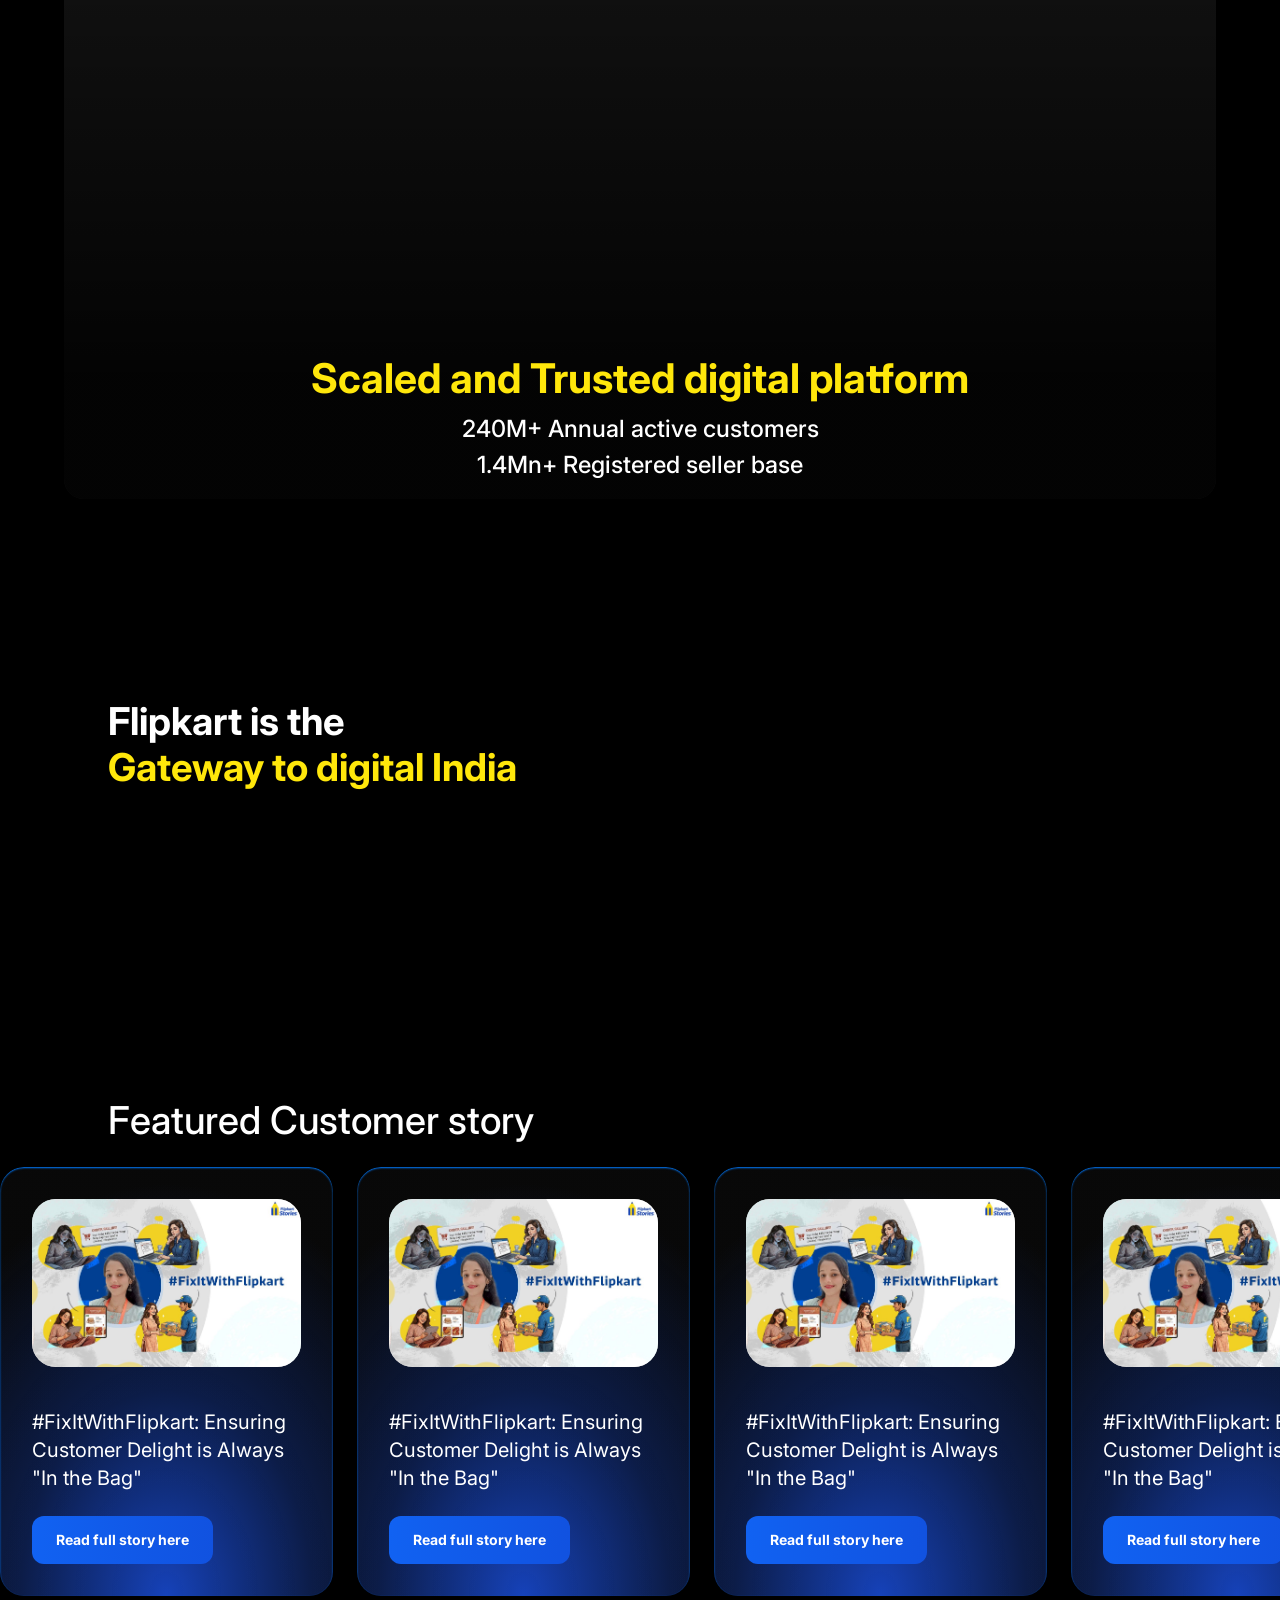
==== commit 6237658d: "Add Google Analytics 4 tracking to all pages Co-Authored-By: Claude Sonnet 4.6 <noreply@anthropic.co" ====
--- a/index.html
+++ b/index.html
@@ -14,6 +14,13 @@
     <link rel="stylesheet" href="styles/components/buttons.css">
     <link rel="stylesheet" href="styles/components/stats.css">
     <link rel="stylesheet" href="styles/pages/home.css">
+    <script async src="https://www.googletagmanager.com/gtag/js?id=G-PLDKK27VD3"></script>
+    <script>
+        window.dataLayer = window.dataLayer || [];
+        function gtag(){dataLayer.push(arguments);}
+        gtag('js', new Date());
+        gtag('config', 'G-PLDKK27VD3');
+    </script>
 </head>
 <body>
 
--- a/styles/components/stats.css
+++ b/styles/components/stats.css
@@ -6,7 +6,8 @@
   z-index: 1;
   display: grid;
   grid-template-columns: repeat(4, 1fr);
-  gap: clamp(16px, 3.13vw, 24px);
+  column-gap: clamp(16px, 3.13vw, 24px);
+  row-gap: 4px;
   padding: clamp(16px, 5.08vw, 52px) 5%;
   max-width: 1920px;
   margin: 0 auto;
@@ -17,7 +18,8 @@
   .stats-bar {
     grid-template-columns: repeat(2, 1fr);
     padding: clamp(16px, 5.08vw, 52px) 3%;
-    gap: clamp(16px, 3.13vw, 24px);
+    column-gap: clamp(16px, 3.13vw, 24px);
+    row-gap: 4px;
   }
 }
 
@@ -50,14 +52,14 @@
 }
 
 .stat-num {
-  font-size: clamp(28px, 4.5vw, 80px);
-  font-weight: 700;
+  font-size: clamp(28px, 4.5vw, 60px);
+  font-weight: 600;
   color: var(--color-accent);
   line-height: 1;
 }
 
 .stat-lbl {
-  font-size: clamp(14px, 1.8vw, 28px);
+  font-size: clamp(14px, 1vw, 28px);
   font-weight: 500;
   color: var(--color-text-light);
   margin-top: 0;
@@ -71,8 +73,8 @@
 .stats-footnote {
   grid-column: 1 / -1;
   text-align: right;
-  font-size: clamp(12px, 1.5vw, 14px);
+  font-size: clamp(8px, 1.5vw, 10px);
   color: var(--color-text-light);
-  margin-top: clamp(8px, 1.5vw, 16px);
-  opacity: 0.8;
+ 
+  opacity: 0.6;
 }
--- a/styles/pages/home.css
+++ b/styles/pages/home.css
@@ -70,7 +70,7 @@
   display: flex;
   flex-direction: column;
   gap: 8px;
-  font-size: clamp(44px, 3.01vw, 80px);
+  font-size: clamp(44px, 3.01vw, 60px);
 }
 
 /* ── tablet breakpoint ── */
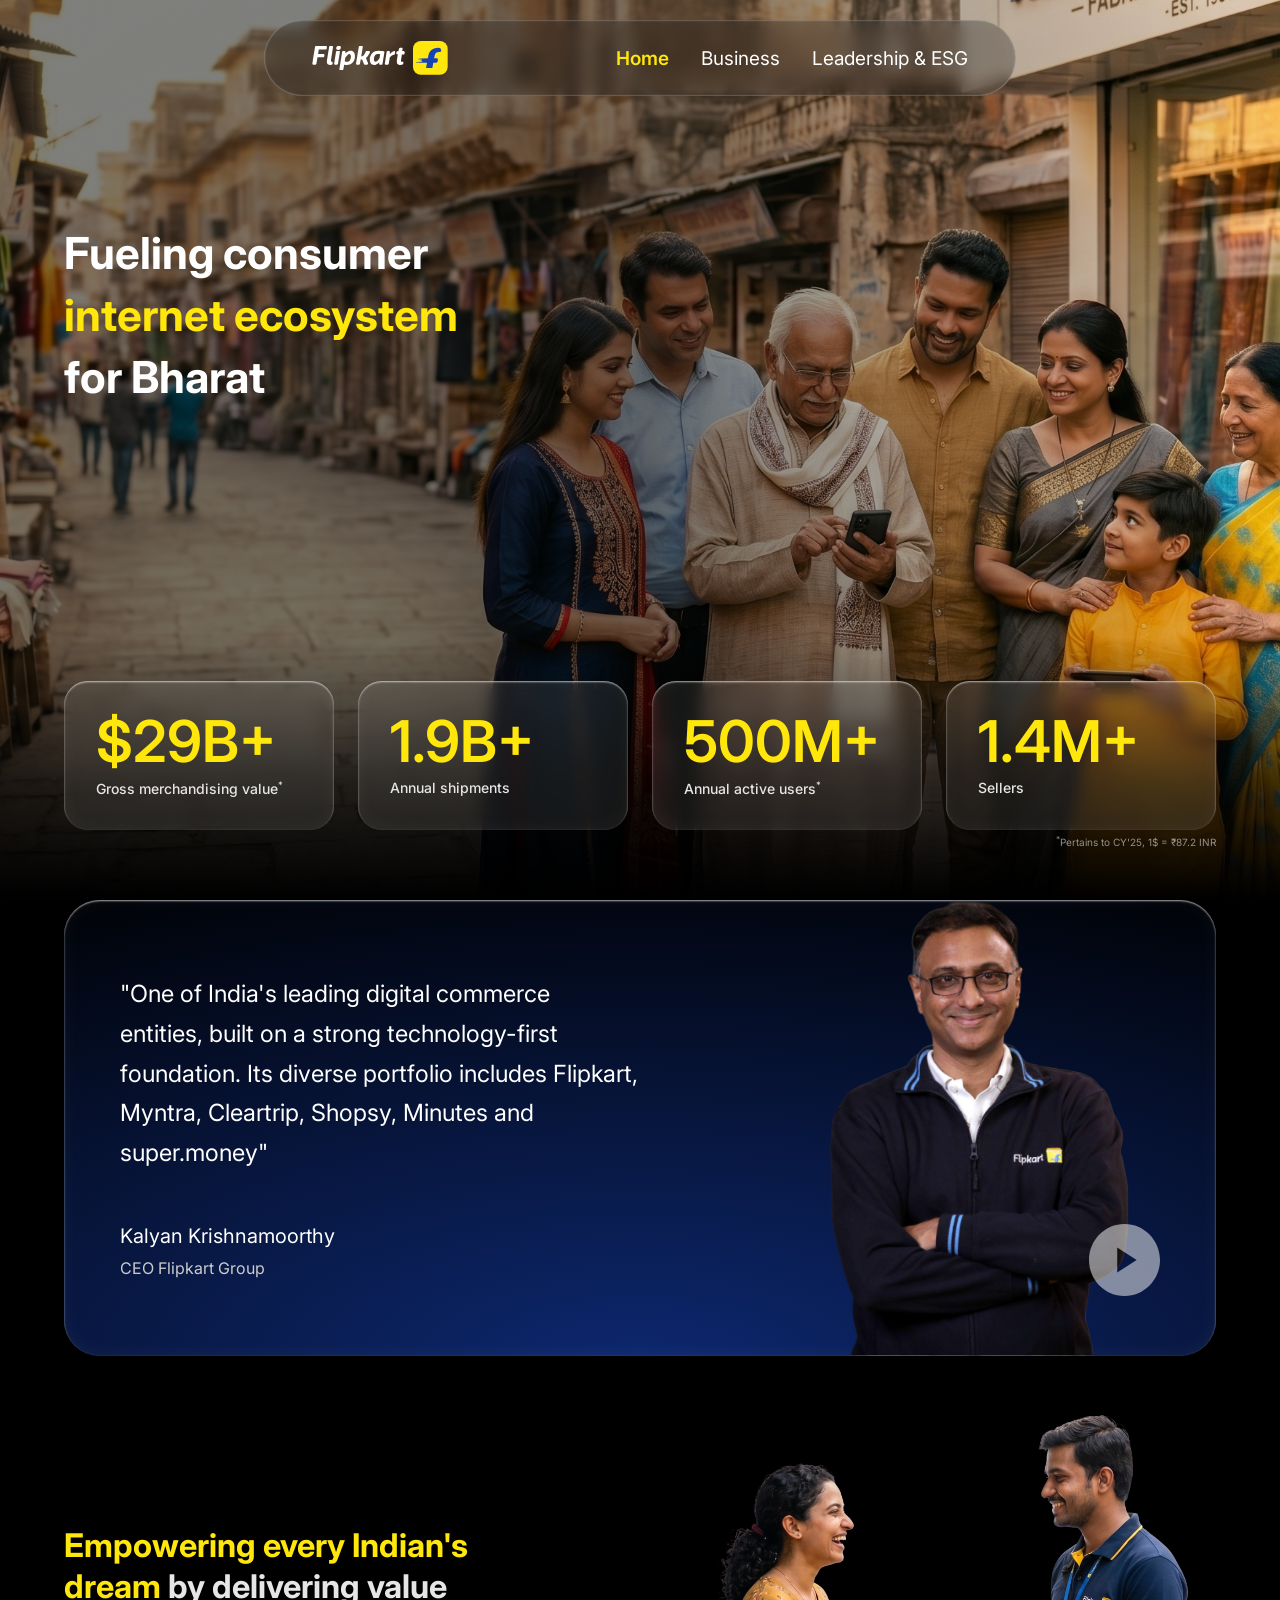
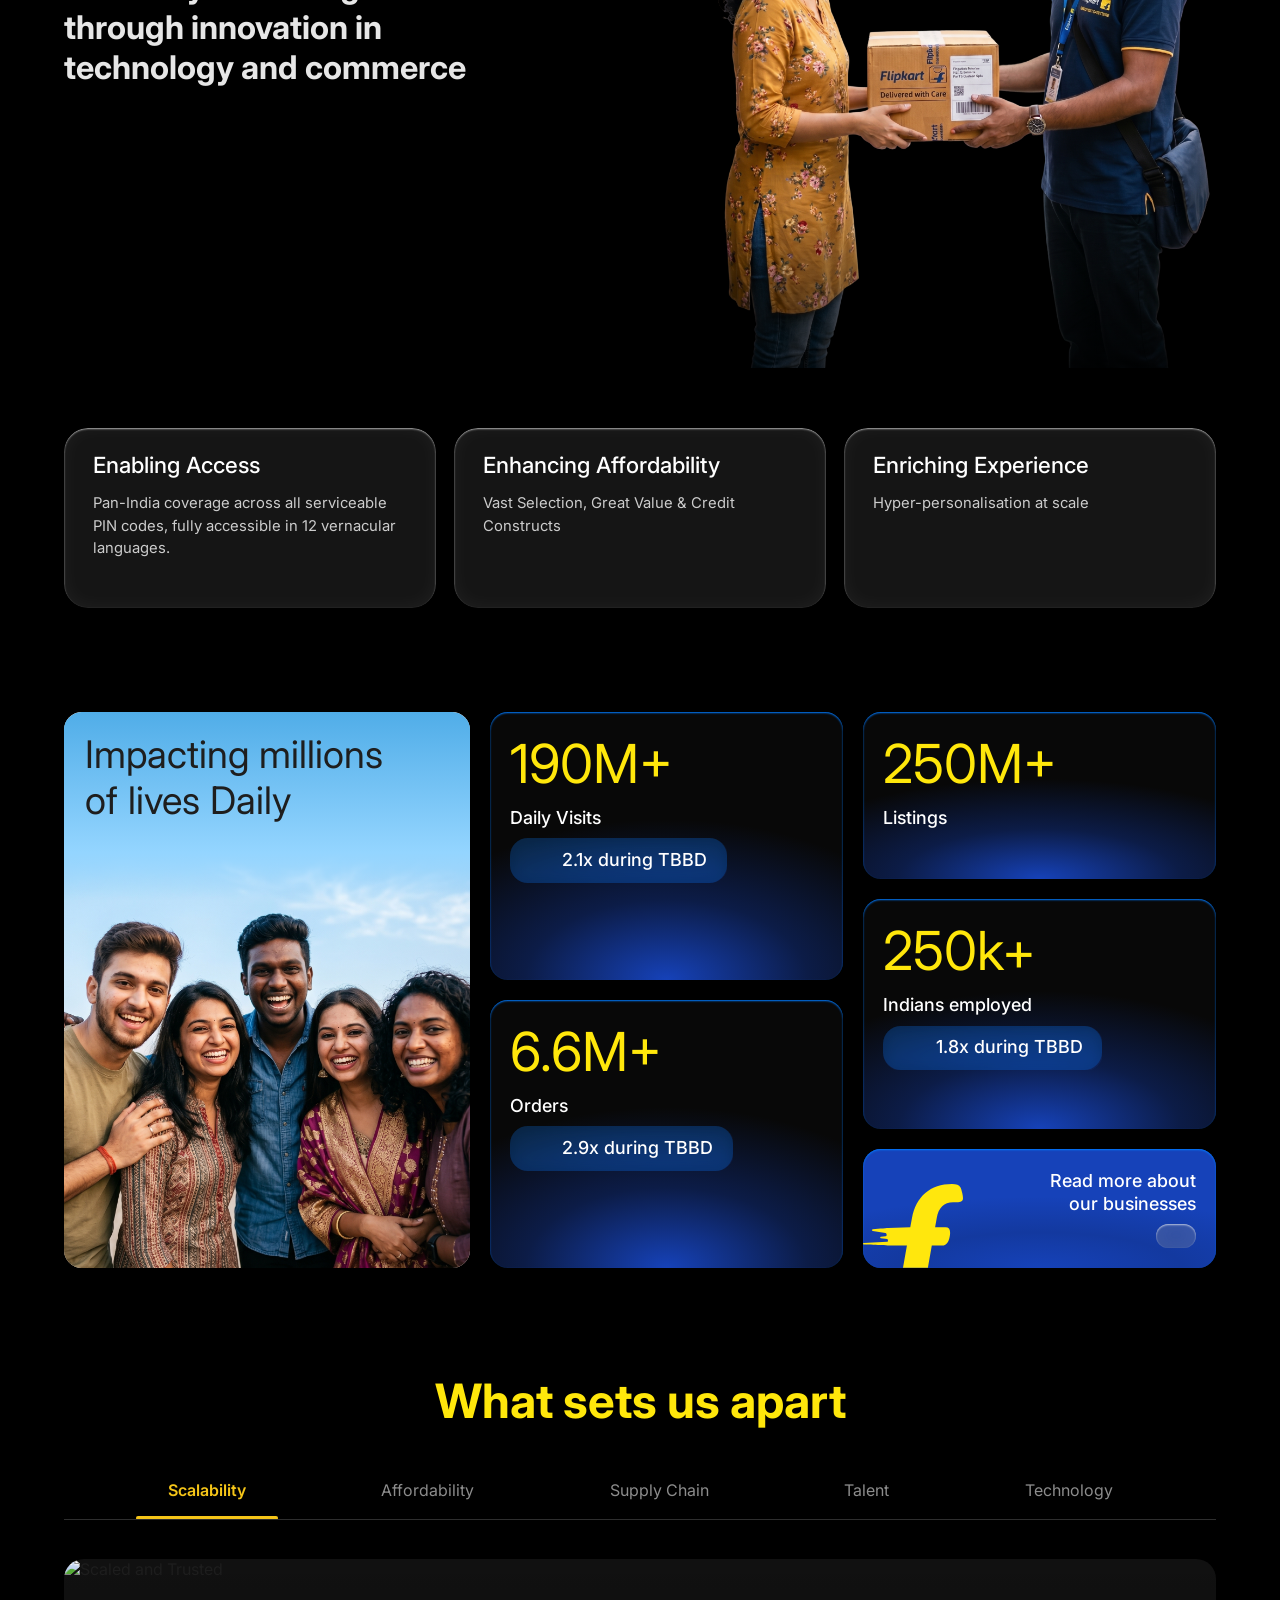
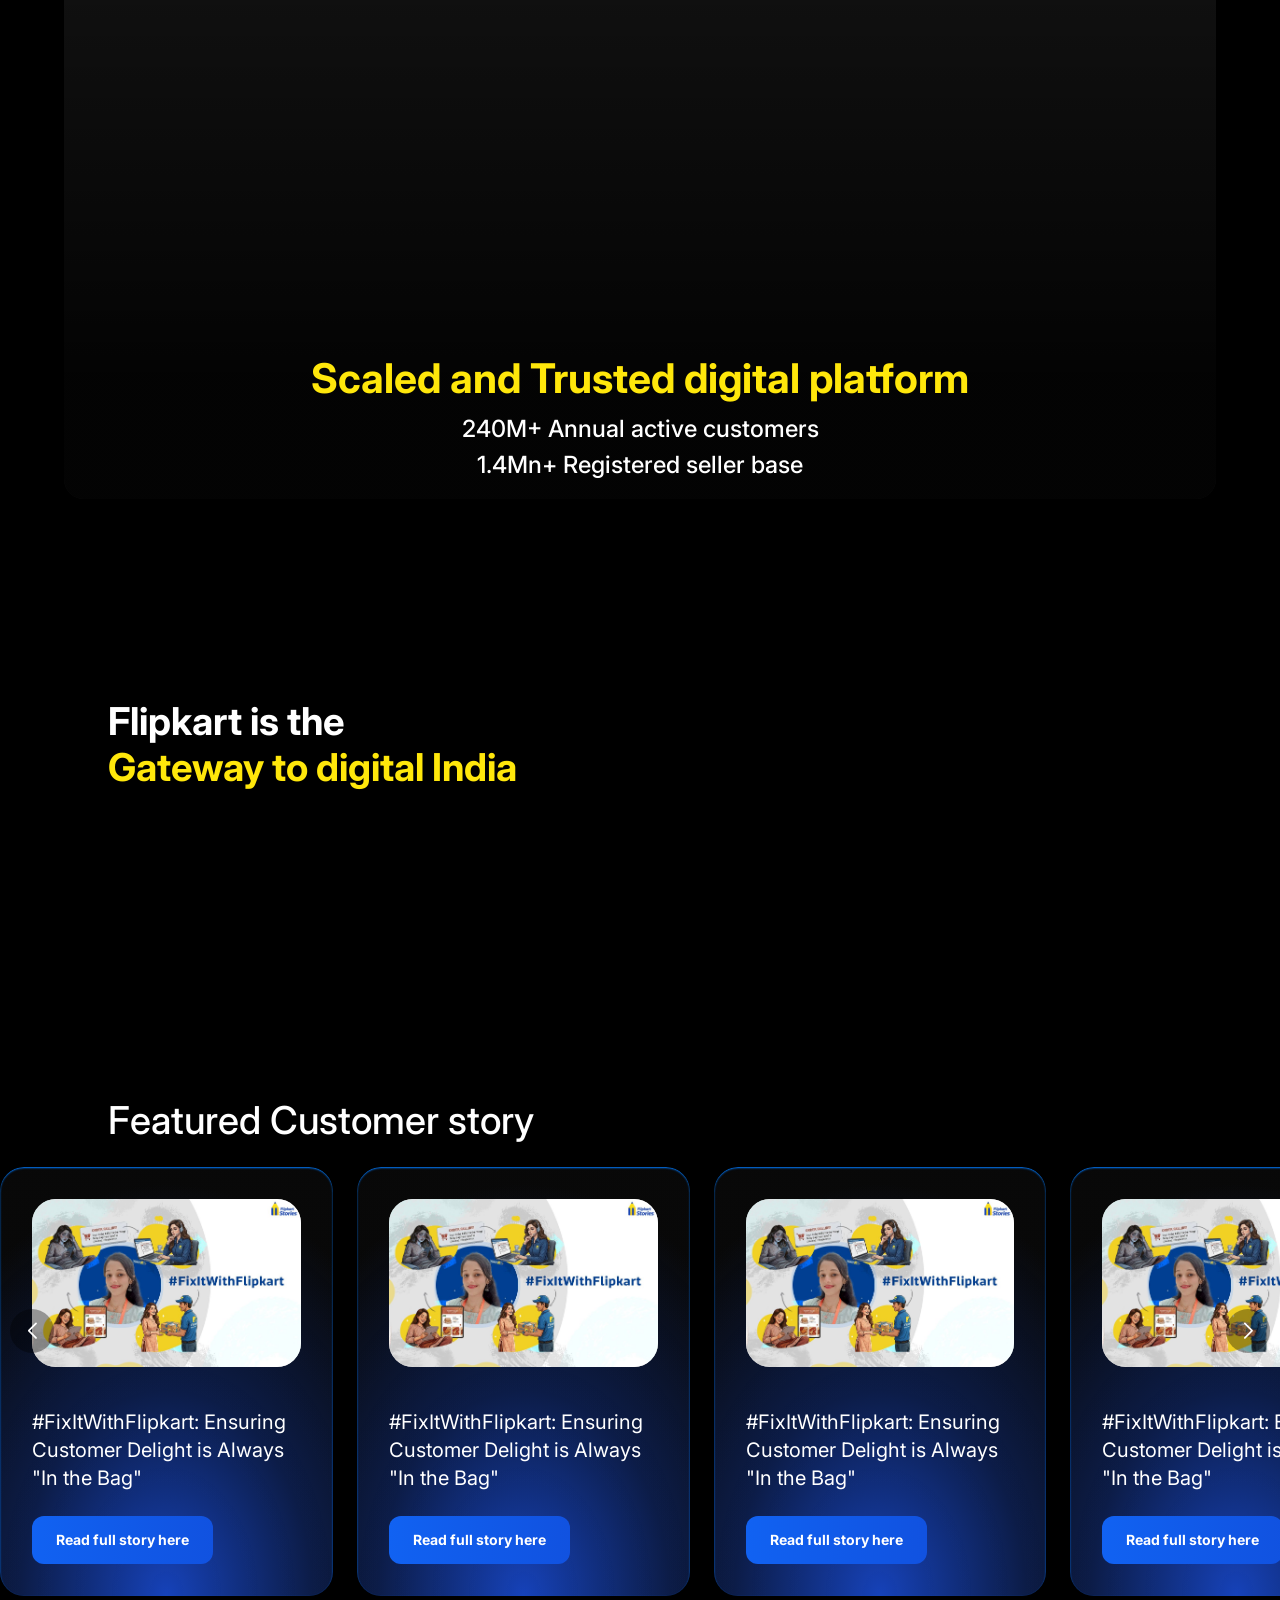
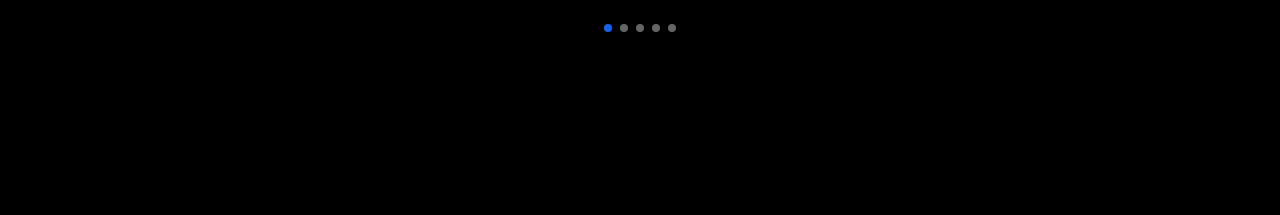
==== commit de7a53ee: "Integrate Swiper.js for featured story carousel on home and business pages - Replace CSS scroll-snap" ====
--- a/index.html
+++ b/index.html
@@ -14,6 +14,7 @@
     <link rel="stylesheet" href="styles/components/buttons.css">
     <link rel="stylesheet" href="styles/components/stats.css">
     <link rel="stylesheet" href="styles/pages/home.css">
+    <link rel="stylesheet" href="https://cdn.jsdelivr.net/npm/swiper@11/swiper-bundle.min.css">
     <script async src="https://www.googletagmanager.com/gtag/js?id=G-PLDKK27VD3"></script>
     <script>
         window.dataLayer = window.dataLayer || [];
@@ -307,52 +308,67 @@
 <!-- FEATURED STORY -->
 <section class="story" id="featured">
     <h2>Featured Customer story</h2>
-    <div class="story-scroll-track">
-        <div class="story-card">
-            <div class="story-card-img">
-                <img src="images/story-image.jpg" alt="Customer Story">
-            </div>
-            <div class="story-card-body">
-                <p class="story-card-title">#FixItWithFlipkart: Ensuring Customer Delight is Always "In the Bag"</p>
-                <a href="https://stories.flipkart.com/fix-it-with-flipkart-ensuring-customer-delight-is-always-in-the-bag" target="_blank" class="btn-story">Read full story here</a>
-            </div>
-        </div>
-        <div class="story-card">
-            <div class="story-card-img">
-                <img src="images/story-image.jpg" alt="Customer Story">
-            </div>
-            <div class="story-card-body">
-                <p class="story-card-title">#FixItWithFlipkart: Ensuring Customer Delight is Always "In the Bag"</p>
-                <a href="https://stories.flipkart.com/fix-it-with-flipkart-ensuring-customer-delight-is-always-in-the-bag" target="_blank" class="btn-story">Read full story here</a>
-            </div>
-        </div>
-        <div class="story-card">
-            <div class="story-card-img">
-                <img src="images/story-image.jpg" alt="Customer Story">
-            </div>
-            <div class="story-card-body">
-                <p class="story-card-title">#FixItWithFlipkart: Ensuring Customer Delight is Always "In the Bag"</p>
-                <a href="https://stories.flipkart.com/fix-it-with-flipkart-ensuring-customer-delight-is-always-in-the-bag" target="_blank" class="btn-story">Read full story here</a>
-            </div>
-        </div>
-        <div class="story-card">
-            <div class="story-card-img">
-                <img src="images/story-image.jpg" alt="Customer Story">
-            </div>
-            <div class="story-card-body">
-                <p class="story-card-title">#FixItWithFlipkart: Ensuring Customer Delight is Always "In the Bag"</p>
-                <a href="https://stories.flipkart.com/fix-it-with-flipkart-ensuring-customer-delight-is-always-in-the-bag" target="_blank" class="btn-story">Read full story here</a>
-            </div>
-        </div>
-        <div class="story-card">
-            <div class="story-card-img">
-                <img src="images/story-image.jpg" alt="Customer Story">
-            </div>
-            <div class="story-card-body">
-                <p class="story-card-title">#FixItWithFlipkart: Ensuring Customer Delight is Always "In the Bag"</p>
-                <a href="https://stories.flipkart.com/fix-it-with-flipkart-ensuring-customer-delight-is-always-in-the-bag" target="_blank" class="btn-story">Read full story here</a>
-            </div>
-        </div>
+    <div class="swiper story-swiper">
+        <div class="swiper-wrapper">
+            <div class="swiper-slide">
+                <div class="story-card">
+                    <div class="story-card-img">
+                        <img src="images/story-image.jpg" alt="Customer Story">
+                    </div>
+                    <div class="story-card-body">
+                        <p class="story-card-title">#FixItWithFlipkart: Ensuring Customer Delight is Always "In the Bag"</p>
+                        <a href="https://stories.flipkart.com/fix-it-with-flipkart-ensuring-customer-delight-is-always-in-the-bag" target="_blank" class="btn-story">Read full story here</a>
+                    </div>
+                </div>
+            </div>
+            <div class="swiper-slide">
+                <div class="story-card">
+                    <div class="story-card-img">
+                        <img src="images/story-image.jpg" alt="Customer Story">
+                    </div>
+                    <div class="story-card-body">
+                        <p class="story-card-title">#FixItWithFlipkart: Ensuring Customer Delight is Always "In the Bag"</p>
+                        <a href="https://stories.flipkart.com/fix-it-with-flipkart-ensuring-customer-delight-is-always-in-the-bag" target="_blank" class="btn-story">Read full story here</a>
+                    </div>
+                </div>
+            </div>
+            <div class="swiper-slide">
+                <div class="story-card">
+                    <div class="story-card-img">
+                        <img src="images/story-image.jpg" alt="Customer Story">
+                    </div>
+                    <div class="story-card-body">
+                        <p class="story-card-title">#FixItWithFlipkart: Ensuring Customer Delight is Always "In the Bag"</p>
+                        <a href="https://stories.flipkart.com/fix-it-with-flipkart-ensuring-customer-delight-is-always-in-the-bag" target="_blank" class="btn-story">Read full story here</a>
+                    </div>
+                </div>
+            </div>
+            <div class="swiper-slide">
+                <div class="story-card">
+                    <div class="story-card-img">
+                        <img src="images/story-image.jpg" alt="Customer Story">
+                    </div>
+                    <div class="story-card-body">
+                        <p class="story-card-title">#FixItWithFlipkart: Ensuring Customer Delight is Always "In the Bag"</p>
+                        <a href="https://stories.flipkart.com/fix-it-with-flipkart-ensuring-customer-delight-is-always-in-the-bag" target="_blank" class="btn-story">Read full story here</a>
+                    </div>
+                </div>
+            </div>
+            <div class="swiper-slide">
+                <div class="story-card">
+                    <div class="story-card-img">
+                        <img src="images/story-image.jpg" alt="Customer Story">
+                    </div>
+                    <div class="story-card-body">
+                        <p class="story-card-title">#FixItWithFlipkart: Ensuring Customer Delight is Always "In the Bag"</p>
+                        <a href="https://stories.flipkart.com/fix-it-with-flipkart-ensuring-customer-delight-is-always-in-the-bag" target="_blank" class="btn-story">Read full story here</a>
+                    </div>
+                </div>
+            </div>
+        </div>
+        <div class="swiper-pagination"></div>
+        <div class="swiper-button-prev"></div>
+        <div class="swiper-button-next"></div>
     </div>
 </section>
 
@@ -362,7 +378,37 @@
 <script src="https://unpkg.com/@phosphor-icons/web"></script>
 <script src="https://cdnjs.cloudflare.com/ajax/libs/gsap/3.12.5/gsap.min.js"></script>
 <script src="https://cdnjs.cloudflare.com/ajax/libs/gsap/3.12.5/ScrollTrigger.min.js"></script>
+<script src="https://cdn.jsdelivr.net/npm/swiper@11/swiper-bundle.min.js"></script>
 <script src="scripts/nav.js"></script>
 <script src="scripts/script.js"></script>
+<script>
+    new Swiper('.story-swiper', {
+        loop: true,
+        autoplay: {
+            delay: 3500,
+            disableOnInteraction: false,
+            pauseOnMouseEnter: true,
+        },
+        navigation: {
+            nextEl: '.swiper-button-next',
+            prevEl: '.swiper-button-prev',
+        },
+        pagination: {
+            el: '.swiper-pagination',
+            clickable: true,
+        },
+        spaceBetween: 24,
+        breakpoints: {
+            0: {
+                slidesPerView: 1.2,
+                spaceBetween: 16,
+            },
+            768: {
+                slidesPerView: 'auto',
+                spaceBetween: 24,
+            },
+        },
+    });
+</script>
 </body>
 </html>
--- a/styles/pages/home.css
+++ b/styles/pages/home.css
@@ -967,6 +967,7 @@
 .story {
   background: var(--color-bg);
   padding: 0 0 clamp(40px, 4.6vw, 80px);
+  overflow: hidden;
 }
 .story > h2 {
   font-size: clamp(28px, 3vw, 52px);
@@ -977,22 +978,46 @@
   padding-left: calc(var(--col) + var(--gutter));
 }
 
-/* Scrollable track */
-.story-scroll-track {
-  display: flex;
-  gap: 24px;
-  overflow-x: auto;
-  scroll-snap-type: x mandatory;
-  -webkit-overflow-scrolling: touch;
-  padding: 0 calc(var(--col) + var(--gutter)) 16px;
-  scrollbar-width: none;
-}
-.story-scroll-track::-webkit-scrollbar { display: none; }
+/* Swiper container */
+.story-swiper {
+  overflow: visible;
+  padding: 0 calc(var(--col) + var(--gutter)) 80px;
+}
+.story-swiper .swiper-slide {
+  width: clamp(280px, 26vw, 461px);
+}
+
+/* Pagination dots — below carousel */
+.story-swiper .swiper-pagination {
+  position: static;
+  margin-top: 20px;
+}
+.story-swiper .swiper-pagination-bullet {
+  background: rgba(255, 255, 255, 0.4);
+  opacity: 1;
+}
+.story-swiper .swiper-pagination-bullet-active {
+  background: #1162f2;
+}
+
+/* Nav arrows */
+.story-swiper .swiper-button-prev,
+.story-swiper .swiper-button-next {
+  color: #fff;
+  background: rgba(0, 0, 0, 0.35);
+  border-radius: 50%;
+  width: 44px;
+  height: 44px;
+  top: 35%;
+}
+.story-swiper .swiper-button-prev::after,
+.story-swiper .swiper-button-next::after {
+  font-size: 16px;
+  font-weight: 700;
+}
 
 /* Individual card */
 .story-card {
-  flex: 0 0 clamp(280px, 26vw, 461px);
-  scroll-snap-align: start;
   display: flex;
   flex-direction: column;
   gap: 41px;
